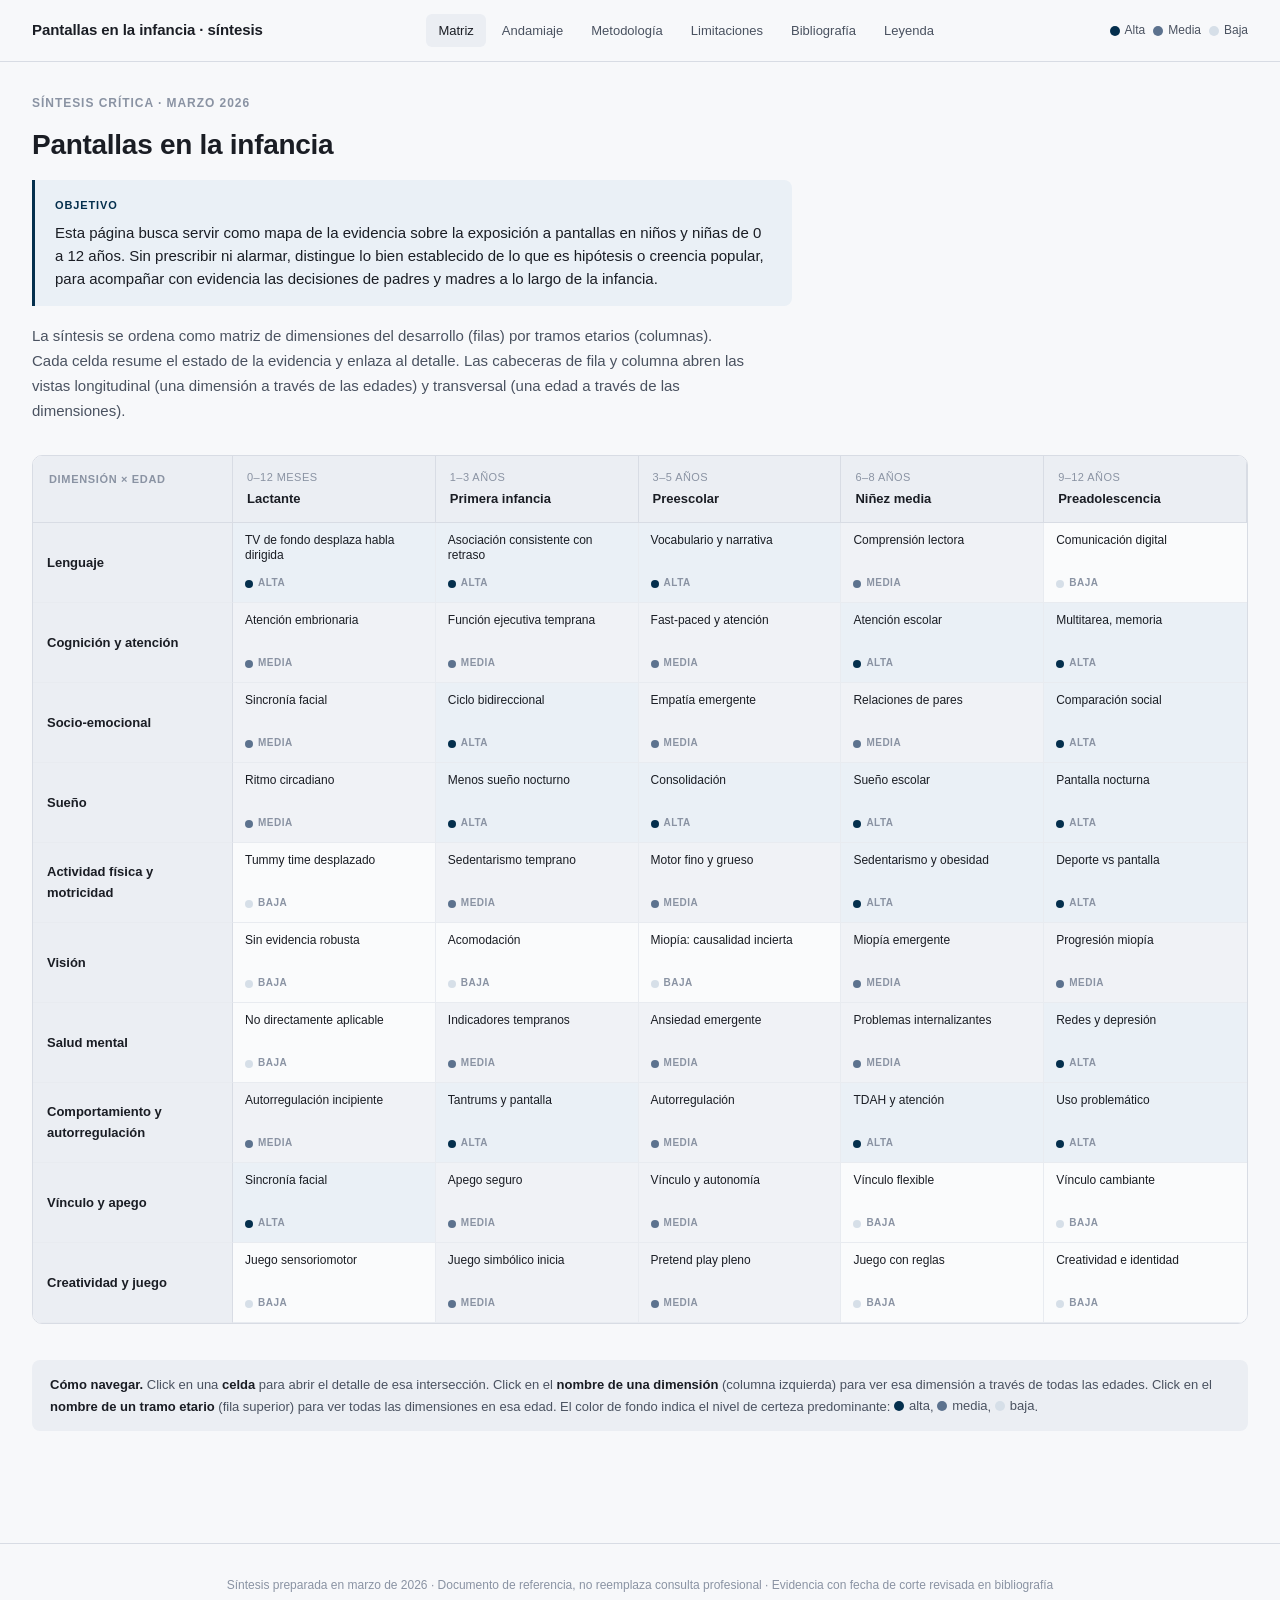
==== 10_fuentes/template.html @ 269e01d9 "Refactor Fase 1: build trivial funcionando (template = index.html)" ====
<!DOCTYPE html>
<html lang="es">
<head>
<meta charset="UTF-8">
<meta name="viewport" content="width=device-width, initial-scale=1.0">
<title>Pantallas en la infancia — Síntesis de la evidencia</title>
<style>
:root {
  --bg: #f7f8fa;
  --bg-soft: #ebeef3;
  --bg-card: #ffffff;
  --bg-cell: #ffffff;
  --text: #1a1d24;
  --text-soft: #4a5260;
  --text-mute: #8a93a3;
  --border: #d8dce4;
  --border-soft: #e8ebf0;
  --c-high: #042f4d;
  --c-medium: #5c728e;
  --c-low: #d6dfe8;
  --c-high-bg: #eaf0f6;
  --c-medium-bg: #f0f2f6;
  --c-low-bg: #fafbfc;
  --featured: #042f4d;
  --accent: #042f4d;
  --warm: #b07a4a;
  --warm-soft: #f3e8d8;
}

* { box-sizing: border-box; }

html { scroll-behavior: smooth; }

body {
  margin: 0;
  background: var(--bg);
  color: var(--text);
  font-family: -apple-system, BlinkMacSystemFont, "Segoe UI", Roboto, "Helvetica Neue", Arial, sans-serif;
  font-size: 15px;
  line-height: 1.65;
  -webkit-font-smoothing: antialiased;
}

a {
  color: var(--accent);
  text-decoration: none;
  border-bottom: 1px solid transparent;
  transition: border-color 0.15s;
}

a:hover { border-bottom-color: var(--accent); }

/* Header */
header.site-header {
  position: sticky;
  top: 0;
  z-index: 50;
  background: rgba(247,248,250,0.96);
  backdrop-filter: blur(8px);
  border-bottom: 1px solid var(--border);
  padding: 14px 32px;
  display: flex;
  align-items: center;
  justify-content: space-between;
  gap: 24px;
  flex-wrap: wrap;
}

header.site-header .brand {
  font-weight: 600;
  font-size: 15px;
  color: var(--text);
  letter-spacing: -0.005em;
}

header.site-header nav {
  display: flex;
  gap: 4px;
  align-items: center;
  flex-wrap: wrap;
}

header.site-header nav a {
  padding: 6px 12px;
  border-radius: 6px;
  font-size: 13px;
  color: var(--text-soft);
  border: none;
  font-weight: 500;
  cursor: pointer;
}

header.site-header nav a:hover,
header.site-header nav a.active {
  background: var(--bg-soft);
  color: var(--text);
}

/* Legend pill */
.legend-pills {
  display: flex;
  gap: 8px;
  align-items: center;
  font-size: 12px;
}

.legend-pill {
  display: inline-flex;
  align-items: center;
  gap: 5px;
  color: var(--text-soft);
}

.legend-dot {
  width: 10px;
  height: 10px;
  border-radius: 50%;
  display: inline-block;
  flex-shrink: 0;
}

.legend-dot.high { background: var(--c-high); }
.legend-dot.medium { background: var(--c-medium); }
.legend-dot.low { background: var(--c-low); }

/* Main container */
main {
  max-width: 1400px;
  margin: 0 auto;
  padding: 32px;
}

.page {
  display: none;
  animation: fadeIn 0.2s ease;
}

.page.active { display: block; }

@keyframes fadeIn {
  from { opacity: 0; transform: translateY(4px); }
  to { opacity: 1; transform: translateY(0); }
}

/* Page header */
.page-eyebrow {
  font-size: 12px;
  font-weight: 600;
  text-transform: uppercase;
  letter-spacing: 0.08em;
  color: var(--text-mute);
  margin: 0 0 8px;
}

h1 {
  font-size: 28px;
  font-weight: 600;
  letter-spacing: -0.01em;
  margin: 0 0 12px;
  color: var(--text);
}

h2 {
  font-size: 21px;
  font-weight: 600;
  margin: 40px 0 16px;
  color: var(--text);
}

h3 {
  font-size: 16px;
  font-weight: 600;
  margin: 24px 0 10px;
  color: var(--text);
}

p { margin: 0 0 14px; }

.page-intro {
  color: var(--text-soft);
  font-size: 15px;
  max-width: 720px;
  margin-bottom: 32px;
}

/* Objetivo block (página matriz) */
.page-objective {
  background: var(--c-high-bg);
  border-left: 3px solid var(--c-high);
  padding: 16px 20px;
  border-radius: 0 8px 8px 0;
  margin: 0 0 18px;
  max-width: 760px;
}

.page-objective-label {
  font-size: 11px;
  text-transform: uppercase;
  letter-spacing: 0.08em;
  color: var(--c-high);
  font-weight: 600;
  margin: 0 0 6px;
}

.page-objective-text {
  margin: 0;
  color: var(--text);
  font-size: 15px;
  line-height: 1.55;
}

/* === MATRIX === */
.matrix-wrap {
  overflow-x: auto;
  margin: 24px 0;
  padding-bottom: 12px;
}

.matrix {
  display: grid;
  grid-template-columns: 200px repeat(5, minmax(160px, 1fr));
  border: 1px solid var(--border);
  border-radius: 10px;
  overflow: hidden;
  background: var(--bg-card);
  min-width: 1100px;
}

.matrix-corner {
  background: var(--bg-soft);
  border-right: 1px solid var(--border);
  border-bottom: 1px solid var(--border);
  padding: 14px 16px;
  font-size: 11px;
  font-weight: 600;
  text-transform: uppercase;
  letter-spacing: 0.06em;
  color: var(--text-mute);
}

.matrix-header {
  background: var(--bg-soft);
  border-right: 1px solid var(--border);
  border-bottom: 1px solid var(--border);
  padding: 12px 14px;
  font-size: 13px;
  font-weight: 600;
  color: var(--text);
  display: flex;
  flex-direction: column;
  gap: 2px;
  cursor: pointer;
  transition: background 0.15s;
}

.matrix-header:hover { background: #e2e6ed; }

.matrix-header:last-child { border-right: none; }

.matrix-header .age-range {
  font-size: 11px;
  color: var(--text-mute);
  font-weight: 500;
  text-transform: uppercase;
  letter-spacing: 0.04em;
}

.matrix-row-label {
  background: var(--bg-soft);
  border-right: 1px solid var(--border);
  border-bottom: 1px solid var(--border-soft);
  padding: 12px 14px;
  font-size: 13px;
  font-weight: 600;
  color: var(--text);
  display: flex;
  align-items: center;
  cursor: pointer;
  transition: background 0.15s;
}

.matrix-row-label:hover { background: #e2e6ed; }

.matrix-row-label:last-of-type { border-bottom: none; }

.matrix-cell {
  border-right: 1px solid var(--border-soft);
  border-bottom: 1px solid var(--border-soft);
  padding: 10px 12px;
  cursor: pointer;
  transition: all 0.15s;
  display: flex;
  flex-direction: column;
  justify-content: space-between;
  gap: 6px;
  min-height: 80px;
  background: var(--bg-cell);
  position: relative;
}

.matrix-cell:hover {
  background: var(--bg-soft);
  transform: scale(1.02);
  z-index: 2;
  box-shadow: 0 4px 12px rgba(0,0,0,0.08);
}

.matrix-cell.high { background: var(--c-high-bg); }
.matrix-cell.medium { background: var(--c-medium-bg); }
.matrix-cell.low { background: var(--c-low-bg); }

.matrix-cell:nth-child(6n) { border-right: none; }

.cell-summary {
  font-size: 12px;
  color: var(--text);
  font-weight: 500;
  line-height: 1.3;
}

.cell-indicator {
  display: flex;
  align-items: center;
  gap: 5px;
  font-size: 10px;
  text-transform: uppercase;
  letter-spacing: 0.05em;
  color: var(--text-mute);
  font-weight: 600;
}

.cell-indicator .legend-dot { width: 8px; height: 8px; }

/* Matrix helper text */
.matrix-help {
  margin-top: 16px;
  padding: 14px 18px;
  background: var(--bg-soft);
  border-radius: 8px;
  font-size: 13px;
  color: var(--text-soft);
}

.matrix-help strong { color: var(--text); }

/* === CELL DETAIL === */
.detail-nav {
  display: flex;
  gap: 12px;
  align-items: center;
  margin-bottom: 24px;
  padding-bottom: 16px;
  border-bottom: 1px solid var(--border-soft);
  flex-wrap: wrap;
}

.detail-nav-btn {
  display: inline-flex;
  align-items: center;
  gap: 6px;
  padding: 6px 12px;
  background: var(--bg-card);
  border: 1px solid var(--border);
  border-radius: 6px;
  font-size: 13px;
  color: var(--text-soft);
  cursor: pointer;
  font-weight: 500;
  transition: all 0.15s;
}

.detail-nav-btn:hover {
  background: var(--bg-soft);
  color: var(--text);
}

.detail-nav-btn.primary {
  background: var(--accent);
  color: white;
  border-color: var(--accent);
}

.detail-nav-btn.primary:hover {
  background: #06416b;
  color: white;
}

.detail-meta {
  margin-bottom: 24px;
}

.detail-tags {
  display: flex;
  gap: 8px;
  flex-wrap: wrap;
  margin-bottom: 8px;
}

.tag {
  display: inline-flex;
  align-items: center;
  gap: 5px;
  padding: 3px 10px;
  background: var(--bg-soft);
  border-radius: 99px;
  font-size: 12px;
  color: var(--text-soft);
  font-weight: 500;
}

.tag.certainty-high { background: var(--c-high-bg); color: var(--c-high); }
.tag.certainty-medium { background: var(--c-medium-bg); color: var(--c-medium); }
.tag.certainty-low { background: var(--c-low-bg); color: #6a7892; }

.detail-content {
  max-width: 760px;
}

.detail-content p { color: var(--text); }

.claim {
  display: flex;
  gap: 10px;
  align-items: flex-start;
  margin-bottom: 14px;
}

.claim-dot {
  width: 10px;
  height: 10px;
  border-radius: 50%;
  flex-shrink: 0;
  margin-top: 7px;
}

.claim-dot.high { background: var(--c-high); }
.claim-dot.medium { background: var(--c-medium); }
.claim-dot.low { background: var(--c-low); }

.claim-text { flex: 1; }

/* Inline citations linking to bibliography */
.cite {
  display: inline-block;
  margin-left: 2px;
  padding: 0 5px;
  font-size: 11px;
  font-weight: 500;
  color: var(--c-high);
  background: var(--c-high-bg);
  border-radius: 4px;
  text-decoration: none;
  border-bottom: none;
  vertical-align: 1px;
  transition: background 0.15s;
}

.cite:hover {
  background: var(--c-high);
  color: white;
  border-bottom: none;
}

.def {
  background: var(--warm-soft);
  border-left: 3px solid var(--warm);
  padding: 12px 16px;
  margin: 16px 0;
  border-radius: 0 6px 6px 0;
  font-size: 14px;
}

.def-term { font-weight: 600; }

.chile-note {
  background: var(--c-high-bg);
  border-left: 3px solid var(--c-high);
  padding: 12px 16px;
  margin: 16px 0;
  border-radius: 0 6px 6px 0;
  font-size: 14px;
}

.chile-note strong { color: var(--c-high); }

.study {
  background: var(--bg-card);
  border: 1px solid var(--border);
  border-radius: 8px;
  padding: 14px 18px;
  margin: 16px 0;
  font-size: 14px;
}

.study-title {
  font-weight: 600;
  color: var(--c-high);
  margin-bottom: 4px;
}

.study-meta {
  font-size: 12px;
  color: var(--text-mute);
  margin-bottom: 8px;
}

.study p:last-child { margin-bottom: 0; }

/* Scaffolding links inside cell detail */
.scaffold-box {
  margin-top: 32px;
  padding: 18px 22px;
  background: var(--bg-card);
  border: 1px solid var(--border);
  border-radius: 8px;
}

.scaffold-box h3 {
  margin: 0 0 12px;
  font-size: 13px;
  text-transform: uppercase;
  letter-spacing: 0.06em;
  color: var(--text-mute);
}

.scaffold-list {
  display: flex;
  flex-direction: column;
  gap: 8px;
}

.scaffold-link {
  display: flex;
  align-items: flex-start;
  gap: 10px;
  padding: 8px 10px;
  background: var(--bg);
  border-radius: 6px;
  cursor: pointer;
  transition: background 0.15s;
  font-size: 13px;
  color: var(--text);
  border: none;
  text-align: left;
}

.scaffold-link:hover { background: var(--bg-soft); }

.scaffold-link .legend-dot { margin-top: 5px; }

.scaffold-link-text { flex: 1; }

.scaffold-link-target {
  font-weight: 600;
  color: var(--c-high);
}

.scaffold-link-desc {
  color: var(--text-soft);
  font-size: 12px;
  margin-top: 2px;
}

.scaffold-cols {
  display: grid;
  grid-template-columns: 1fr 1fr;
  gap: 18px;
}

@media (max-width: 768px) {
  .scaffold-cols { grid-template-columns: 1fr; }
}

/* === DIMENSION / AGE VIEWS === */
.view-section {
  margin-bottom: 48px;
  padding-bottom: 32px;
  border-bottom: 1px solid var(--border-soft);
}

.view-section:last-child { border-bottom: none; }

.view-section-header {
  display: flex;
  align-items: baseline;
  justify-content: space-between;
  margin-bottom: 16px;
  gap: 16px;
  flex-wrap: wrap;
}

.view-section-title {
  font-size: 18px;
  font-weight: 600;
  color: var(--text);
}

/* === Tables === */
.table-wrap {
  overflow-x: auto;
  margin: 16px 0;
  border: 1px solid var(--border);
  border-radius: 8px;
  background: var(--bg-card);
}

table {
  width: 100%;
  border-collapse: collapse;
  font-size: 13px;
}

th {
  text-align: left;
  padding: 10px 12px;
  background: var(--bg-soft);
  border-bottom: 1px solid var(--border);
  color: var(--text);
  font-weight: 600;
  font-size: 12px;
}

td {
  padding: 10px 12px;
  border-bottom: 1px solid var(--border-soft);
  color: var(--text-soft);
  vertical-align: top;
  line-height: 1.5;
}

tr:last-child td { border-bottom: none; }

/* === Bibliography === */
.biblio-toolbar {
  background: var(--bg-card);
  border: 1px solid var(--border);
  border-radius: 10px;
  padding: 18px 20px;
  margin-bottom: 24px;
  display: flex;
  flex-direction: column;
  gap: 14px;
}

.biblio-search-row {
  display: flex;
  gap: 10px;
  align-items: center;
  flex-wrap: wrap;
}

.biblio-search {
  flex: 1;
  min-width: 220px;
  padding: 8px 12px;
  font-size: 14px;
  border: 1px solid var(--border);
  border-radius: 6px;
  background: var(--bg);
  color: var(--text);
  font-family: inherit;
}

.biblio-search:focus {
  outline: none;
  border-color: var(--c-high);
}

.biblio-count {
  font-size: 12px;
  color: var(--text-mute);
  white-space: nowrap;
}

.biblio-filters {
  display: flex;
  flex-wrap: wrap;
  gap: 6px;
}

.biblio-filter-btn {
  padding: 4px 10px;
  font-size: 12px;
  border: 1px solid var(--border);
  background: var(--bg);
  color: var(--text-soft);
  border-radius: 99px;
  cursor: pointer;
  font-weight: 500;
  font-family: inherit;
}

.biblio-filter-btn:hover {
  background: var(--bg-soft);
  color: var(--text);
}

.biblio-filter-btn.active {
  background: var(--c-high);
  color: white;
  border-color: var(--c-high);
}

.biblio-index {
  background: var(--bg-card);
  border: 1px solid var(--border);
  border-radius: 10px;
  padding: 16px 20px;
  margin-bottom: 28px;
}

.biblio-index-title {
  font-size: 12px;
  text-transform: uppercase;
  letter-spacing: 0.06em;
  color: var(--text-mute);
  font-weight: 600;
  margin: 0 0 10px;
}

.biblio-index-list {
  display: flex;
  flex-wrap: wrap;
  gap: 8px 14px;
  margin: 0;
  padding: 0;
  list-style: none;
}

.biblio-index-list a {
  font-size: 13px;
  color: var(--c-high);
  text-decoration: none;
  border-bottom: 1px solid transparent;
}

.biblio-index-list a:hover { border-bottom-color: var(--c-high); }

.biblio-section { margin-bottom: 36px; scroll-margin-top: 80px; }

.biblio-section h3 {
  font-size: 14px;
  text-transform: uppercase;
  letter-spacing: 0.05em;
  color: var(--text-mute);
  margin: 0 0 14px;
  padding-bottom: 8px;
  border-bottom: 1px solid var(--border-soft);
}

.biblio-list {
  list-style: none;
  padding: 0;
  margin: 0;
}

.biblio-entry {
  background: var(--bg-card);
  border: 1px solid var(--border);
  border-radius: 8px;
  padding: 14px 16px;
  margin-bottom: 10px;
  font-size: 13px;
  line-height: 1.55;
  color: var(--text);
  scroll-margin-top: 80px;
  transition: border-color 0.15s;
}

.biblio-entry:target {
  border-color: var(--c-high);
  box-shadow: 0 0 0 3px rgba(4,47,77,0.08);
}

.biblio-entry.featured {
  border-left: 4px solid var(--featured);
  padding-left: 16px;
}

.biblio-entry-head {
  display: flex;
  gap: 6px;
  flex-wrap: wrap;
  align-items: center;
  margin-bottom: 6px;
}

.biblio-chip {
  display: inline-flex;
  align-items: center;
  gap: 5px;
  padding: 2px 8px;
  border-radius: 99px;
  font-size: 11px;
  font-weight: 500;
  background: var(--bg-soft);
  color: var(--text-soft);
  border: 1px solid var(--border);
}

.biblio-chip.type-review,
.biblio-chip.type-meta {
  background: var(--c-high-bg);
  color: var(--c-high);
  border-color: var(--c-high-bg);
}

.biblio-chip.type-longitudinal {
  background: var(--c-medium-bg);
  color: var(--c-medium);
  border-color: var(--c-medium-bg);
}

.biblio-chip.type-guideline,
.biblio-chip.type-law {
  background: var(--warm-soft);
  color: var(--warm);
  border-color: var(--warm-soft);
}

.biblio-chip.type-chilean {
  background: #fbf3e6;
  color: #8a5a1e;
  border-color: #fbf3e6;
}

.biblio-chip.featured-mark {
  background: var(--featured);
  color: white;
  border-color: var(--featured);
  font-weight: 600;
}

.biblio-authors {
  font-weight: 600;
  color: var(--text);
}

.biblio-meta {
  color: var(--text-soft);
  font-size: 13px;
  margin-top: 2px;
}

.biblio-meta em { color: var(--text); }

.biblio-url {
  display: inline-block;
  margin-top: 6px;
  font-size: 12px;
  color: var(--c-high);
  word-break: break-all;
  text-decoration: none;
  border-bottom: 1px solid transparent;
}

.biblio-url:hover { border-bottom-color: var(--c-high); }

.biblio-empty {
  padding: 24px;
  text-align: center;
  color: var(--text-mute);
  font-size: 13px;
  background: var(--bg-card);
  border: 1px dashed var(--border);
  border-radius: 8px;
}

/* === Scaffolding page === */
.scaffold-page-intro {
  background: var(--bg-card);
  border: 1px solid var(--border);
  border-radius: 8px;
  padding: 20px 24px;
  margin-bottom: 32px;
}

.scaffold-graph {
  margin: 32px 0;
}

.scaffold-cluster {
  margin-bottom: 28px;
  padding: 20px;
  background: var(--bg-card);
  border: 1px solid var(--border);
  border-radius: 8px;
}

.scaffold-cluster-title {
  font-weight: 600;
  font-size: 15px;
  margin-bottom: 12px;
  color: var(--c-high);
}

.scaffold-chain {
  display: flex;
  flex-wrap: wrap;
  gap: 8px;
  align-items: center;
  font-size: 13px;
  margin: 8px 0;
}

.chain-node {
  padding: 5px 10px;
  background: var(--bg);
  border: 1px solid var(--border);
  border-radius: 6px;
  cursor: pointer;
  color: var(--text);
}

.chain-node:hover { background: var(--bg-soft); }

.chain-arrow {
  color: var(--text-mute);
  font-weight: 600;
}

/* === Methodology / Limitations === */
.content-page {
  max-width: 780px;
}

.content-page ul { padding-left: 22px; }

.content-page li { margin-bottom: 8px; }

/* === Responsive === */
@media (max-width: 900px) {
  header.site-header { padding: 12px 16px; }
  main { padding: 20px 16px; }
  h1 { font-size: 22px; }
  .matrix { min-width: 900px; }
  .legend-pills { font-size: 11px; }
}

@media (max-width: 600px) {
  header.site-header nav a { padding: 5px 8px; font-size: 12px; }
  .legend-pills { display: none; }
}

/* Footer */
footer.site-footer {
  margin-top: 80px;
  padding: 32px;
  border-top: 1px solid var(--border);
  color: var(--text-mute);
  font-size: 12px;
  text-align: center;
}

/* Utilities */
.text-mute { color: var(--text-mute); }
.text-soft { color: var(--text-soft); }
hr.div { border: none; height: 1px; background: var(--border); margin: 32px 0; }

</style>
</head>
<body>

<header class="site-header">
  <div class="brand">Pantallas en la infancia · síntesis</div>
  <nav>
    <a data-route="matrix">Matriz</a>
    <a data-route="scaffolding">Andamiaje</a>
    <a data-route="methodology">Metodología</a>
    <a data-route="limitations">Limitaciones</a>
    <a data-route="bibliography">Bibliografía</a>
    <a data-route="legend">Leyenda</a>
  </nav>
  <div class="legend-pills">
    <span class="legend-pill"><span class="legend-dot high"></span>Alta</span>
    <span class="legend-pill"><span class="legend-dot medium"></span>Media</span>
    <span class="legend-pill"><span class="legend-dot low"></span>Baja</span>
  </div>
</header>

<main id="app"></main>

<footer class="site-footer">
  Síntesis preparada en marzo de 2026 · Documento de referencia, no reemplaza consulta profesional · Evidencia con fecha de corte revisada en bibliografía
</footer>

<script>
/* ============================================================
   DATA
   ============================================================ */

const ageGroups = [
  { id: 'lactante',          label: 'Lactante',           range: '0–12 meses' },
  { id: 'primera-infancia',  label: 'Primera infancia',   range: '1–3 años' },
  { id: 'preescolar',        label: 'Preescolar',         range: '3–5 años' },
  { id: 'ninez-media',       label: 'Niñez media',        range: '6–8 años' },
  { id: 'preadolescencia',   label: 'Preadolescencia',    range: '9–12 años' }
];

const dimensions = [
  { id: 'lenguaje',        label: 'Lenguaje' },
  { id: 'cognicion',       label: 'Cognición y atención' },
  { id: 'socioemocional',  label: 'Socio-emocional' },
  { id: 'sueno',           label: 'Sueño' },
  { id: 'fisica',          label: 'Actividad física y motricidad' },
  { id: 'vision',          label: 'Visión' },
  { id: 'salud-mental',    label: 'Salud mental' },
  { id: 'comportamiento',  label: 'Comportamiento y autorregulación' },
  { id: 'vinculo',         label: 'Vínculo y apego' },
  { id: 'creatividad',     label: 'Creatividad y juego' }
];

const certaintyLabels = { high: 'Alta', medium: 'Media', low: 'Baja' };

/* Helper to build a claim line with certainty */
function C(level, text) {
  return `<div class="claim"><div class="claim-dot ${level}"></div><div class="claim-text">${text}</div></div>`;
}

/* Cell content. Each cell: summary, certainty, content (HTML), upstream/downstream */
const cells = {

  /* === LENGUAJE === */
  'lenguaje-lactante': {
    summary: 'TV de fondo desplaza habla dirigida',
    certainty: 'high',
    content: `
      <p>En los primeros 12 meses, el desarrollo del lenguaje depende fundamentalmente de la <strong>cantidad y calidad del habla dirigida al bebé</strong>. La pantalla actúa principalmente por desplazamiento: cuando hay TV de fondo o smartphones en uso, el adulto habla menos y de manera menos contingente al bebé.</p>
      ${C('high', 'La TV de fondo en presencia del bebé reduce significativamente el número de palabras dirigidas y los turnos conversacionales con el cuidador (Brushe et al., 2024, asociaciones medidas con grabaciones de audio LENA en infantes australianos).')}
      ${C('high', 'El estudio inglés Children of the 2020s reporta que a los 9 meses los bebés pasan en promedio 29 minutos diarios frente a pantallas, con 28% de ellos sin uso diario.')}
      ${C('medium', 'No hay evidencia de que el contenido audiovisual a esta edad enseñe lenguaje. Solo la interacción cara a cara con un adulto responsivo lo hace de manera robusta. Las videollamadas con familiares son la excepción documentada en EYSTAG.')}
      <div class="chile-note">
        <strong>Contexto chileno.</strong> En hogares con TV permanentemente encendida, esta es la edad donde la intervención más sencilla y de mayor impacto es apagar la pantalla cuando nadie la está viendo activamente. El estudio chileno <em>Mil Primeros Días</em> (UC) observa esta práctica de forma frecuente en hogares con cuidado por abuelos.
      </div>
    `,
    upstream: [],
    downstream: [
      { to: 'lenguaje-primera-infancia', certainty: 'high', text: 'Habla recibida en lactancia alimenta vocabulario receptivo en primera infancia' },
      { to: 'vinculo-lactante', certainty: 'high', text: 'Calidad de la interacción cara a cara es base del apego seguro' }
    ]
  },

  'lenguaje-primera-infancia': {
    summary: 'Asociación consistente con retraso',
    certainty: 'high',
    content: `
      <p>Es el período más estudiado y donde la asociación entre tiempo de pantalla y desarrollo del lenguaje es más consistente. La magnitud del efecto es pequeña pero estable.</p>
      ${C('high', 'Meta-análisis de Madigan et al. (2020, JAMA Pediatrics): mayor tiempo de pantalla se asocia con menores habilidades lingüísticas. Contenido educativo de alta calidad puede ser ligeramente positivo.')}
      ${C('high', 'En el estudio Children of the 2020s, los problemas de lenguaje a los 2 años aparecen sobre todo cuando el tiempo de pantalla supera aproximadamente 86 minutos diarios.')}
      ${C('medium', 'Algunas revisiones (Jing et al., 2023; Sticca et al., 2025) encuentran beneficios pequeños para vocabulario cuando el contenido está específicamente diseñado y el adulto media activamente.')}
      ${C('high', 'El co-visionado con interacción contingente del adulto neutraliza buena parte del efecto negativo (Sundqvist et al., 2021). <a class="cite" href="#bib-Sundqvist2021">[ref]</a>')}
      <div class="def"><span class="def-term">Co-visionado contingente</span>: el adulto mira con el niño, comenta, pregunta y responde. Es el equivalente funcional de leer un libro juntos.</div>
      <div class="chile-note">
        <strong>Contexto chileno.</strong> El estudio de Rau y Daniel (UC) con datos ELPI encontró un efecto positivo en vocabulario receptivo asociado a mayor exposición a internet móvil, junto a un efecto negativo en lo socioemocional. Esto sugiere que la pantalla puede aportar input lingüístico pero a costa del intercambio social, sobre todo en hogares con menos tiempo parental disponible.
      </div>
    `,
    upstream: [
      { to: 'lenguaje-lactante', certainty: 'high', text: 'Habla recibida en lactancia' },
      { to: 'vinculo-lactante', certainty: 'high', text: 'Apego seguro facilita exploración lingüística' }
    ],
    downstream: [
      { to: 'lenguaje-preescolar', certainty: 'high', text: 'Vocabulario de los 2-3 años predice lenguaje preescolar' },
      { to: 'cognicion-preescolar', certainty: 'high', text: 'Lenguaje temprano es vehículo para función ejecutiva' }
    ]
  },

  'lenguaje-preescolar': {
    summary: 'Vocabulario y narrativa',
    certainty: 'high',
    content: `
      <p>En preescolar el lenguaje se complejiza: aparecen narrativas, comprensión de instrucciones complejas, conciencia fonológica. La asociación con pantalla persiste pero el moderador clave es el <strong>tipo de uso</strong>.</p>
      ${C('high', 'Contenido educativo interactivo (apps bien diseñadas, e-books leídos con un adulto) puede tener efectos pequeños positivos sobre vocabulario y comprensión (Xie et al., 2024; Arabiat et al., 2022).')}
      ${C('medium', 'Visualización pasiva extensa, especialmente de contenido fast-paced (videos cortos, cambios visuales constantes), se asocia con menor desarrollo narrativo y atencional (Mallawaarachchi et al., 2024). <a class="cite" href="#bib-Mallawaarachchi2024">[ref]</a>')}
      ${C('medium', 'El "video deficit" persiste hasta cerca de la edad escolar: los niños aprenden menos de un video que de la misma información presentada en persona (Strouse & Samson, 2021).')}
    `,
    upstream: [
      { to: 'lenguaje-primera-infancia', certainty: 'high', text: 'Vocabulario receptivo previo' }
    ],
    downstream: [
      { to: 'lenguaje-ninez-media', certainty: 'high', text: 'Lenguaje preescolar predice comprensión lectora escolar' },
      { to: 'cognicion-preescolar', certainty: 'high', text: 'Lenguaje y función ejecutiva se desarrollan en paralelo' }
    ]
  },

  'lenguaje-ninez-media': {
    summary: 'Comprensión lectora',
    certainty: 'medium',
    content: `
      <p>Fuera del rango EYSTAG. La evidencia se basa en estudios escolares (AAP, OECD, revisiones específicas).</p>
      ${C('medium', 'Mayor tiempo de pantalla recreativa se asocia con menor desempeño en comprensión lectora, pero la magnitud es modesta y se confunde con nivel socioeconómico (estudios OECD PISA, datos comparativos internacionales).')}
      ${C('medium', 'El uso educativo dirigido (e-books, programas de alfabetización) puede ser beneficioso bajo supervisión adulta.')}
      ${C('low', 'No hay evidencia robusta de que la pantalla "atrofie" la comprensión lectora; el mecanismo más probable es el desplazamiento del tiempo de lectura.')}
    `,
    upstream: [
      { to: 'lenguaje-preescolar', certainty: 'high', text: 'Lenguaje oral preescolar es base de la lectura' }
    ],
    downstream: [
      { to: 'lenguaje-preadolescencia', certainty: 'medium', text: 'Comprensión lectora alimenta aprendizaje en preadolescencia' }
    ]
  },

  'lenguaje-preadolescencia': {
    summary: 'Comunicación digital',
    certainty: 'low',
    content: `
      <p>El tipo de uso de pantalla cambia: aparecen mensajería, redes sociales, contenido escrito digital. La evidencia para este grupo es más reciente y menos consolidada.</p>
      ${C('medium', 'Mayor uso de pantalla recreativa se asocia con menos tiempo de lectura por placer, pero la asociación con habilidades lingüísticas específicas no está bien cuantificada.')}
      ${C('low', 'Algunas líneas de investigación sugieren que el lenguaje fragmentado de la mensajería podría afectar la producción escrita formal, pero la evidencia es muy preliminar.')}
    `,
    upstream: [
      { to: 'lenguaje-ninez-media', certainty: 'medium', text: 'Comprensión lectora previa' }
    ],
    downstream: []
  },

  /* === COGNICIÓN === */
  'cognicion-lactante': {
    summary: 'Atención embrionaria',
    certainty: 'medium',
    content: `
      <p>En el primer año la atención y la función ejecutiva están en formación. Los mecanismos básicos (atención sostenida, alternancia) emergen lentamente.</p>
      ${C('medium', 'El contenido fast-paced captura la atención del bebé pero no la desarrolla. La atención sostenida y dirigida se entrena con objetos reales y personas (Wass & Goldenberg, 2025).')}
      ${C('low', 'Hipótesis de "entrenamiento atencional negativo": la pantalla acostumbra al bebé a niveles de estimulación altos, dificultando luego la atención a estímulos lentos (planteada por Liu et al., 2023; no demostrada de forma robusta en lactantes).')}
    `,
    upstream: [],
    downstream: [
      { to: 'cognicion-primera-infancia', certainty: 'medium', text: 'Base atencional para función ejecutiva temprana' }
    ]
  },

  'cognicion-primera-infancia': {
    summary: 'Función ejecutiva temprana',
    certainty: 'medium',
    content: `
      <p>Entre 1 y 3 años empieza el desarrollo más rápido de la <strong>función ejecutiva</strong> (control inhibitorio, memoria de trabajo, flexibilidad).</p>
      ${C('medium', 'Asociaciones negativas entre tiempo de pantalla y función ejecutiva en preescolares han sido reportadas en múltiples meta-análisis, con magnitudes pequeñas (Bal et al., 2024). <a class="cite" href="#bib-Bal2024">[ref]</a>')}
      ${C('medium', 'Hallazgos mixtos: algunas revisiones (Dutra et al., 2025) no encuentran asociación tras controlar por factores socioeconómicos. <a class="cite" href="#bib-Dutra2025">[ref]</a>')}
      ${C('low', 'La hipótesis del "video deficit" para el aprendizaje cognitivo está mejor establecida que para el desarrollo atencional propiamente tal.')}
      <div class="def"><span class="def-term">Función ejecutiva</span>: conjunto de procesos mentales que permiten planificar, inhibir impulsos, sostener atención y cambiar de tarea. Predictor robusto de logros académicos posteriores.</div>
    `,
    upstream: [
      { to: 'cognicion-lactante', certainty: 'medium', text: 'Atención embrionaria' },
      { to: 'lenguaje-primera-infancia', certainty: 'high', text: 'Lenguaje es vehículo de función ejecutiva' }
    ],
    downstream: [
      { to: 'cognicion-preescolar', certainty: 'high', text: 'Función ejecutiva temprana predice la preescolar' }
    ]
  },

  'cognicion-preescolar': {
    summary: 'Fast-paced y atención',
    certainty: 'medium',
    content: `
      <p>EYSTAG dedica atención especial al contenido fast-paced en preescolares: rapidez visual, cambios de escena frecuentes, múltiples voces simultáneas.</p>
      ${C('medium', 'Contenido fast-paced se asocia con peor desempeño en tareas de función ejecutiva inmediatamente después de la exposición, aunque los efectos a largo plazo son menos claros (Beyens et al., 2018; revisión).')}
      ${C('medium', 'La asociación con TDAH (Trastorno por Déficit Atencional e Hiperactividad) es modesta. Causalidad incierta: niños con tendencia a TDAH podrían buscar contenido más estimulante (Jourdren et al., 2023). <a class="cite" href="#bib-Jourdren2023">[ref]</a>')}
      ${C('high', 'Co-visionado con interacción adulta mejora resultados cognitivos comparado con uso solitario (Sanders et al., 2023, umbrella review).')}
    `,
    upstream: [
      { to: 'cognicion-primera-infancia', certainty: 'high', text: 'Función ejecutiva temprana' },
      { to: 'sueno-preescolar', certainty: 'high', text: 'Sueño adecuado es necesario para función ejecutiva' }
    ],
    downstream: [
      { to: 'cognicion-ninez-media', certainty: 'high', text: 'Función ejecutiva preescolar predice cognición escolar' }
    ]
  },

  'cognicion-ninez-media': {
    summary: 'Atención escolar',
    certainty: 'high',
    content: `
      <p>Fuera del paraguas EYSTAG. Evidencia tomada de AAP y revisiones específicas en escolares.</p>
      ${C('high', 'Estudios consistentes muestran asociación entre uso de pantalla recreativa elevado y peor rendimiento académico, con magnitudes pequeñas a moderadas (Sanders et al., 2024, umbrella review en 102 meta-análisis).')}
      ${C('medium', 'El uso de pantalla en el aula (educativo y dirigido) puede ser beneficioso bajo supervisión; resultados dependen fuertemente del propósito y diseño.')}
      ${C('medium', 'Un estudio inglés en escuelas (SMART Schools, Lancet Reg Health Eur 2025) no encontró que la restricción de celulares en aula por sí sola mejorara bienestar mental ni resultados académicos.')}
      <div class="chile-note">
        <strong>Contexto chileno.</strong> El MINEDUC publicó en febrero 2026 orientaciones para regular el uso de dispositivos móviles en establecimientos educacionales (campaña "Modo Aula"). La evidencia sugiere que la restricción por sí sola es insuficiente: requiere coordinación con familias y políticas pedagógicas claras.
      </div>
    `,
    upstream: [
      { to: 'cognicion-preescolar', certainty: 'high', text: 'Función ejecutiva preescolar' }
    ],
    downstream: [
      { to: 'cognicion-preadolescencia', certainty: 'high', text: 'Habilidades cognitivas se profundizan en preadolescencia' }
    ]
  },

  'cognicion-preadolescencia': {
    summary: 'Multitarea, memoria',
    certainty: 'high',
    content: `
      <p>En preadolescencia el cerebro entra en una segunda fase de poda sináptica significativa. El uso intensivo de pantalla y la multitarea aparecen como factores que pueden interactuar con este proceso.</p>
      ${C('high', 'Multitarea con medios (varias pantallas o pantalla + tarea académica simultánea) se asocia con peor memoria de trabajo y peor desempeño académico en estudios longitudinales (varias cohortes en EE.UU. y Europa).')}
      ${C('medium', 'El uso intensivo de redes sociales aparece como factor de riesgo para problemas atencionales tipo TDAH a los 18 meses de seguimiento (Ra et al., 2018, JAMA, adolescentes).')}
      ${C('medium', 'Algunas habilidades visuoespaciales pueden beneficiarse de videojuegos (revisiones meta-analíticas en niños mayores y adolescentes).')}
    `,
    upstream: [
      { to: 'cognicion-ninez-media', certainty: 'high', text: 'Habilidades cognitivas escolares' }
    ],
    downstream: []
  },

  /* === SOCIO-EMOCIONAL === */
  'socioemocional-lactante': {
    summary: 'Sincronía facial',
    certainty: 'medium',
    content: `
      <p>El desarrollo socio-emocional temprano depende de la sincronía cara a cara con el cuidador: micro-expresiones, contingencia, contacto visual.</p>
      ${C('medium', 'Tecnointerferencia parental (uso de celular por el adulto durante interacciones) se asocia con menor sensibilidad y responsividad del cuidador (Braune-Krickau et al., 2021).')}
      ${C('low', 'Los efectos directos del uso de pantalla del bebé sobre su desarrollo socio-emocional están menos estudiados a esta edad: la mayor parte del tiempo el bebé no usa pantalla, sino que está expuesto a la de los adultos.')}
    `,
    upstream: [],
    downstream: [
      { to: 'socioemocional-primera-infancia', certainty: 'high', text: 'Base de regulación emocional' },
      { to: 'vinculo-lactante', certainty: 'high', text: 'Sincronía es base del apego' }
    ]
  },

  'socioemocional-primera-infancia': {
    summary: 'Ciclo bidireccional',
    certainty: 'high',
    content: `
      <p>Es el período crítico para la regulación emocional. Aquí la evidencia longitudinal es más sólida y apunta a un ciclo bidireccional entre pantalla y desregulación.</p>
      <div class="study">
        <div class="study-title">Fitzpatrick et al. 2024 — JAMA Pediatrics</div>
        <div class="study-meta">315 niños canadienses · seguimiento 3.5 → 5.5 años · análisis dentro-del-individuo</div>
        <p>Más uso de tablet a los 3.5 años predijo más expresiones de ira/frustración al año siguiente, y la ira a los 4.5 predijo más uso de tablet posterior. El ciclo se retroalimenta. El análisis dentro-del-individuo controla por características estables del niño y la familia.</p>
      </div>
      ${C('high', 'El meta-análisis longitudinal más potente disponible (Vasconcellos et al., 2025, <em>Psychological Bulletin</em>) sintetiza 117 estudios longitudinales con ~292.000 niños de 0 a 10 años, y confirma la asociación bidireccional entre tiempo de pantalla y problemas socioemocionales. Magnitudes pequeñas pero consistentes; es lo más cercano a evidencia causal disponible sin ensayo aleatorizado. <a class="cite" href="#bib-Vasconcellos2025">[ref]</a>')}
      ${C('high', 'Tecnointerferencia parental se asocia con más problemas emocionales y conductuales del niño (Toledo-Vargas et al., 2025, <em>JAMA Pediatrics</em>). <a class="cite" href="#bib-Toledo2025">[ref]</a>')}
    `,
    upstream: [
      { to: 'socioemocional-lactante', certainty: 'medium', text: 'Sincronía facial previa' },
      { to: 'vinculo-lactante', certainty: 'high', text: 'Apego seguro facilita corregulación' }
    ],
    downstream: [
      { to: 'comportamiento-primera-infancia', certainty: 'high', text: 'Regulación emocional alimenta autocontrol conductual' },
      { to: 'socioemocional-preescolar', certainty: 'high', text: 'Habilidades socioemocionales se profundizan' }
    ]
  },

  'socioemocional-preescolar': {
    summary: 'Empatía emergente',
    certainty: 'medium',
    content: `
      <p>En preescolar se desarrollan habilidades sociales más sofisticadas: empatía, teoría de la mente, juego cooperativo.</p>
      ${C('medium', 'Mayor tiempo de pantalla se asocia con peores resultados socioemocionales en preescolares, pero la magnitud del efecto es menor que en niños mayores (Al-Jbouri et al., 2026; Neville et al., 2026). El meta-análisis sintetiza esta evidencia en el rango 0–10 años (Vasconcellos et al., 2025). <a class="cite" href="#bib-Vasconcellos2025">[ref]</a>')}
      ${C('medium', 'Contenido prosocial puede ser beneficioso para desarrollo socioemocional cuando es seleccionado y acompañado (Coyne et al., 2022; Mallawaarachchi et al., 2024). <a class="cite" href="#bib-Mallawaarachchi2024">[ref]</a>')}
      ${C('low', 'La hipótesis de que la pantalla "atrofia" la empatía en preescolares no tiene respaldo robusto. Lo que sí está documentado: el uso solitario desplaza juego con otros niños, que es donde la empatía se entrena.')}
    `,
    upstream: [
      { to: 'socioemocional-primera-infancia', certainty: 'high', text: 'Regulación emocional temprana' }
    ],
    downstream: [
      { to: 'socioemocional-ninez-media', certainty: 'medium', text: 'Habilidades sociales escolares' }
    ]
  },

  'socioemocional-ninez-media': {
    summary: 'Relaciones de pares',
    certainty: 'medium',
    content: `
      <p>Fuera del paraguas EYSTAG. Período de consolidación de relaciones de pares y autoconcepto social.</p>
      ${C('medium', 'Uso intensivo de pantalla recreativa se asocia con menos tiempo de juego con pares y peor competencia social (varias revisiones en niños 6-12 años).')}
      ${C('medium', 'Los videojuegos cooperativos pueden tener efectos prosociales modestos; los competitivos con contenido violento se asocian con más agresividad inmediata (Ferguson et al., revisiones meta-analíticas).')}
    `,
    upstream: [
      { to: 'socioemocional-preescolar', certainty: 'medium', text: 'Empatía preescolar' }
    ],
    downstream: [
      { to: 'salud-mental-preadolescencia', certainty: 'high', text: 'Habilidades sociales protegen contra problemas de salud mental' }
    ]
  },

  'socioemocional-preadolescencia': {
    summary: 'Comparación social',
    certainty: 'high',
    content: `
      <p>La preadolescencia es período crítico de inicio de comparación social, identidad y vulnerabilidad a redes sociales. Aquí la evidencia se torna más robusta.</p>
      ${C('high', 'El uso intensivo de redes sociales en preadolescencia se asocia con peor autoestima, más síntomas depresivos y problemas de imagen corporal, particularmente en niñas (revisiones recientes 2024-2025).')}
      ${C('medium', 'El efecto no es uniforme: depende del tipo de uso (pasivo vs activo), del contenido (comparativo vs creativo), y de factores individuales (autoestima previa, apoyo parental).')}
      ${C('high', 'AAP recomienda evitar redes sociales antes de los 13 años (límite legal en muchas plataformas) y supervisión activa después.')}
    `,
    upstream: [
      { to: 'socioemocional-ninez-media', certainty: 'medium', text: 'Habilidades sociales previas' }
    ],
    downstream: []
  },

  /* === SUEÑO === */
  'sueno-lactante': {
    summary: 'Ritmo circadiano',
    certainty: 'medium',
    content: `
      <p>En los primeros 12 meses se establece el ritmo circadiano y los patrones de sueño. La pantalla puede interferir por luz, estimulación y por desplazamiento de rutinas.</p>
      ${C('medium', 'Exposición a luz azul nocturna podría retrasar la secreción de melatonina, aunque los estudios específicos en lactantes son escasos.')}
      ${C('medium', 'Pantalla cerca de la hora de dormir se asocia con menor duración total de sueño en estudios observacionales con bebés.')}
    `,
    upstream: [],
    downstream: [
      { to: 'sueno-primera-infancia', certainty: 'high', text: 'Rutina de sueño temprana es base de la regulación posterior' },
      { to: 'cognicion-primera-infancia', certainty: 'high', text: 'Sueño consolidado en lactancia alimenta función ejecutiva' }
    ]
  },

  'sueno-primera-infancia': {
    summary: 'Menos sueño nocturno',
    certainty: 'high',
    content: `
      <p>Es uno de los dominios con evidencia más sólida en pantallas y desarrollo temprano.</p>
      ${C('high', 'Más tiempo de pantalla se asocia consistentemente con menor duración de sueño nocturno (Janssen et al., 2020; Li et al., 2020; Belmon et al., 2019).')}
      ${C('high', 'Pantalla en la hora previa a dormir se asocia con horario de acostarse más tardío y menos sueño total.')}
      ${C('medium', 'Intervenciones que reducen tiempo de pantalla muestran mejoras leves en duración del sueño (Martin et al., 2020, meta-análisis).')}
      ${C('medium', 'La OMS recomienda 11-14 horas de sueño para niños de 1-2 años y 10-13 horas para 3-4 años, incluyendo siestas.')}
    `,
    upstream: [
      { to: 'sueno-lactante', certainty: 'medium', text: 'Ritmo circadiano establecido' }
    ],
    downstream: [
      { to: 'sueno-preescolar', certainty: 'high', text: 'Patrón de sueño establecido' },
      { to: 'cognicion-primera-infancia', certainty: 'high', text: 'Sueño es base de función ejecutiva' },
      { to: 'comportamiento-primera-infancia', certainty: 'high', text: 'Sueño insuficiente empeora regulación emocional' }
    ]
  },

  'sueno-preescolar': {
    summary: 'Consolidación',
    certainty: 'high',
    content: `
      <p>En preescolar el sueño se consolida (menos siestas, más sueño nocturno). La pantalla en el dormitorio aparece como factor de riesgo claro.</p>
      ${C('high', 'EYSTAG recomienda dormitorios libres de pantalla y no usar pantallas en la hora previa a dormir.')}
      ${C('high', 'Mayor pantalla en preescolares se asocia con peor calidad y duración de sueño en múltiples revisiones sistemáticas.')}
      ${C('medium', 'La asociación entre pantalla y trastornos del sueño (pesadillas, despertares) es menos consistente que con duración.')}
    `,
    upstream: [
      { to: 'sueno-primera-infancia', certainty: 'high', text: 'Patrón temprano de sueño' }
    ],
    downstream: [
      { to: 'sueno-ninez-media', certainty: 'high', text: 'Hábitos de sueño escolar' }
    ]
  },

  'sueno-ninez-media': {
    summary: 'Sueño escolar',
    certainty: 'high',
    content: `
      <p>Fuera del paraguas EYSTAG. La AAP, NICE y la AASM (American Academy of Sleep Medicine) recomiendan 9-12 horas de sueño para 6-12 años.</p>
      ${C('high', 'Pantalla en el dormitorio o uso de pantalla antes de dormir se asocia robustamente con menor duración y peor calidad del sueño en escolares (Hale & Guan, 2015, revisión clásica; múltiples confirmaciones posteriores).')}
      ${C('high', 'La asociación con sueño es uno de los efectos más consistentes y mejor cuantificados en niños escolares.')}
    `,
    upstream: [
      { to: 'sueno-preescolar', certainty: 'high', text: 'Hábitos de sueño preescolares' }
    ],
    downstream: [
      { to: 'sueno-preadolescencia', certainty: 'high', text: 'Hábitos de sueño se consolidan' },
      { to: 'cognicion-ninez-media', certainty: 'high', text: 'Sueño suficiente es necesario para aprendizaje escolar' }
    ]
  },

  'sueno-preadolescencia': {
    summary: 'Pantalla nocturna',
    certainty: 'high',
    content: `
      <p>La preadolescencia es período donde el sueño empieza a verse afectado por cambios biológicos (delay de fase circadiana) y por el uso de pantalla nocturna.</p>
      ${C('high', 'La asociación entre uso de pantalla nocturna (especialmente celular en cama) y menor sueño es robusta y de magnitud relevante en preadolescentes y adolescentes.')}
      ${C('high', 'Las redes sociales y mensajería tienen un efecto adicional vía estimulación social y FOMO (fear of missing out).')}
      ${C('medium', 'Intervenciones que eliminan pantalla del dormitorio en preadolescentes muestran mejoras consistentes en duración del sueño.')}
    `,
    upstream: [
      { to: 'sueno-ninez-media', certainty: 'high', text: 'Hábitos escolares de sueño' }
    ],
    downstream: []
  },

  /* === FÍSICA / MOTRICIDAD === */
  'fisica-lactante': {
    summary: 'Tummy time desplazado',
    certainty: 'low',
    content: `
      <p>En lactantes la motricidad gruesa se desarrolla con exploración activa: girar, sentarse, gatear, caminar. La pantalla puede desplazar el "tummy time" (tiempo boca abajo despierto), aunque la evidencia específica es escasa.</p>
      ${C('low', 'No hay evidencia robusta de que la pantalla afecte directamente el desarrollo motor grueso en lactantes. El mecanismo plausible es indirecto: menos tiempo de exploración activa.')}
      ${C('medium', 'Asociaciones débiles entre tiempo de pantalla y retraso motor en estudios observacionales (Dutra et al., 2025), con causalidad incierta. <a class="cite" href="#bib-Dutra2025">[ref]</a>')}
    `,
    upstream: [],
    downstream: [
      { to: 'fisica-primera-infancia', certainty: 'medium', text: 'Motricidad temprana es base para actividad posterior' }
    ]
  },

  'fisica-primera-infancia': {
    summary: 'Sedentarismo temprano',
    certainty: 'medium',
    content: `
      <p>La OMS recomienda al menos 180 minutos de actividad física diaria para niños de 1-4 años, y limitar tiempo sedentario.</p>
      ${C('medium', 'Pantalla en uso solitario predominantemente sedentaria desplaza juego activo, aunque no toda pantalla es sedentaria (bailar con videos).')}
      ${C('medium', 'Hábitos sedentarios tempranos predicen patrones posteriores: el niño que se sienta mucho a los 2 años tiende a seguir haciéndolo a los 5 (Pearson et al., 2018). <a class="cite" href="#bib-Pearson2018">[ref]</a>')}
    `,
    upstream: [
      { to: 'fisica-lactante', certainty: 'low', text: 'Motricidad temprana' }
    ],
    downstream: [
      { to: 'fisica-preescolar', certainty: 'high', text: 'Patrones de actividad se consolidan' }
    ]
  },

  'fisica-preescolar': {
    summary: 'Motor fino y grueso',
    certainty: 'medium',
    content: `
      <p>En preescolar se desarrollan habilidades motoras complejas (saltar, correr, dibujar).</p>
      ${C('medium', 'Asociaciones débiles entre pantalla y motricidad fina: pantallas táctiles podrían tener pequeños beneficios para destreza fina (Crescenzi Lanna & Grané Oro, 2019).')}
      ${C('medium', 'Para motricidad gruesa la evidencia es mixta: el efecto principal es por desplazamiento del juego activo, no por la pantalla en sí.')}
      ${C('high', 'CMOs del Reino Unido recomiendan 3 horas diarias de actividad física para menores de 5 años, incluyendo juego activo.')}
    `,
    upstream: [
      { to: 'fisica-primera-infancia', certainty: 'medium', text: 'Patrones sedentarios tempranos' }
    ],
    downstream: [
      { to: 'fisica-ninez-media', certainty: 'high', text: 'Habilidades motoras escolares' }
    ]
  },

  'fisica-ninez-media': {
    summary: 'Sedentarismo y obesidad',
    certainty: 'high',
    content: `
      <p>Fuera del paraguas EYSTAG. AAP, OMS, OECD documentan asociación robusta entre tiempo de pantalla y obesidad infantil.</p>
      ${C('high', 'Mayor tiempo de pantalla se asocia con mayor índice de masa corporal y obesidad en escolares, con magnitudes moderadas y mecanismos plausibles (sedentarismo, snacking, publicidad de alimentos).')}
      ${C('high', 'Publicidad alimentaria en pantallas influye directamente sobre elecciones y consumo de alimentos en niños menores de 12 años (Russell et al., 2019). <a class="cite" href="#bib-Russell2019">[ref]</a>')}
      <div class="study">
        <div class="study-title">Páez-Herrera et al. 2025 — Pantallas y desarrollo motor en niños chilenos</div>
        <div class="study-meta">206 niños y niñas de 8 a 10 años · Valparaíso · PUCV · <em>Children</em> (MDPI)</div>
        <p>Estudio chileno transversal en la región. Asociación entre mayor uso de pantallas (especialmente consolas) y menor desarrollo motor en niñas. Las niñas dedican significativamente más tiempo semanal a consolas que los niños (p=0,004). Evidencia local relevante para SLEP Costa Central. <a class="cite" href="#bib-PaezHerrera2025">[ref]</a></p>
      </div>
    `,
    upstream: [
      { to: 'fisica-preescolar', certainty: 'medium', text: 'Hábitos motores preescolares' }
    ],
    downstream: [
      { to: 'fisica-preadolescencia', certainty: 'high', text: 'Sedentarismo se consolida' }
    ]
  },

  'fisica-preadolescencia': {
    summary: 'Deporte vs pantalla',
    certainty: 'high',
    content: `
      <p>En preadolescencia el deporte estructurado se asocia con menor uso problemático de pantalla. La OMS recomienda al menos 60 minutos diarios de actividad moderada a vigorosa.</p>
      ${C('high', 'Niños y preadolescentes con mayor pantalla tienen menos probabilidad de cumplir las recomendaciones de actividad física.')}
      ${C('high', 'Asociación robusta entre pantalla y obesidad/sobrepeso en este grupo etario.')}
    `,
    upstream: [
      { to: 'fisica-ninez-media', certainty: 'high', text: 'Patrones de sedentarismo escolar' }
    ],
    downstream: []
  },

  /* === VISIÓN === */
  'vision-lactante': {
    summary: 'Sin evidencia robusta',
    certainty: 'low',
    content: `
      <p>El desarrollo visual en el primer año es uno de los aspectos más sensibles a estimulación: agudeza, convergencia, visión binocular.</p>
      ${C('low', 'No hay evidencia robusta de que la pantalla en lactantes afecte el desarrollo visual estructural. La preocupación es más teórica que demostrada.')}
      ${C('low', 'EYSTAG no encontró evidencia convincente sobre efectos de luz azul o radiación electromagnética en el desarrollo de la primera infancia.')}
    `,
    upstream: [],
    downstream: [
      { to: 'vision-preescolar', certainty: 'low', text: 'Base visual temprana' }
    ]
  },

  'vision-primera-infancia': {
    summary: 'Acomodación',
    certainty: 'low',
    content: `
      <p>Entre 1 y 3 años la visión refina su agudeza y precisión. Las recomendaciones sobre pantalla cerca tienen más base intuitiva que empírica para esta edad.</p>
      ${C('low', 'No hay estudios robustos de pantalla y desarrollo visual en esta edad.')}
    `,
    upstream: [],
    downstream: [
      { to: 'vision-preescolar', certainty: 'low', text: 'Continuidad visual' }
    ]
  },

  'vision-preescolar': {
    summary: 'Miopía: causalidad incierta',
    certainty: 'low',
    content: `
      <p>El interés se concentra en miopía. EYSTAG es claro al respecto.</p>
      ${C('medium', 'La asociación entre pantalla y miopía aparece en estudios transversales pero NO en longitudinales (Foreman et al., 2021, Lancet Digital Health, meta-análisis), sugiriendo que probablemente no es causal.')}
      ${C('high', 'El factor protector más robusto contra miopía es el tiempo al aire libre, no la ausencia de pantalla.')}
    `,
    upstream: [],
    downstream: [
      { to: 'vision-ninez-media', certainty: 'medium', text: 'Miopía emergente en edad escolar' }
    ]
  },

  'vision-ninez-media': {
    summary: 'Miopía emergente',
    certainty: 'medium',
    content: `
      <p>Fuera del paraguas EYSTAG. La miopía en edad escolar es una preocupación global creciente, especialmente en Asia oriental.</p>
      ${C('medium', 'Asociación entre actividades de "cerca" (close-work, que incluye lectura y pantalla) y miopía es razonablemente consistente. La pantalla en sí no se distingue empíricamente de otras actividades de cerca.')}
      ${C('high', 'El tiempo al aire libre (al menos 2 horas diarias) es el factor protector más robusto contra el desarrollo y progresión de miopía.')}
    `,
    upstream: [
      { to: 'vision-preescolar', certainty: 'low', text: 'Visión preescolar' }
    ],
    downstream: [
      { to: 'vision-preadolescencia', certainty: 'medium', text: 'Miopía progresa' }
    ]
  },

  'vision-preadolescencia': {
    summary: 'Progresión miopía',
    certainty: 'medium',
    content: `
      <p>La preadolescencia es período de progresión rápida de miopía. La asociación con pantalla persiste.</p>
      ${C('medium', 'Mayor uso de pantalla se asocia con mayor riesgo de miopía, pero la causalidad sigue siendo discutida vs. simple "cerca-trabajo".')}
      ${C('high', 'Recomendación universal: tiempo al aire libre y pausas regulares (regla 20-20-20).')}
    `,
    upstream: [
      { to: 'vision-ninez-media', certainty: 'medium', text: 'Miopía emergente' }
    ],
    downstream: []
  },

  /* === SALUD MENTAL === */
  'salud-mental-lactante': {
    summary: 'No directamente aplicable',
    certainty: 'low',
    content: `
      <p>La salud mental como tal no es un constructo aplicable a esta edad. Lo relevante es la calidad del vínculo y la regulación, cubiertos en otras dimensiones.</p>
      ${C('low', 'No hay evidencia directa de pantallas y salud mental en lactantes; los efectos en regulación emocional están cubiertos en la dimensión socio-emocional.')}
    `,
    upstream: [],
    downstream: [
      { to: 'salud-mental-primera-infancia', certainty: 'low', text: 'Base socioemocional' }
    ]
  },

  'salud-mental-primera-infancia': {
    summary: 'Indicadores tempranos',
    certainty: 'medium',
    content: `
      <p>Aparecen los primeros indicadores observables: problemas de internalización (retraimiento, ansiedad temprana) y externalización (agresión, hiperactividad).</p>
      <div class="study">
        <div class="study-title">Soto-Ramírez, Godoy, Narea y Ayala 2025 — Evidencia chilena longitudinal</div>
        <div class="study-meta">669 niños chilenos · T1 a 3,5 años (2021), T2 a 5,4 años (2023) · cross-lagged panel model · <em>Frontiers in Psychology</em></div>
        <p>Asociación significativa entre tiempo de pantalla y problemas de internalización y externalización a los 3 años (CBCL). Hallazgo importante a tener presente: <strong>la asociación se atenúa significativamente a los 5 años</strong> y la direccionalidad es ambigua en el modelo CLPM. Sugiere que la conexión es más fuerte en primera infancia que en preescolar y que parte del efecto podría provenir de factores familiares no medidos. <a class="cite" href="#bib-SotoRamirez2025">[ref]</a></p>
      </div>
      ${C('medium', 'Asociaciones consistentes con problemas conductuales emergentes en preescolares, magnitudes pequeñas. El meta-análisis (117 estudios, ~292.000 niños) confirma esta asociación con dirección bidireccional (Vasconcellos et al., 2025). <a class="cite" href="#bib-Vasconcellos2025">[ref]</a>')}
    `,
    upstream: [
      { to: 'socioemocional-primera-infancia', certainty: 'high', text: 'Regulación emocional' }
    ],
    downstream: [
      { to: 'salud-mental-preescolar', certainty: 'medium', text: 'Indicadores se consolidan' }
    ]
  },

  'salud-mental-preescolar': {
    summary: 'Ansiedad emergente',
    certainty: 'medium',
    content: `
      <p>EYSTAG documenta asociaciones modestas con ansiedad, problemas emocionales y de conducta en preescolares.</p>
      ${C('medium', 'Asociación con ansiedad, depresión emergente e inestabilidad emocional aparece en algunas revisiones (Skalická et al., 2019; Liu et al., 2024).')}
      ${C('medium', 'Contenido violento o sobreestimulante se asocia con peores resultados emocionales; contenido prosocial neutral o positivo.')}
    `,
    upstream: [
      { to: 'salud-mental-primera-infancia', certainty: 'medium', text: 'Indicadores tempranos' }
    ],
    downstream: [
      { to: 'salud-mental-ninez-media', certainty: 'medium', text: 'Patrones emocionales escolares' }
    ]
  },

  'salud-mental-ninez-media': {
    summary: 'Problemas internalizantes',
    certainty: 'medium',
    content: `
      <p>Fuera del paraguas EYSTAG. La AAP renovó en febrero 2026 su marco para esta franja: en vez de prescribir un número de horas, propone leer el uso digital con las <strong>5 Cs</strong> (Child, Content, Calm, Crowding-out, Communication), apoyada en el modelo socioecológico de Bronfenbrenner. <a class="cite" href="#bib-AAP2026">[ref]</a></p>
      ${C('medium', 'Asociación entre tiempo de pantalla y síntomas depresivos y ansiosos en escolares, magnitud pequeña, dirección causal incierta. El meta-análisis sintetiza esta evidencia para menores de 12 años (Eirich et al., 2022, <em>JAMA Psychiatry</em>). <a class="cite" href="#bib-Eirich2022">[ref]</a>')}
      ${C('high', 'Cyberbullying (más común desde 8-9 años) es factor de riesgo robusto para problemas de salud mental.')}
      <div class="def"><span class="def-term">Las 5 Cs (AAP 2026)</span>: marco para conversar sobre uso digital en familia. <strong>Child</strong> (características del niño), <strong>Content</strong> (qué se ve), <strong>Calm</strong> (cómo se regula con o sin pantalla), <strong>Crowding-out</strong> (qué desplaza el uso), <strong>Communication</strong> (cómo se conversa el tema en casa). Reemplaza el énfasis exclusivo en límites de tiempo.</div>
    `,
    upstream: [
      { to: 'salud-mental-preescolar', certainty: 'medium', text: 'Ansiedad emergente' }
    ],
    downstream: [
      { to: 'salud-mental-preadolescencia', certainty: 'high', text: 'Período crítico de inicio de salud mental' }
    ]
  },

  'salud-mental-preadolescencia': {
    summary: 'Redes y depresión',
    certainty: 'high',
    content: `
      <p>La preadolescencia es punto de inflexión: empieza el uso de redes sociales y aumenta vulnerabilidad a problemas de salud mental.</p>
      ${C('high', 'Asociación robusta entre uso intensivo de redes sociales y problemas de salud mental (depresión, ansiedad, autoestima, imagen corporal), especialmente en niñas (revisiones sistemáticas recientes).')}
      ${C('medium', 'La causalidad sigue discutida (Haidt vs Orben et al.), pero la magnitud de la asociación es relevante y consistente entre estudios.')}
      ${C('high', 'La AAP, en su política revisada de febrero 2026 (<em>Digital Ecosystems, Children, and Adolescents</em>), propone abandonar el énfasis en límites de tiempo absolutos y entender el uso digital como ecosistema: diseño de plataformas, contexto familiar, contenido, displacement, conversación. Recomienda explícitamente acción coordinada de familias, pediatras, escuelas, industria y reguladores. <a class="cite" href="#bib-AAP2026">[ref]</a>')}
    `,
    upstream: [
      { to: 'salud-mental-ninez-media', certainty: 'medium', text: 'Problemas emocionales escolares' },
      { to: 'socioemocional-ninez-media', certainty: 'medium', text: 'Habilidades sociales escolares' }
    ],
    downstream: []
  },

  /* === COMPORTAMIENTO === */
  'comportamiento-lactante': {
    summary: 'Autorregulación incipiente',
    certainty: 'medium',
    content: `
      <p>La autorregulación es incipiente: el bebé depende casi totalmente de la corregulación del cuidador.</p>
      ${C('medium', 'Tecnointerferencia parental interrumpe procesos de corregulación, con efectos observables en sensibilidad y responsividad (Braune-Krickau et al., 2021).')}
      ${C('low', 'Los efectos directos del uso de pantalla del bebé en autorregulación son difíciles de aislar a esta edad.')}
    `,
    upstream: [],
    downstream: [
      { to: 'comportamiento-primera-infancia', certainty: 'high', text: 'Base de autorregulación' }
    ]
  },

  'comportamiento-primera-infancia': {
    summary: 'Tantrums y pantalla',
    certainty: 'high',
    content: `
      <p>Es el momento crítico para tantrums (berrinches) y para la pregunta sobre uso de pantalla como regulador externo. Aquí la evidencia es más sólida.</p>
      <div class="study">
        <div class="study-title">Fitzpatrick et al. 2024 — Tablet y berrinches</div>
        <div class="study-meta">315 niños canadienses · análisis dentro-del-individuo · <em>JAMA Pediatrics</em></div>
        <p>Más uso de tablet a los 3.5 años predijo más expresiones de ira a los 4.5 años; más ira a los 4.5 predijo más uso de tablet a los 5.5. La autora recomienda explícitamente evitar la pantalla como "chupete digital" y entrenar alternativas (juego simbólico, lectura compartida). <a class="cite" href="#bib-Fitzpatrick2024">[ref]</a></p>
      </div>
      <div class="study">
        <div class="study-title">Jusienė et al. 2024 — Concepto PDER y "screen time tantrums"</div>
        <div class="study-meta">265 niños · seguimiento 3.5 → 4.5 años · <em>Frontiers in Child and Adolescent Psychiatry</em></div>
        <p>Primer estudio longitudinal que documenta el constructo PDER (<em>parental digital emotion regulation</em>): el uso parental de pantallas para regular las emociones del niño en T1 predijo mayor ira y menor control esforzado un año después. Describe el fenómeno de "screen time tantrums" como la reacción intensa al retirar el dispositivo. <a class="cite" href="#bib-Jusiene2024">[ref]</a></p>
      </div>
      ${C('high', 'Marco conceptual: la pantalla regula a corto plazo pero no enseña. La corregulación con un adulto sí enseña.')}
      ${C('medium', 'Contenido fast-paced se asocia con peor autorregulación posterior (Mallawaarachchi et al., 2024). <a class="cite" href="#bib-Mallawaarachchi2024">[ref]</a>')}
      <div class="def"><span class="def-term">Corregulación</span>: un adulto presta su capacidad de regulación al niño hasta que el niño desarrolla la propia. Mecanismo central del desarrollo socioemocional temprano.</div>
      <div class="def"><span class="def-term">PDER (Parental Digital Emotion Regulation)</span>: práctica de usar dispositivos digitales para calmar o distraer al niño en momentos de desregulación emocional. La evidencia longitudinal sugiere que es efectiva a corto plazo pero erosiona el desarrollo de autorregulación.</div>
      <div class="chile-note">
        <strong>Contexto chileno.</strong> El estudio etnográfico <em>Mil Primeros Días</em> (UC) documenta de forma recurrente el uso de pantalla para que el niño coma o se quede quieto. La guía MINEDUC 2026 <em>Infancias y Pantallas</em> trata explícitamente este patrón como zona a evitar. <a class="cite" href="#bib-MINEDUC2026">[ref]</a>
      </div>
    `,
    upstream: [
      { to: 'comportamiento-lactante', certainty: 'medium', text: 'Corregulación previa' },
      { to: 'socioemocional-primera-infancia', certainty: 'high', text: 'Regulación emocional' },
      { to: 'vinculo-primera-infancia', certainty: 'high', text: 'Vínculo seguro facilita corregulación' }
    ],
    downstream: [
      { to: 'comportamiento-preescolar', certainty: 'high', text: 'Autorregulación preescolar' },
      { to: 'cognicion-primera-infancia', certainty: 'medium', text: 'Autorregulación es base de función ejecutiva' }
    ]
  },

  'comportamiento-preescolar': {
    summary: 'Autorregulación',
    certainty: 'medium',
    content: `
      <p>EYSTAG señala asociaciones consistentes entre pantalla y problemas de autorregulación en preescolares, con dirección causal incierta.</p>
      ${C('medium', 'Tablets y videos cortos: asociaciones con peor inhibición conductual (capacidad de detenerse antes de actuar).')}
      ${C('medium', 'El co-visionado con adulto activo neutraliza buena parte del efecto negativo.')}
      <div class="study">
        <div class="study-title">Gavrilova y Veraksa 2024 — Qué previene los "screen time tantrums"</div>
        <div class="study-meta">Estudio empírico cuantitativo · <em>Frontiers in Psychology</em></div>
        <p>Más del 90% de las familias estudiadas reporta berrinches al imponer límites de pantalla. Hallazgo central: lo que protege contra esos berrinches <strong>no</strong> son las habilidades de función ejecutiva del niño, sino <strong>la disponibilidad de juego con objetos físicos reales</strong>. Si el niño tiene alternativas concretas y atractivas para jugar, transita mejor la salida de la pantalla. <a class="cite" href="#bib-Gavrilova2024">[ref]</a></p>
      </div>
      ${C('low', 'No hay evidencia robusta de daño "permanente" por uso ocasional como regulador. La preocupación es por uso sistemático.')}
    `,
    upstream: [
      { to: 'comportamiento-primera-infancia', certainty: 'high', text: 'Tantrums y corregulación' }
    ],
    downstream: [
      { to: 'comportamiento-ninez-media', certainty: 'high', text: 'Autocontrol escolar' }
    ]
  },

  'comportamiento-ninez-media': {
    summary: 'TDAH y atención',
    certainty: 'high',
    content: `
      <p>Fuera del paraguas EYSTAG. La asociación entre pantalla y problemas atencionales tipo TDAH es bien documentada.</p>
      ${C('high', 'Asociación consistente entre tiempo de pantalla y síntomas de TDAH; magnitudes pequeñas a moderadas (Liu et al., 2023, meta-análisis).')}
      ${C('medium', 'Causalidad incierta: niños con tendencia a TDAH podrían buscar más pantalla, no al revés. El ciclo es probablemente bidireccional.')}
      ${C('high', 'Los videojuegos de acción de alta velocidad muestran asociaciones más fuertes con problemas atencionales que el video pasivo.')}
    `,
    upstream: [
      { to: 'comportamiento-preescolar', certainty: 'medium', text: 'Autorregulación preescolar' }
    ],
    downstream: [
      { to: 'comportamiento-preadolescencia', certainty: 'high', text: 'Problemas atencionales se consolidan' }
    ]
  },

  'comportamiento-preadolescencia': {
    summary: 'Uso problemático',
    certainty: 'high',
    content: `
      <p>Aparece el concepto de "uso problemático de pantalla" (parecido a una adicción conductual, aunque sin consenso diagnóstico definitivo).</p>
      ${C('high', 'Uso problemático de smartphone se asocia con mayor ansiedad y depresión en adolescentes (Carter et al., 2024). <a class="cite" href="#bib-Carter2024">[ref]</a>')}
      ${C('medium', 'No hay consenso en su clasificación como trastorno, pero la OMS reconoce "trastorno por uso de videojuegos" en CIE-11.')}
    `,
    upstream: [
      { to: 'comportamiento-ninez-media', certainty: 'high', text: 'TDAH y autocontrol' }
    ],
    downstream: []
  },

  /* === VÍNCULO === */
  'vinculo-lactante': {
    summary: 'Sincronía facial',
    certainty: 'high',
    content: `
      <p>El apego se establece en los primeros meses a través de sincronía facial, contingencia y consistencia del cuidador.</p>
      ${C('high', 'Tecnointerferencia parental se asocia con menor sensibilidad del cuidador y respuestas menos contingentes al bebé (Braune-Krickau et al., 2021; Beamish et al., 2018). Síntesis con foco en los primeros años muestra consecuencias observables en desarrollo socioemocional, lenguaje y vínculo (Toledo-Vargas et al., 2025, <em>JAMA Pediatrics</em>). <a class="cite" href="#bib-Toledo2025">[ref]</a>')}
      ${C('medium', 'Asociación entre uso parental de pantalla y características de apego (seguridad, evitación) reportada pero con limitaciones metodológicas.')}
      ${C('high', 'EYSTAG identifica explícitamente las videollamadas con familia lejana como uso recomendado en menores de 2 años. <a class="cite" href="#bib-EYSTAG2026">[ref]</a>')}
      <div class="chile-note">
        <strong>Contexto chileno.</strong> La guía oficial MINEDUC 2026 <em>Infancias y Pantallas: Guía para Cuidar los Vínculos</em> hace de la tecnointerferencia uno de sus dos ejes centrales, y plantea recomendaciones operativas: dejar el celular fuera de los momentos de alimentación, cambio, juego y baño. <a class="cite" href="#bib-MINEDUC2026">[ref]</a>
      </div>
    `,
    upstream: [],
    downstream: [
      { to: 'vinculo-primera-infancia', certainty: 'high', text: 'Apego seguro temprano' },
      { to: 'socioemocional-primera-infancia', certainty: 'high', text: 'Apego es base de regulación emocional' }
    ]
  },

  'vinculo-primera-infancia': {
    summary: 'Apego seguro',
    certainty: 'medium',
    content: `
      <p>El apego se consolida o se vuelve inseguro entre 1 y 3 años, dependiendo de la consistencia del cuidador.</p>
      ${C('medium', 'Tecnointerferencia parental sigue siendo un factor relevante; menos estudiada que en lactantes.')}
      ${C('medium', 'Calidad de la relación parento-filial actúa como mediador y moderador de la asociación pantalla-resultados del niño (Xu & Qiao, 2025).')}
    `,
    upstream: [
      { to: 'vinculo-lactante', certainty: 'high', text: 'Sincronía facial' }
    ],
    downstream: [
      { to: 'vinculo-preescolar', certainty: 'medium', text: 'Apego sigue consolidándose' }
    ]
  },

  'vinculo-preescolar': {
    summary: 'Vínculo y autonomía',
    certainty: 'medium',
    content: `
      <p>En preescolar el niño busca autonomía pero sigue dependiendo del vínculo seguro como base.</p>
      ${C('medium', 'EYSTAG identifica la calidad de la interacción adulto-niño durante el uso de pantalla como factor protector central.')}
      ${C('low', 'Estudios específicos sobre apego y pantalla en preescolares son escasos.')}
    `,
    upstream: [
      { to: 'vinculo-primera-infancia', certainty: 'medium', text: 'Apego seguro' }
    ],
    downstream: [
      { to: 'vinculo-ninez-media', certainty: 'low', text: 'Vínculo flexible' }
    ]
  },

  'vinculo-ninez-media': {
    summary: 'Vínculo flexible',
    certainty: 'low',
    content: `
      <p>Fuera del paraguas EYSTAG. Período menos estudiado en términos de pantalla y apego.</p>
      ${C('low', 'Vínculo parental sigue siendo factor protector general para uso saludable de pantalla, pero estudios específicos son escasos.')}
    `,
    upstream: [
      { to: 'vinculo-preescolar', certainty: 'medium', text: 'Vínculo preescolar' }
    ],
    downstream: [
      { to: 'vinculo-preadolescencia', certainty: 'low', text: 'Vínculo cambiante' }
    ]
  },

  'vinculo-preadolescencia': {
    summary: 'Vínculo cambiante',
    certainty: 'low',
    content: `
      <p>El vínculo parental se transforma en preadolescencia: menos cercanía física, más diálogo. Sigue siendo factor protector.</p>
      ${C('medium', 'Familias con mayor comunicación abierta sobre uso de pantalla tienen niños con menos uso problemático.')}
      ${C('low', 'No hay marcos teóricos específicos consolidados sobre pantalla y apego en preadolescencia.')}
    `,
    upstream: [
      { to: 'vinculo-ninez-media', certainty: 'low', text: 'Vínculo flexible' }
    ],
    downstream: []
  },

  /* === CREATIVIDAD === */
  'creatividad-lactante': {
    summary: 'Juego sensoriomotor',
    certainty: 'low',
    content: `
      <p>La creatividad como tal no es constructo aplicable a lactantes; lo central es el juego sensoriomotor (exploración con manos, boca, movimiento).</p>
      ${C('low', 'No hay evidencia robusta de que la pantalla en lactantes "atrofie" capacidades creativas posteriores.')}
      ${C('medium', 'El mecanismo plausible es indirecto: tiempo de pantalla desplaza juego activo y exploración, que son la base sensoriomotora.')}
    `,
    upstream: [],
    downstream: [
      { to: 'creatividad-primera-infancia', certainty: 'medium', text: 'Exploración sensoriomotora' }
    ]
  },

  'creatividad-primera-infancia': {
    summary: 'Juego simbólico inicia',
    certainty: 'medium',
    content: `
      <p>Entre 1 y 3 años aparece el juego simbólico (pretend play): hacer "como si". Este tipo de juego se considera fundamental para el desarrollo cognitivo, social y emocional.</p>
      ${C('medium', 'El juego simbólico se asocia con mejor competencia social, regulación emocional y función ejecutiva (Smits-van der Nat et al., 2024, meta-análisis). <a class="cite" href="#bib-Smits2024">[ref]</a>')}
      ${C('medium', 'Mayor tiempo de pantalla solitaria se asocia con menos juego simbólico, principalmente por desplazamiento.')}
      ${C('medium', 'Evidencia longitudinal en gran muestra australiana muestra que el juego libre en primera infancia predice autorregulación años después (Colliver et al., 2022): es una de las pocas evidencias longitudinales que respalda el rol del juego libre en el desarrollo posterior. <a class="cite" href="#bib-Colliver2022">[ref]</a>')}
      ${C('medium', 'Gavrilova y Veraksa (2024): la disponibilidad de juego con <strong>objetos físicos reales</strong> es el factor que mejor protege contra los berrinches al retirar la pantalla; las habilidades de función ejecutiva del niño, no. <a class="cite" href="#bib-Gavrilova2024">[ref]</a>')}
    `,
    upstream: [
      { to: 'creatividad-lactante', certainty: 'low', text: 'Exploración sensoriomotora' }
    ],
    downstream: [
      { to: 'creatividad-preescolar', certainty: 'medium', text: 'Juego simbólico se complejiza' }
    ]
  },

  'creatividad-preescolar': {
    summary: 'Pretend play pleno',
    certainty: 'medium',
    content: `
      <p>Preescolar es la edad de oro del juego simbólico: roles, narrativas, mundos imaginarios. EYSTAG señala su importancia, pero la evidencia específica sobre pantalla y creatividad en preescolares es modesta.</p>
      ${C('medium', 'Juego simbólico se asocia con mejor pensamiento divergente y resolución creativa de problemas, aunque las revisiones (Lillard et al., 2013) cuestionan la causalidad directa. <a class="cite" href="#bib-Lillard2013">[ref]</a>')}
      ${C('medium', 'Evidencia longitudinal en gran muestra australiana muestra que el tiempo de juego libre en primera infancia predice autorregulación años después (Colliver et al., 2022). Refuerza el costo de oportunidad cuando la pantalla desplaza juego libre. <a class="cite" href="#bib-Colliver2022">[ref]</a>')}
      ${C('low', 'La hipótesis "más pantalla → menos creatividad" en preescolares es plausible por encadenamiento (pantalla → menos juego libre → menos práctica de pensamiento divergente) pero no demostrada directamente.')}
      ${C('low', 'La hipótesis del "aburrimiento productivo" (boredom → creativity) tiene evidencia débil incluso en adultos (Mann & Cadman, 2014, encontró efecto en convergente, no divergente; Hunter et al. 2016 no replicó) y muy limitada en preescolares. <a class="cite" href="#bib-Mann2014">[ref]</a>')}
      <div class="def"><span class="def-term">Pensamiento divergente</span>: capacidad de generar múltiples ideas o soluciones a un problema abierto. Núcleo de la creatividad. Se desarrolla intensamente entre 4 y 6 años.</div>
    `,
    upstream: [
      { to: 'creatividad-primera-infancia', certainty: 'medium', text: 'Juego simbólico inicial' }
    ],
    downstream: [
      { to: 'creatividad-ninez-media', certainty: 'low', text: 'Juego con reglas' }
    ]
  },

  'creatividad-ninez-media': {
    summary: 'Juego con reglas',
    certainty: 'low',
    content: `
      <p>Fuera del paraguas EYSTAG. El juego simbólico se transforma en juego con reglas, construcciones complejas, narrativas extensas.</p>
      ${C('low', 'Asociaciones entre pantalla y creatividad en escolares son escasas; el mecanismo principal sigue siendo desplazamiento de juego libre.')}
      ${C('medium', 'Algunos videojuegos creativos (sandbox, Minecraft) pueden fomentar creatividad técnica y narrativa bajo condiciones específicas.')}
    `,
    upstream: [
      { to: 'creatividad-preescolar', certainty: 'medium', text: 'Pretend play preescolar' }
    ],
    downstream: [
      { to: 'creatividad-preadolescencia', certainty: 'low', text: 'Creatividad como identidad' }
    ]
  },

  'creatividad-preadolescencia': {
    summary: 'Creatividad e identidad',
    certainty: 'low',
    content: `
      <p>La creatividad se vuelve más conceptual y vinculada a identidad. La evidencia sobre pantalla y creatividad en este grupo es limitada y heterogénea.</p>
      ${C('low', 'Algunos usos de pantalla (creación de contenido, programación, música, edición de video) pueden ser explícitamente creativos. La evidencia sobre su impacto en creatividad general es escasa.')}
      ${C('medium', 'Consumo pasivo de redes sociales se asocia con menos producción creativa, asociación correlacional.')}
    `,
    upstream: [
      { to: 'creatividad-ninez-media', certainty: 'low', text: 'Juego con reglas' }
    ],
    downstream: []
  }
};

/* ============================================================
   RENDERING
   ============================================================ */

function el(tag, attrs = {}, content = '') {
  const e = document.createElement(tag);
  Object.entries(attrs).forEach(([k, v]) => {
    if (k === 'className') e.className = v;
    else if (k === 'onclick') e.onclick = v;
    else e.setAttribute(k, v);
  });
  if (typeof content === 'string') e.innerHTML = content;
  else if (Array.isArray(content)) content.forEach(c => e.appendChild(c));
  return e;
}

function findCell(dimId, ageId) {
  return cells[`${dimId}-${ageId}`];
}

function findDimension(dimId) {
  return dimensions.find(d => d.id === dimId);
}

function findAge(ageId) {
  return ageGroups.find(a => a.id === ageId);
}

/* ----- MATRIX ----- */
function renderMatrix() {
  const wrap = el('div', { className: 'matrix-wrap' });
  const grid = el('div', { className: 'matrix' });

  grid.appendChild(el('div', { className: 'matrix-corner' }, 'Dimensión × Edad'));

  ageGroups.forEach(age => {
    const h = el('div', {
      className: 'matrix-header',
      onclick: () => navigate('age', age.id)
    });
    h.innerHTML = `<span class="age-range">${age.range}</span><span>${age.label}</span>`;
    grid.appendChild(h);
  });

  dimensions.forEach(dim => {
    const label = el('div', {
      className: 'matrix-row-label',
      onclick: () => navigate('dim', dim.id)
    }, dim.label);
    grid.appendChild(label);

    ageGroups.forEach(age => {
      const cell = findCell(dim.id, age.id);
      if (!cell) {
        grid.appendChild(el('div', { className: 'matrix-cell' }, '—'));
        return;
      }
      const c = el('div', {
        className: `matrix-cell ${cell.certainty}`,
        onclick: () => navigate('cell', `${dim.id}/${age.id}`)
      });
      c.innerHTML = `
        <div class="cell-summary">${cell.summary}</div>
        <div class="cell-indicator">
          <span class="legend-dot ${cell.certainty}"></span>
          ${certaintyLabels[cell.certainty]}
        </div>
      `;
      grid.appendChild(c);
    });
  });

  wrap.appendChild(grid);
  return wrap;
}

function renderMatrixPage() {
  const page = el('section', { className: 'page active', id: 'matrix-page' });
  page.innerHTML = `
    <p class="page-eyebrow">Síntesis crítica · marzo 2026</p>
    <h1>Pantallas en la infancia</h1>
    <div class="page-objective">
      <p class="page-objective-label">Objetivo</p>
      <p class="page-objective-text">Esta página busca servir como mapa de la evidencia sobre la exposición a pantallas en niños y niñas de 0 a 12 años. Sin prescribir ni alarmar, distingue lo bien establecido de lo que es hipótesis o creencia popular, para acompañar con evidencia las decisiones de padres y madres a lo largo de la infancia.</p>
    </div>
    <p class="page-intro">
      La síntesis se ordena como matriz de dimensiones del desarrollo (filas) por tramos etarios (columnas). Cada celda resume el estado de la evidencia y enlaza al detalle. Las cabeceras de fila y columna abren las vistas longitudinal (una dimensión a través de las edades) y transversal (una edad a través de las dimensiones).
    </p>
  `;
  page.appendChild(renderMatrix());

  const help = el('div', { className: 'matrix-help' });
  help.innerHTML = `
    <strong>Cómo navegar.</strong>
    Click en una <strong>celda</strong> para abrir el detalle de esa intersección.
    Click en el <strong>nombre de una dimensión</strong> (columna izquierda) para ver esa dimensión a través de todas las edades.
    Click en el <strong>nombre de un tramo etario</strong> (fila superior) para ver todas las dimensiones en esa edad.
    El color de fondo indica el nivel de certeza predominante: <span class="legend-pill"><span class="legend-dot high"></span>alta</span>, <span class="legend-pill"><span class="legend-dot medium"></span>media</span>, <span class="legend-pill"><span class="legend-dot low"></span>baja</span>.
  `;
  page.appendChild(help);

  return page;
}

/* ----- CELL DETAIL ----- */
function renderCellDetail(dimId, ageId) {
  const dim = findDimension(dimId);
  const age = findAge(ageId);
  const cell = findCell(dimId, ageId);
  if (!cell) return el('section', { className: 'page active' }, '<p>Celda no encontrada.</p>');

  const page = el('section', { className: 'page active' });

  const nav = el('div', { className: 'detail-nav' });
  nav.innerHTML = `
    <button class="detail-nav-btn" onclick="navigate('matrix')">← Matriz</button>
    <button class="detail-nav-btn" onclick="navigate('dim', '${dimId}')">Ver toda la dimensión: ${dim.label}</button>
    <button class="detail-nav-btn" onclick="navigate('age', '${ageId}')">Ver todo el tramo: ${age.label}</button>
  `;
  page.appendChild(nav);

  const meta = el('div', { className: 'detail-meta' });
  meta.innerHTML = `
    <div class="detail-tags">
      <span class="tag">${dim.label}</span>
      <span class="tag">${age.label} · ${age.range}</span>
      <span class="tag certainty-${cell.certainty}"><span class="legend-dot ${cell.certainty}"></span>Certeza ${certaintyLabels[cell.certainty].toLowerCase()}</span>
    </div>
    <h1>${dim.label} · ${age.label}</h1>
  `;
  page.appendChild(meta);

  const content = el('div', { className: 'detail-content' }, cell.content);
  page.appendChild(content);

  const scaffoldBox = el('div', { className: 'scaffold-box' });
  scaffoldBox.innerHTML = '<h3>Andamiaje del desarrollo</h3>';
  const scaffoldCols = el('div', { className: 'scaffold-cols' });

  const upstream = el('div');
  upstream.innerHTML = '<h4 style="font-size:13px; color:var(--text-mute); margin:0 0 10px; text-transform:uppercase; letter-spacing:0.05em; font-weight:600;">Aguas arriba (alimenta esta celda)</h4>';
  if (cell.upstream && cell.upstream.length) {
    const list = el('div', { className: 'scaffold-list' });
    cell.upstream.forEach(u => list.appendChild(scaffoldLink(u)));
    upstream.appendChild(list);
  } else {
    upstream.innerHTML += '<p class="text-mute" style="font-size:13px;">No identificadas para esta celda inicial.</p>';
  }
  scaffoldCols.appendChild(upstream);

  const downstream = el('div');
  downstream.innerHTML = '<h4 style="font-size:13px; color:var(--text-mute); margin:0 0 10px; text-transform:uppercase; letter-spacing:0.05em; font-weight:600;">Aguas abajo (esta celda alimenta a)</h4>';
  if (cell.downstream && cell.downstream.length) {
    const list = el('div', { className: 'scaffold-list' });
    cell.downstream.forEach(d => list.appendChild(scaffoldLink(d)));
    downstream.appendChild(list);
  } else {
    downstream.innerHTML += '<p class="text-mute" style="font-size:13px;">No identificadas para esta celda terminal.</p>';
  }
  scaffoldCols.appendChild(downstream);

  scaffoldBox.appendChild(scaffoldCols);
  page.appendChild(scaffoldBox);

  return page;
}

function scaffoldLink(link) {
  const [targetDim, targetAge] = link.to.split('-');
  // target.to is dimId-ageId concatenated; need to split correctly
  // Some dim ids contain hyphens (salud-mental). Need to find the age suffix.
  let dimId, ageId;
  for (const age of ageGroups) {
    if (link.to.endsWith('-' + age.id)) {
      ageId = age.id;
      dimId = link.to.slice(0, -age.id.length - 1);
      break;
    }
  }
  const dim = findDimension(dimId);
  const age = findAge(ageId);
  const btn = el('button', {
    className: 'scaffold-link',
    onclick: () => navigate('cell', `${dimId}/${ageId}`)
  });
  btn.innerHTML = `
    <span class="legend-dot ${link.certainty}"></span>
    <span class="scaffold-link-text">
      <span class="scaffold-link-target">${dim ? dim.label : dimId} · ${age ? age.label : ageId}</span>
      <span class="scaffold-link-desc">${link.text}</span>
    </span>
  `;
  return btn;
}

/* ----- DIMENSION VIEW ----- */
function renderDimensionPage(dimId) {
  const dim = findDimension(dimId);
  if (!dim) return el('section', { className: 'page active' }, '<p>Dimensión no encontrada.</p>');

  const page = el('section', { className: 'page active' });
  page.innerHTML = `
    <div class="detail-nav">
      <button class="detail-nav-btn" onclick="navigate('matrix')">← Matriz</button>
    </div>
    <p class="page-eyebrow">Modo dimensión-longitudinal</p>
    <h1>${dim.label}</h1>
    <p class="page-intro">Cómo se manifiesta esta dimensión a través de los cinco tramos etarios. Útil para entender cómo cambia el riesgo o el efecto con el desarrollo.</p>
  `;

  ageGroups.forEach(age => {
    const cell = findCell(dimId, age.id);
    if (!cell) return;
    const section = el('div', { className: 'view-section' });
    section.innerHTML = `
      <div class="view-section-header">
        <div>
          <div class="view-section-title">${age.label} <span class="text-mute" style="font-weight:400;font-size:14px;">· ${age.range}</span></div>
        </div>
        <div class="detail-tags">
          <span class="tag certainty-${cell.certainty}"><span class="legend-dot ${cell.certainty}"></span>${certaintyLabels[cell.certainty]}</span>
          <button class="detail-nav-btn" onclick="navigate('cell', '${dimId}/${age.id}')">Ver celda completa →</button>
        </div>
      </div>
      <div class="detail-content">${cell.content}</div>
    `;
    page.appendChild(section);
  });

  return page;
}

/* ----- AGE VIEW ----- */
function renderAgePage(ageId) {
  const age = findAge(ageId);
  if (!age) return el('section', { className: 'page active' }, '<p>Tramo no encontrado.</p>');

  const page = el('section', { className: 'page active' });
  page.innerHTML = `
    <div class="detail-nav">
      <button class="detail-nav-btn" onclick="navigate('matrix')">← Matriz</button>
    </div>
    <p class="page-eyebrow">Modo edad-transversal</p>
    <h1>${age.label} <span class="text-mute" style="font-weight:400;font-size:18px;">· ${age.range}</span></h1>
    <p class="page-intro">Todas las dimensiones del desarrollo en este tramo etario. Útil para entender el momento del desarrollo en que está el niño.</p>
  `;

  dimensions.forEach(dim => {
    const cell = findCell(dim.id, ageId);
    if (!cell) return;
    const section = el('div', { className: 'view-section' });
    section.innerHTML = `
      <div class="view-section-header">
        <div>
          <div class="view-section-title">${dim.label}</div>
        </div>
        <div class="detail-tags">
          <span class="tag certainty-${cell.certainty}"><span class="legend-dot ${cell.certainty}"></span>${certaintyLabels[cell.certainty]}</span>
          <button class="detail-nav-btn" onclick="navigate('cell', '${dim.id}/${ageId}')">Ver celda completa →</button>
        </div>
      </div>
      <div class="detail-content">${cell.content}</div>
    `;
    page.appendChild(section);
  });

  return page;
}

/* ----- SCAFFOLDING PAGE ----- */
function renderScaffoldingPage() {
  const page = el('section', { className: 'page active' });
  page.innerHTML = `
    <p class="page-eyebrow">Andamiaje del desarrollo</p>
    <h1>Cómo se conectan dimensiones y edades</h1>
    <p class="page-intro">
      El desarrollo no avanza en compartimentos separados. Habilidades tempranas funcionan como andamios para habilidades posteriores, y dimensiones distintas se influyen entre sí. Este mapa identifica las conexiones más relevantes para nuestro tema, con su nivel de certeza.
    </p>

    <div class="scaffold-page-intro">
      <p><strong>Marcos teóricos en uso.</strong> Esta sección se apoya principalmente en (a) el modelo bioecológico de Bronfenbrenner, que sitúa el desarrollo en sistemas anidados, (b) la perspectiva vygotskiana sobre la zona de desarrollo próximo y el papel del adulto como andamio, y (c) literatura sobre <em>cascading effects</em> en pediatría del desarrollo (Masten & Cicchetti, 2010). No todas las cascadas postuladas son igualmente sólidas: cada conexión declara su nivel de certeza.</p>
    </div>

    <div class="scaffold-graph">

      <div class="scaffold-cluster">
        <div class="scaffold-cluster-title">Cascada del lenguaje</div>
        <p>Una de las cascadas mejor establecidas en pediatría del desarrollo.</p>
        <div class="scaffold-chain">
          <button class="chain-node" onclick="navigate('cell','lenguaje-lactante')">Habla recibida en lactancia</button>
          <span class="chain-arrow">→</span>
          <button class="chain-node" onclick="navigate('cell','lenguaje-primera-infancia')">Vocabulario receptivo</button>
          <span class="chain-arrow">→</span>
          <button class="chain-node" onclick="navigate('cell','lenguaje-preescolar')">Narrativa preescolar</button>
          <span class="chain-arrow">→</span>
          <button class="chain-node" onclick="navigate('cell','lenguaje-ninez-media')">Comprensión lectora</button>
        </div>
        <div class="claim"><div class="claim-dot high"></div><div class="claim-text">Cada eslabón predice al siguiente con magnitudes moderadas a grandes. Es una de las cascadas más robustas en pediatría del desarrollo.</div></div>
      </div>

      <div class="scaffold-cluster">
        <div class="scaffold-cluster-title">Cascada de la regulación emocional</div>
        <p>Vínculo → corregulación → autorregulación → autocontrol escolar.</p>
        <div class="scaffold-chain">
          <button class="chain-node" onclick="navigate('cell','vinculo-lactante')">Sincronía facial</button>
          <span class="chain-arrow">→</span>
          <button class="chain-node" onclick="navigate('cell','socioemocional-primera-infancia')">Corregulación</button>
          <span class="chain-arrow">→</span>
          <button class="chain-node" onclick="navigate('cell','comportamiento-preescolar')">Autorregulación</button>
          <span class="chain-arrow">→</span>
          <button class="chain-node" onclick="navigate('cell','comportamiento-ninez-media')">Autocontrol escolar</button>
        </div>
        <div class="claim"><div class="claim-dot high"></div><div class="claim-text">Bien respaldada teóricamente y por estudios longitudinales (Eisenberg, Spinrad y colegas).</div></div>
        <div class="claim"><div class="claim-dot medium"></div><div class="claim-text">El uso de pantalla como regulador externo puede comprometer esta cascada al desplazar la corregulación con un adulto (Fitzpatrick et al., 2024). <a class="cite" href="#bib-Fitzpatrick2024">[ref]</a></div></div>
        <div class="claim"><div class="claim-dot medium"></div><div class="claim-text">Específicamente, el uso parental de pantallas para regular las emociones del niño (constructo PDER) predice mayor ira y menor control esforzado un año después, con el fenómeno asociado de "screen time tantrums" (Jusienė et al., 2024). <a class="cite" href="#bib-Jusiene2024">[ref]</a></div></div>
      </div>

      <div class="scaffold-cluster">
        <div class="scaffold-cluster-title">Cascada del sueño</div>
        <p>Sueño consolidado alimenta capacidades cognitivas y regulación.</p>
        <div class="scaffold-chain">
          <button class="chain-node" onclick="navigate('cell','sueno-lactante')">Ritmo circadiano</button>
          <span class="chain-arrow">→</span>
          <button class="chain-node" onclick="navigate('cell','sueno-primera-infancia')">Sueño consolidado</button>
          <span class="chain-arrow">→</span>
          <button class="chain-node" onclick="navigate('cell','cognicion-preescolar')">Función ejecutiva</button>
        </div>
        <div class="claim"><div class="claim-dot high"></div><div class="claim-text">Sueño suficiente es condición necesaria para consolidación de aprendizaje y regulación emocional. Una de las cascadas más sólidas en neurociencia del desarrollo.</div></div>
      </div>

      <div class="scaffold-cluster">
        <div class="scaffold-cluster-title">Cascada del juego simbólico y creatividad</div>
        <p>Juego sensoriomotor → simbólico → pensamiento divergente. Más débil que las anteriores.</p>
        <div class="scaffold-chain">
          <button class="chain-node" onclick="navigate('cell','creatividad-lactante')">Juego sensoriomotor</button>
          <span class="chain-arrow">→</span>
          <button class="chain-node" onclick="navigate('cell','creatividad-primera-infancia')">Juego simbólico</button>
          <span class="chain-arrow">→</span>
          <button class="chain-node" onclick="navigate('cell','creatividad-preescolar')">Pensamiento divergente</button>
        </div>
        <div class="claim"><div class="claim-dot medium"></div><div class="claim-text">Asociaciones consistentes en estudios correlacionales (Smits-van der Nat et al., 2024, meta-análisis). Causalidad cuestionada por Lillard et al. (2013).</div></div>
        <div class="claim"><div class="claim-dot low"></div><div class="claim-text">La hipótesis "pantalla → menos creatividad" en preescolares es plausible por encadenamiento pero no demostrada directamente.</div></div>
      </div>

      <div class="scaffold-cluster">
        <div class="scaffold-cluster-title">Cascada socioemocional → salud mental</div>
        <p>Regulación emocional temprana → habilidades sociales → salud mental en preadolescencia.</p>
        <div class="scaffold-chain">
          <button class="chain-node" onclick="navigate('cell','socioemocional-primera-infancia')">Regulación emocional</button>
          <span class="chain-arrow">→</span>
          <button class="chain-node" onclick="navigate('cell','socioemocional-preescolar')">Habilidades sociales</button>
          <span class="chain-arrow">→</span>
          <button class="chain-node" onclick="navigate('cell','salud-mental-preadolescencia')">Salud mental</button>
        </div>
        <div class="claim"><div class="claim-dot high"></div><div class="claim-text">Bien respaldada por estudios longitudinales (cohortes Dunedin, ALSPAC).</div></div>
        <div class="claim"><div class="claim-dot medium"></div><div class="claim-text">Habilidades sociales tempranas son factor protector contra problemas de salud mental en preadolescencia y adolescencia.</div></div>
        <div class="claim"><div class="claim-dot high"></div><div class="claim-text">El meta-análisis longitudinal más amplio disponible (117 estudios, ~292.000 niños 0–10 años) confirma una asociación bidireccional entre tiempo de pantalla y problemas socioemocionales que opera sobre esta cascada (Vasconcellos et al., 2025). <a class="cite" href="#bib-Vasconcellos2025">[ref]</a></div></div>
      </div>

      <div class="scaffold-cluster">
        <div class="scaffold-cluster-title">Cascadas conectoras entre dimensiones</div>
        <p>Conexiones transversales (no solo en línea temporal) que vale la pena destacar.</p>
        <div class="claim"><div class="claim-dot high"></div><div class="claim-text"><strong>Sueño → cognición.</strong> El sueño insuficiente afecta función ejecutiva en cualquier edad.</div></div>
        <div class="claim"><div class="claim-dot high"></div><div class="claim-text"><strong>Lenguaje → función ejecutiva.</strong> El lenguaje interno es vehículo del control inhibitorio (Vygotsky; Diamond, 2013).</div></div>
        <div class="claim"><div class="claim-dot high"></div><div class="claim-text"><strong>Vínculo → regulación emocional.</strong> El apego seguro es base para el desarrollo de la regulación.</div></div>
        <div class="claim"><div class="claim-dot medium"></div><div class="claim-text"><strong>Juego simbólico → función ejecutiva.</strong> Asociación robusta en estudios correlacionales.</div></div>
        <div class="claim"><div class="claim-dot low"></div><div class="claim-text"><strong>Actividad física → salud mental.</strong> Plausible y respaldada en escolares y adolescentes; menos clara en menores de 5.</div></div>
      </div>

    </div>
  `;
  return page;
}

/* ----- METHODOLOGY ----- */
function renderMethodologyPage() {
  const page = el('section', { className: 'page active content-page' });
  page.innerHTML = `
    <p class="page-eyebrow">Metodología</p>
    <h1>Cómo se construyó este documento</h1>

    <h2>Tramos etarios adoptados</h2>
    <p>Los tramos siguen la convención más usada en pediatría del desarrollo y en literatura sobre desarrollo infantil temprano:</p>
    <div class="table-wrap">
      <table>
        <thead><tr><th>Tramo</th><th>Rango</th><th>Fuente convencional</th></tr></thead>
        <tbody>
          <tr><td>Lactante</td><td>0–12 meses</td><td>AAP Bright Futures; WHO Early Childhood Development</td></tr>
          <tr><td>Primera infancia (toddler)</td><td>1–3 años</td><td>AAP Bright Futures; OECD Starting Strong</td></tr>
          <tr><td>Preescolar</td><td>3–5 años</td><td>AAP Bright Futures; EYSTAG cubre 0–5</td></tr>
          <tr><td>Niñez media temprana</td><td>6–8 años</td><td>AAP Bright Futures (middle childhood); NICHD</td></tr>
          <tr><td>Niñez tardía / preadolescencia</td><td>9–12 años</td><td>AAP Bright Futures; OMS (preadolescencia 10–19)</td></tr>
        </tbody>
      </table>
    </div>

    <p><strong>Por qué estos cortes.</strong> Coinciden con transiciones biológicas (caminar, lenguaje, escolarización, pubertad incipiente) que cambian sustancialmente la relación del niño con pantallas. Las fuentes principales (AAP, OMS, NICHD) varían en los cortes específicos pero convergen en estos tramos como utilidad clínica y de política pública.</p>

    <p><strong>Limitación del corte.</strong> El desarrollo es continuo. Los tramos son convenciones que facilitan la comunicación, no fronteras biológicas. Un niño de 5 años y 11 meses no es categóricamente distinto de uno de 6 años. Las conexiones de andamiaje cruzan los tramos.</p>

    <h2>Niveles de certeza</h2>
    <p>Se usan tres niveles para cada afirmación principal y para cada conexión de andamiaje:</p>
    <ul>
      <li><span class="legend-dot high"></span> <strong>Alta</strong>: múltiples revisiones sistemáticas o meta-análisis coinciden. Efectos consistentes, magnitud cuantificable. Causalidad razonablemente establecida o asociación muy consistente.</li>
      <li><span class="legend-dot medium"></span> <strong>Media</strong>: revisiones encuentran resultados divergentes, o el efecto depende fuertemente de moderadores. Hay señal pero no es uniforme. Incluye también casos de evidencia limitada con calidad metodológica baja.</li>
      <li><span class="legend-dot low"></span> <strong>Baja</strong>: afirmación popular o hipótesis plausible sin estudios sistemáticos que la respalden. O área donde la investigación es incipiente o ausente.</li>
    </ul>
    <p>Cuando una sección combina afirmaciones de varios niveles, el nivel de la celda en la matriz refleja el de las afirmaciones principales, con el desglose dentro del detalle.</p>

    <h2>Anclaje en evidencia</h2>
    <ul>
      <li><strong>Para 0-5 años:</strong> EYSTAG 2026 como fuente principal, complementada por estudios longitudinales recientes (Fitzpatrick 2024 <em>JAMA Pediatrics</em>; Vasconcellos et al. 2025 <em>Psychological Bulletin</em> con 117 estudios y ~292.000 niños; Toledo-Vargas 2025 <em>JAMA Pediatrics</em>; Jusienė et al. 2024 sobre PDER) y por evidencia chilena disponible (Mil Primeros Días UC; Rau &amp; Daniel UC con datos ELPI; Soto-Ramírez, Godoy, Narea y Ayala 2025 ya publicado en <em>Frontiers in Psychology</em>).</li>
      <li><strong>Para 6-12 años (fuera del paraguas EYSTAG):</strong> AAP 2026 <em>Digital Ecosystems, Children, and Adolescents</em> (Munzer et al., Pediatrics) con su marco 5Cs y modelo socioecológico; Eirich et al. 2022 <em>JAMA Psychiatry</em> (meta-análisis internalización/externalización en menores de 12); recomendaciones OMS y NICE; umbrella review de Sanders et al. 2024 (102 meta-análisis); estudios chilenos para niñez media (Páez-Herrera et al. 2025, PUCV Valparaíso).</li>
      <li><strong>Para contexto chileno:</strong> guía oficial MINEDUC <em>Infancias y Pantallas: Guía para Cuidar los Vínculos</em> (enero 2026, Subsecretaría de Educación Parvularia); Ley 21.801 "Modo Aula" vigente desde marzo 2026; encuestas CNTV; Observatorio Nutricional 2025 Nestlé–Universidad Finis Terrae.</li>
    </ul>

    <h2>Tendencias y contexto cuantitativo</h2>
    <p>Tres referencias útiles para situar el uso típico actual:</p>
    <ul>
      <li><strong>Tendencia global.</strong> Mori et al. 2026 (Universidad de Turku, <em>Clinical Child Psychology and Psychiatry</em>): primera revisión sistemática (60 estudios, 1991–2022, 0–19 años) que cubre pre y post-pandemia. Reporta un alza sostenida del tiempo de pantalla en tres décadas, con un escalón claro después del inicio de COVID-19. <a class="cite" href="#bib-Mori2026">[ref]</a></li>
      <li><strong>Uso típico en Chile.</strong> Observatorio Nutricional 2025 (Nestlé y Universidad Finis Terrae): los niños chilenos acceden en promedio a <strong>1,8 dispositivos electrónicos</strong> y pasan cerca de <strong>3 horas diarias frente a pantallas</strong>, con el celular como dispositivo dominante. <a class="cite" href="#bib-ObsNutricional2025">[ref]</a></li>
      <li><strong>Marco regulatorio escolar.</strong> Ley 21.801 ("Modo Aula"), promulgada el 11 de febrero de 2026 y vigente desde el 2 de marzo de 2026, prohíbe como regla general el uso de celulares y dispositivos personales con internet en parvularia, básica y media durante actividades escolares. Excepciones acotadas (uso pedagógico autorizado, NEE, salud, emergencias). Los establecimientos tienen plazo hasta el 30 de junio de 2026 para actualizar sus reglamentos internos. <a class="cite" href="#bib-Ley21801">[ref]</a></li>
    </ul>

    <h2>Decisiones editoriales</h2>
    <ul>
      <li>Cuando EYSTAG declara "evidencia limitada", se mantiene ese nivel; no se infla.</li>
      <li>Cuando la evidencia es correlacional, se declara y se mencionan factores de confusión plausibles.</li>
      <li>Cuando hay efecto cuantificado, se incluye la magnitud.</li>
      <li>Las conexiones de andamiaje no se inventan: si una cascada es plausible pero no está respaldada, se declara con certeza baja.</li>
    </ul>
  `;
  return page;
}

/* ----- LIMITATIONS ----- */
function renderLimitationsPage() {
  const page = el('section', { className: 'page active content-page' });
  page.innerHTML = `
    <p class="page-eyebrow">Limitaciones</p>
    <h1>Lo que esta síntesis no resuelve</h1>

    <h2>Del informe EYSTAG (anclaje principal 0–5)</h2>
    <ul>
      <li><strong>Plazo muy corto</strong> (10 semanas entre inicio formal y publicación, enero–marzo 2026). El panel reconoce que impidió una revisión exhaustiva.</li>
      <li><strong>Una sola base de datos</strong> (PubMed). Excluye literatura no indexada allí (PsycINFO, ERIC, SciELO).</li>
      <li><strong>Revisión de revisiones</strong> (umbrella review): hereda los sesgos y vacíos de revisiones previas. Si un tema no ha sido revisado sistemáticamente, queda invisible.</li>
      <li><strong>No evaluó la calidad</strong> de los estudios incluidos en las revisiones.</li>
      <li><strong>Sesgo de literatura observacional</strong>: la mayoría de los estudios son transversales. Conclusiones causales son frágiles.</li>
      <li><strong>Excluyó contextos educativos formales</strong>: jardines infantiles y aulas.</li>
      <li><strong>Pocos estudios en menores de 2 años</strong>; principio precautorio en lugar de evidencia directa para ese grupo.</li>
      <li><strong>Marco cultural anglosajón</strong>: las recomendaciones sobre estructura del hogar asumen un modelo familiar específico.</li>
    </ul>

    <h2>De extender a edades fuera del rango EYSTAG (6–12 años)</h2>
    <ul>
      <li>Salir del paraguas significa que las afirmaciones para 6-12 años no están respaldadas por la misma revisión sintética. Se usan fuentes separadas (AAP, revisiones específicas), lo que introduce heterogeneidad.</li>
      <li>La literatura en escolares y preadolescentes está dominada por temas de redes sociales, salud mental y videojuegos, con menos foco en desarrollo cognitivo y lingüístico.</li>
      <li>La línea entre "uso problemático" y "uso intensivo normal" es difusa en estos rangos.</li>
    </ul>

    <h2>De este HTML</h2>
    <ul>
      <li><strong>Snapshot temporal:</strong> la evidencia se mueve. Esta síntesis refleja literatura disponible en marzo de 2026. En 12-24 meses partes pueden estar desactualizadas, especialmente en preadolescentes y redes sociales, donde la investigación avanza rápido.</li>
      <li><strong>No es revisión sistemática propia:</strong> se sintetizan revisiones existentes más estudios individuales relevantes. Las decisiones sobre qué incluir son juiciosas, no exhaustivas.</li>
      <li><strong>No reemplaza consulta profesional:</strong> ante dudas específicas sobre un niño concreto, hablar con pediatra, neurólogo infantil o psicólogo de desarrollo.</li>
      <li><strong>La adaptación al contexto chileno</strong> se basa en evidencia local disponible más supuestos razonables sobre el contexto, no en una caracterización cuantitativa exhaustiva del uso de pantallas en Chile.</li>
      <li><strong>Causalidad limitada:</strong> incluso los hallazgos con certeza alta son en su mayoría correlacionales. Asociaciones consistentes no son lo mismo que causas demostradas.</li>
    </ul>
  `;
  return page;
}

/* ----- BIBLIOGRAPHY ----- */

/* Estructura de datos: id, autores+año, título, journal, url, type, group, featured */
const BIBLIO_TYPES = {
  'review':       { label: 'Revisión sistemática', cls: 'type-review' },
  'meta':         { label: 'Meta-análisis',        cls: 'type-meta' },
  'longitudinal': { label: 'Estudio longitudinal', cls: 'type-longitudinal' },
  'transversal':  { label: 'Estudio transversal',  cls: '' },
  'cohort':       { label: 'Estudio de cohorte',   cls: 'type-longitudinal' },
  'guideline':    { label: 'Guía oficial',         cls: 'type-guideline' },
  'law':          { label: 'Norma jurídica',       cls: 'type-law' },
  'chilean':      { label: 'Evidencia chilena',    cls: 'type-chilean' },
  'theory':       { label: 'Marco teórico',        cls: '' },
  'survey':       { label: 'Encuesta nacional',    cls: '' }
};

const BIBLIO_GROUPS = [
  { id: 'anchor',     label: 'Documento anclaje (0–5 años)' },
  { id: 'recent',     label: 'Estudios longitudinales y meta-análisis recientes' },
  { id: 'regulation', label: 'Regulación emocional y tantrums' },
  { id: 'sleep',      label: 'Sueño' },
  { id: 'play',       label: 'Juego simbólico, creatividad y aburrimiento' },
  { id: 'childcare',  label: 'Pantallas en jardines y centros de cuidado' },
  { id: 'school',     label: 'Niñez media y preadolescencia' },
  { id: 'chile',      label: 'Evidencia y guías chilenas' },
  { id: 'intl',       label: 'Guías internacionales' },
  { id: 'theory',     label: 'Marcos teóricos del desarrollo' },
  { id: 'context',    label: 'Contexto y tendencias' }
];

const BIBLIO = [
  /* ANCLAJE */
  { id: 'EYSTAG2026', group: 'anchor', featured: true, type: 'review',
    authors: 'Early Years Screen Time Advisory Group (EYSTAG). 2026',
    title: 'Screen use by children aged under five: independent report',
    journal: 'Department for Education y Department of Health and Social Care, Reino Unido. Marzo 2026',
    url: 'https://assets.publishing.service.gov.uk/media/69c53daf4a06660f085442a7/EYSTAG_report.pdf'
  },

  /* RECIENTES LONGITUDINALES Y META-ANÁLISIS */
  { id: 'Fitzpatrick2024', group: 'recent', featured: true, type: 'longitudinal',
    authors: 'Fitzpatrick C., Pan P.M., Lemieux A., Harvey E., Rocha F.A., Garon-Carrier G. 2024',
    title: 'Early-Childhood Tablet Use and Outbursts of Anger',
    journal: 'JAMA Pediatrics, octubre 2024. 315 niños canadienses, análisis dentro-del-individuo, 3,5 → 5,5 años',
    url: 'https://jamanetwork.com/journals/jamapediatrics/fullarticle/2822089'
  },
  { id: 'Vasconcellos2025', group: 'recent', featured: true, type: 'meta',
    authors: 'Vasconcellos R.P., Sanders T., Lonsdale C., Parker P., Conigrave J., Tang S., del Pozo Cruz B., Biddle S.J.H., Taylor R., Innes-Hughes C., Salmela-Aro K., Vasconcellos D., Wilhite K., Tremaine E., Booker B., Noetel M. 2025',
    title: 'Electronic screen use and children\'s socioemotional problems: A systematic review and meta-analysis of longitudinal studies',
    journal: 'Psychological Bulletin 151(5):513–543. 117 estudios longitudinales, ~292.000 niños 0–10 años',
    url: 'https://www.apa.org/pubs/journals/releases/bul-bul0000468.pdf'
  },
  { id: 'Toledo2025', group: 'recent', type: 'review',
    authors: 'Toledo-Vargas M., Chong K.H., Maddren C.I., Howard S.J., Wakefield B., Okely A.D. 2025',
    title: 'Parental Technology Use in a Child\'s Presence and Health and Development in the Early Years',
    journal: 'JAMA Pediatrics, 2025',
    url: 'https://jamanetwork.com/journals/jamapediatrics/fullarticle/2832194'
  },
  { id: 'Madigan2020', group: 'recent', featured: true, type: 'meta',
    authors: 'Madigan S., McArthur B.A., Anhorn C., Eirich R., Christakis D.A. 2020',
    title: 'Associations Between Screen Use and Child Language Skills: A Systematic Review and Meta-analysis',
    journal: 'JAMA Pediatrics',
    url: 'https://jamanetwork.com/journals/jamapediatrics/fullarticle/2762864'
  },
  { id: 'Mallawaarachchi2024', group: 'recent', type: 'meta',
    authors: 'Mallawaarachchi S. y col. 2024',
    title: 'Early Childhood Screen Use Contexts and Cognitive and Psychosocial Outcomes: A Systematic Review and Meta-analysis',
    journal: 'JAMA Pediatrics',
    url: 'https://jamanetwork.com/journals/jamapediatrics/fullarticle/2822091'
  },
  { id: 'Sanders2024', group: 'recent', type: 'review',
    authors: 'Sanders T. y col. 2024',
    title: 'An umbrella review of the benefits and risks associated with youths\' interactions with electronic screens',
    journal: 'Nature Human Behaviour. 102 meta-análisis sintetizados',
    url: 'https://www.nature.com/articles/s41562-023-01712-8'
  },
  { id: 'Brushe2024', group: 'recent', type: 'cohort',
    authors: 'Brushe M.E., Haag D.G., Melhuish E.C., Reilly S., Gregory T. 2024',
    title: 'Screen Time and Parent-Child Talk When Children Are Aged 12 to 36 Months',
    journal: 'JAMA Pediatrics. Mediciones con grabaciones de audio LENA',
    url: 'https://jamanetwork.com/journals/jamapediatrics/fullarticle/2815616'
  },
  { id: 'Eirich2022', group: 'school', featured: true, type: 'meta',
    authors: 'Eirich R., McArthur B.A., Anhorn C., McGuinness C., Christakis D.A., Madigan S. 2022',
    title: 'Association of Screen Time With Internalizing and Externalizing Behavior Problems in Children 12 Years or Younger: A Systematic Review and Meta-analysis',
    journal: 'JAMA Psychiatry 79(5):393–405',
    url: 'https://jamanetwork.com/journals/jamapsychiatry/fullarticle/2790189'
  },
  { id: 'Mori2026', group: 'context', type: 'review',
    authors: 'Mori Y., Silwal S., Wan Mohd Yunus W.M.A., Sourander A. 2026',
    title: 'Long-Term Trends in Screen Time Use Among Children and Adolescents: A Systematic Review Including Pre- and Post-COVID Periods',
    journal: 'Clinical Child Psychology and Psychiatry, marzo 2026. 60 estudios 1991–2022, 0–19 años',
    url: 'https://journals.sagepub.com/doi/full/10.1177/13591045261432532'
  },

  /* REGULACIÓN EMOCIONAL */
  { id: 'Jusiene2024', group: 'regulation', type: 'longitudinal',
    authors: 'Jusienė R. y col. 2024',
    title: 'Cure for tantrums? Longitudinal associations between parental digital emotion regulation and children\'s self-regulatory skills',
    journal: 'Frontiers in Child and Adolescent Psychiatry. 265 niños lituanos, T1 3,5 años → T2 4,5 años. Introduce el constructo PDER',
    url: 'https://www.frontiersin.org/journals/child-and-adolescent-psychiatry/articles/10.3389/frcha.2024.1276154/full'
  },
  { id: 'Gavrilova2024', group: 'regulation', type: 'transversal',
    authors: 'Gavrilova M., Veraksa N. 2024',
    title: 'Not EF skills but play with real toys prevents screen time tantrums in children',
    journal: 'Frontiers in Psychology, julio 2024',
    url: 'https://www.frontiersin.org/journals/psychology/articles/10.3389/fpsyg.2024.1384424/full'
  },

  /* SUEÑO */
  { id: 'Janssen2020', group: 'sleep', type: 'review',
    authors: 'Janssen X. y col. 2020',
    title: 'Associations of screen time, sedentary time and physical activity with sleep in under 5s',
    journal: 'Sleep Medicine Reviews',
    url: 'https://www.sciencedirect.com/science/article/abs/pii/S1087079219301455'
  },
  { id: 'Carter2016', group: 'sleep', type: 'meta',
    authors: 'Carter B., Rees P., Hale L., Bhattacharjee D., Paradkar M.S. 2016',
    title: 'Association Between Portable Screen-Based Media Device Access or Use and Sleep Outcomes: A Systematic Review and Meta-analysis',
    journal: 'JAMA Pediatrics. 6–19 años',
    url: 'https://jamanetwork.com/journals/jamapediatrics/fullarticle/2571467'
  },
  { id: 'Hale2015', group: 'sleep', type: 'review',
    authors: 'Hale L., Guan S. 2015',
    title: 'Screen time and sleep among school-aged children and adolescents: A systematic literature review',
    journal: 'Sleep Medicine Reviews',
    url: ''
  },
  { id: 'Hysing2015', group: 'sleep', type: 'transversal',
    authors: 'Hysing M. y col. 2015',
    title: 'Sleep and use of electronic devices in adolescence: Results from a large population-based study',
    journal: 'BMJ Open',
    url: 'https://bmjopen.bmj.com/content/5/1/e006748'
  },

  /* JUEGO Y CREATIVIDAD */
  { id: 'Smits2024', group: 'play', type: 'meta',
    authors: 'Smits-van der Nat M., van der Wilt F., Meeter M., van der Veen C. 2024',
    title: 'The Value of Pretend Play for Social Competence in Early Childhood: A Meta-analysis',
    journal: 'Educational Psychology Review',
    url: 'https://link.springer.com/article/10.1007/s10648-024-09884-z'
  },
  { id: 'Lillard2013', group: 'play', type: 'review',
    authors: 'Lillard A.S. y col. 2013',
    title: 'The Impact of Pretend Play on Children\'s Development: A Review of the Evidence',
    journal: 'Psychological Bulletin',
    url: 'https://pubmed.ncbi.nlm.nih.gov/22905949/'
  },
  { id: 'Mann2014', group: 'play', type: 'transversal',
    authors: 'Mann S., Cadman R. 2014',
    title: 'Does being bored make us more creative?',
    journal: 'Creativity Research Journal',
    url: 'https://www.tandfonline.com/doi/abs/10.1080/10400419.2014.901073'
  },
  { id: 'Colliver2022', group: 'play', type: 'longitudinal',
    authors: 'Colliver Y., Harrison L.J., Brown J.E., Humburg P. 2022',
    title: 'Free play predicts self-regulation years later: Longitudinal evidence from a large Australian sample of toddlers and preschoolers',
    journal: 'Early Childhood Research Quarterly',
    url: ''
  },

  /* JARDINES Y CENTROS DE CUIDADO */
  { id: 'Vanderloo2014', group: 'childcare', type: 'review',
    authors: 'Vanderloo L.M. 2014',
    title: 'Screen-viewing among preschoolers in childcare: a systematic review',
    journal: 'BMC Pediatrics',
    url: 'https://bmcpediatr.biomedcentral.com/articles/10.1186/1471-2431-14-205'
  },

  /* NIÑEZ MEDIA Y PREADOLESCENCIA */
  { id: 'AAP2026', group: 'school', featured: true, type: 'guideline',
    authors: 'Munzer T., Parga-Belinkie J., Milkovich L.M., Tomopoulos S., Ajumobi T., Cross C., Gerwin R., Madigan S., Council on Communications and Media. 2026',
    title: 'Digital Ecosystems, Children, and Adolescents: Policy Statement (con Technical Report acompañante)',
    journal: 'Pediatrics 157(2):e2025075320–e2025075321. Reemplaza la guía AAP 2016. Introduce el marco de las 5 Cs y modelo socioecológico de Bronfenbrenner',
    url: 'https://publications.aap.org/pediatrics/article/157/2/e2025075320/206129/Digital-Ecosystems-Children-and-Adolescents-Policy'
  },
  { id: 'Adelantado2019', group: 'school', type: 'meta',
    authors: 'Adelantado-Renau M. y col. 2019',
    title: 'Association Between Screen Media Use and Academic Performance Among Children and Adolescents: A Systematic Review and Meta-analysis',
    journal: 'JAMA Pediatrics. 58 estudios, 4–18 años',
    url: 'https://jamanetwork.com/journals/jamapediatrics/fullarticle/2751330'
  },
  { id: 'Lai2025', group: 'school', type: 'meta',
    authors: 'Lai N.M. y col. 2025',
    title: 'The effectiveness of school-based interventions for reducing screen time – a systematic review and meta-analysis',
    journal: 'Child and Adolescent Mental Health. 39 estudios, 95.033 participantes. Certeza GRADE baja para la mayoría de resultados',
    url: 'https://acamh.onlinelibrary.wiley.com/doi/full/10.1111/camh.70022'
  },
  { id: 'Ulum2026', group: 'school', type: 'meta',
    authors: 'Ulum Ö.G. 2026',
    title: 'Screen Handicap in Mathematics: A Meta-Analysis of Mathematics Performance Related to Screen Time and Type',
    journal: 'European Journal of Education',
    url: 'https://onlinelibrary.wiley.com/doi/10.1111/ejed.70400'
  },
  { id: 'Foreman2021', group: 'school', type: 'meta',
    authors: 'Foreman J., Salim A.T. y col. 2021',
    title: 'Association between digital smart device use and myopia: a systematic review and meta-analysis',
    journal: 'The Lancet Digital Health',
    url: 'https://www.thelancet.com/journals/landig/article/PIIS2589-7500(21)00135-7/fulltext'
  },
  { id: 'Shannon2022', group: 'school', type: 'meta',
    authors: 'Shannon H., Bush K., Villeneuve P.J., Hellemans K.G.C., Guimond S. 2022',
    title: 'Problematic Social Media Use in Adolescents and Young Adults: Systematic Review and Meta-analysis',
    journal: 'JMIR Mental Health 9(4):e33450',
    url: 'https://mental.jmir.org/2022/4/e33450/'
  },

  /* EVIDENCIA CHILENA */
  { id: 'MINEDUC2026', group: 'chile', featured: true, type: 'guideline',
    authors: 'Subsecretaría de Educación Parvularia, MINEDUC. 2026',
    title: 'Infancias y Pantallas: Guía para Cuidar los Vínculos',
    journal: 'Gobierno de Chile, enero 2026',
    url: 'https://parvularia.mineduc.cl/wp-content/uploads/2026/02/Infancia-y-Pantallas.pdf'
  },
  { id: 'SotoRamirez2025', group: 'chile', featured: true, type: 'longitudinal',
    authors: 'Soto-Ramírez P., Godoy F., Narea M., Ayala C. 2025',
    title: 'Screen exposure in Chilean children during early childhood and socio-emotional problems: relationship and directionality',
    journal: 'Frontiers in Psychology, agosto 2025. 669 niños chilenos, CBCL, T1 3,5 años (2021) → T2 5,4 años (2023), cross-lagged panel model',
    url: 'https://www.ncbi.nlm.nih.gov/pmc/articles/PMC12410099/'
  },
  { id: 'NareaMilDias', group: 'chile', type: 'chilean',
    authors: 'Narea M. y equipo del Centro Justicia Educacional UC',
    title: 'Mil Primeros Días',
    journal: 'Estudio longitudinal con 1.000 familias de Santiago seguidas desde 2019',
    url: 'https://centrojusticiaeducacional.uc.cl'
  },
  { id: 'RauDaniel', group: 'chile', type: 'chilean',
    authors: 'Rau T., Daniel F.',
    title: 'Efecto de la exposición a Internet móvil en el desarrollo cognitivo y socioemocional de niños chilenos: evidencia de la instalación de antenas 4G/5G y datos ELPI',
    journal: 'Instituto de Economía UC y Clapes UC',
    url: 'https://clapesuc.cl/'
  },
  { id: 'PaezHerrera2025', group: 'chile', type: 'transversal',
    authors: 'Páez-Herrera J., Álvarez-González S., López-Lara S., Otero-Tricio C., Rojas-Martínez W., Salgado-Díaz S., Yáñez-Sepúlveda R., Hurtado-Almonacid J. 2025',
    title: 'Relationship Between the Use of Screens and the Motor Development of Children from 8 to 10 Years of Age',
    journal: 'Children 12(5):584. PUCV Valparaíso. 206 niños chilenos 8–10 años',
    url: 'https://www.ncbi.nlm.nih.gov/pmc/articles/PMC12109627/'
  },
  { id: 'Aboitiz', group: 'chile', type: 'chilean',
    authors: 'Aboitiz F., Alamos F.',
    title: 'Comentarios sobre captura atencional y desarrollo neurológico en relación a pantallas',
    journal: 'Centro Interdisciplinario de Neurociencia UC',
    url: ''
  },
  { id: 'ChileCrece2017', group: 'chile', type: 'guideline',
    authors: 'Chile Crece Contigo. 2017',
    title: 'Niños, niñas y adolescentes frente a las pantallas',
    journal: 'Gobierno de Chile',
    url: 'https://www.crececontigo.gob.cl/wp-content/uploads/2017/03/NN-frente-a-las-pantallas.pdf'
  },
  { id: 'CNTV2023', group: 'chile', type: 'survey',
    authors: 'Consejo Nacional de Televisión (CNTV) Chile. 2023',
    title: 'Encuesta sobre consumo audiovisual de niños, niñas y adolescentes',
    journal: '',
    url: 'https://www.cntv.cl/'
  },
  { id: 'Ley21801', group: 'chile', type: 'law',
    authors: 'República de Chile. 2026',
    title: 'Ley 21.801 ("Modo Aula") que regula el uso de dispositivos móviles personales con internet en establecimientos educacionales',
    journal: 'Promulgada el 11 de febrero de 2026, vigente desde el 2 de marzo de 2026. Aplica a educación parvularia, básica y media',
    url: 'https://www.gob.cl/noticias/ley-regulacion-celulares-salas-clases-modo-aula/'
  },
  { id: 'ObsNutricional2025', group: 'chile', type: 'survey',
    authors: 'Observatorio Nutricional Nestlé–Universidad Finis Terrae. 2025',
    title: 'Encuesta sobre acceso a dispositivos y consumo de pantallas en niños chilenos',
    journal: 'Hallazgos: 1,8 dispositivos en promedio por niño, ~3 horas diarias frente a pantallas, celular dominante',
    url: 'https://radio.uchile.cl/2026/03/20/pantallas-infancia-y-la-mesa-que-se-esta-perdiendo/'
  },

  /* GUÍAS INTERNACIONALES */
  { id: 'WHO2019', group: 'intl', type: 'guideline',
    authors: 'Organización Mundial de la Salud. 2019',
    title: 'Guidelines on physical activity, sedentary behaviour and sleep for children under 5 years of age',
    journal: 'WHO',
    url: 'https://www.who.int/publications/i/item/9789241550536'
  },
  { id: 'NICE', group: 'intl', type: 'guideline',
    authors: 'National Institute for Health and Care Excellence (NICE)',
    title: 'Guías relacionadas con desarrollo infantil y bienestar digital',
    journal: 'Reino Unido',
    url: 'https://www.nice.org.uk/'
  },
  { id: 'BrightFutures', group: 'intl', type: 'guideline',
    authors: 'American Academy of Pediatrics',
    title: 'Bright Futures: Guidelines for Health Supervision of Infants, Children, and Adolescents (4ª ed.)',
    journal: '',
    url: 'https://brightfutures.aap.org/'
  },

  /* MARCOS TEÓRICOS */
  { id: 'Bronfenbrenner1979', group: 'theory', type: 'theory',
    authors: 'Bronfenbrenner U. 1979',
    title: 'The Ecology of Human Development',
    journal: 'Harvard University Press',
    url: ''
  },
  { id: 'Vygotsky1978', group: 'theory', type: 'theory',
    authors: 'Vygotsky L.S. 1978',
    title: 'Mind in Society: The Development of Higher Psychological Processes',
    journal: 'Harvard University Press',
    url: ''
  },
  { id: 'Masten2010', group: 'theory', type: 'theory',
    authors: 'Masten A.S., Cicchetti D. 2010',
    title: 'Developmental cascades',
    journal: 'Development and Psychopathology',
    url: ''
  },
  { id: 'Diamond2013', group: 'theory', type: 'theory',
    authors: 'Diamond A. 2013',
    title: 'Executive functions',
    journal: 'Annual Review of Psychology',
    url: ''
  },
  { id: 'Eisenberg2004', group: 'theory', type: 'theory',
    authors: 'Eisenberg N., Spinrad T.L. 2004',
    title: 'Emotion-related regulation: Sharpening the definition',
    journal: 'Child Development',
    url: ''
  },

  /* REFERENCIAS AGREGADAS SESIÓN 2 */
  { id: 'Sundqvist2021', group: 'recent', type: 'longitudinal',
    authors: 'Sundqvist A., Koch F.S., Birberg Thornberg U., Barr R., Heimann M. 2021',
    title: 'Growing up in a digital world – Digital media and the association with the child\'s language development at two years of age',
    journal: 'Frontiers in Psychology 12:569920',
    url: 'https://www.frontiersin.org/articles/10.3389/fpsyg.2021.569920/full'
  },
  { id: 'Bal2024', group: 'recent', type: 'review',
    authors: 'Bal M., Kara Aydemir A.G., Tepetaş Cengiz G.Ş., Altındağ A. 2024',
    title: 'Examining the Relationship Between Language Development, Executive Function, and Screen Time: A Systematic Review',
    journal: 'PLoS ONE 19(12):e0314540',
    url: 'https://journals.plos.org/plosone/article?id=10.1371/journal.pone.0314540'
  },
  { id: 'Dutra2025', group: 'recent', type: 'review',
    authors: 'Dutra R.P., Castro Y.M., Moran V., Wink Mattos V.G., Moura Rodrigues P.V., Araújo Bacil E.D., Pereira da Silva M. 2025',
    title: 'Association Between Exposure to Smartphones and Tablets and Motor Development in Early Childhood: A Systematic Review',
    journal: 'Child: Care, Health and Development 51(6):e70180',
    url: 'https://onlinelibrary.wiley.com/doi/10.1111/cch.70180'
  },
  { id: 'Jourdren2023', group: 'recent', type: 'review',
    authors: 'Jourdren M., Bucaille A., Ropars J. 2023',
    title: 'The impact of screen exposure on attention abilities in young children: A systematic review',
    journal: 'Pediatric Neurology 142:76-88',
    url: 'https://doi.org/10.1016/j.pediatrneurol.2023.01.005'
  },
  { id: 'Russell2019', group: 'recent', type: 'meta',
    authors: 'Russell S.J., Croker H., Viner R.M. 2019',
    title: 'The effect of screen advertising on children\'s dietary intake: A systematic review and meta-analysis',
    journal: 'Obesity Reviews 20(4):554-568',
    url: 'https://onlinelibrary.wiley.com/doi/10.1111/obr.12812'
  },
  { id: 'Pearson2018', group: 'recent', type: 'longitudinal',
    authors: 'Pearson N., Biddle S.J.H., Griffiths P., Johnston J.P., Haycraft E. 2018',
    title: 'Clustering and correlates of screen-time and eating behaviours among young children',
    journal: 'BMC Public Health 18(1):753. Reemplaza cita previa "Pearson 2017" no localizable',
    url: 'https://bmcpublichealth.biomedcentral.com/articles/10.1186/s12889-018-5698-9'
  },
  { id: 'Carter2024', group: 'recent', type: 'longitudinal',
    authors: 'Carter B., Payne M., Rees P., Sohn S.Y., Brown J., Kalk N. 2024',
    title: 'A multi-school study in England to assess problematic smartphone usage and anxiety and depression',
    journal: 'Acta Paediatrica 113(10):2240-2248. Reemplaza cita previa "Montag 2024" no localizable',
    url: 'https://onlinelibrary.wiley.com/doi/10.1111/apa.17317'
  }
];

const FILTER_TYPES = [
  { id: 'all',          label: 'Todas' },
  { id: 'featured',     label: 'Destacadas' },
  { id: 'meta',         label: 'Meta-análisis' },
  { id: 'review',       label: 'Revisiones sistemáticas' },
  { id: 'longitudinal', label: 'Longitudinales' },
  { id: 'guideline',    label: 'Guías oficiales' },
  { id: 'chilean',      label: 'Evidencia chilena' }
];

function renderBibliographyPage() {
  const page = el('section', { className: 'page active content-page' });
  page.innerHTML = `
    <p class="page-eyebrow">Bibliografía</p>
    <h1>Fuentes principales</h1>
    <p class="page-intro">Organizada por temática. Las marcadas como <strong>destacadas</strong> (borde y chip azul oscuro) son las de mayor peso o más actuales en su campo. Usa el buscador para filtrar por autor, año o palabra clave; los filtros rápidos permiten ver solo un tipo de evidencia.</p>

    <div class="biblio-toolbar">
      <div class="biblio-search-row">
        <input type="search" class="biblio-search" id="biblio-search" placeholder="Buscar por autor, año, título, revista…" autocomplete="off">
        <span class="biblio-count" id="biblio-count"></span>
      </div>
      <div class="biblio-filters" id="biblio-filters">
        ${FILTER_TYPES.map((f, i) => `<button class="biblio-filter-btn ${i === 0 ? 'active' : ''}" data-filter="${f.id}">${f.label}</button>`).join('')}
      </div>
    </div>

    <div class="biblio-index">
      <p class="biblio-index-title">Índice de secciones</p>
      <ul class="biblio-index-list" id="biblio-index-list">
        ${BIBLIO_GROUPS.map(g => `<li><a href="#bibgroup-${g.id}">${g.label}</a></li>`).join('')}
      </ul>
    </div>

    <div id="biblio-content"></div>
  `;

  /* Render sections */
  function renderEntries(filter) {
    const search = (document.getElementById('biblio-search')?.value || '').toLowerCase().trim();
    const content = page.querySelector('#biblio-content');
    let totalShown = 0;
    let html = '';

    BIBLIO_GROUPS.forEach(group => {
      const groupEntries = BIBLIO.filter(b => b.group === group.id);
      const visible = groupEntries.filter(b => {
        if (filter === 'featured' && !b.featured) return false;
        if (filter === 'chilean' && b.group !== 'chile') return false;
        if (filter !== 'all' && filter !== 'featured' && filter !== 'chilean' && b.type !== filter) return false;
        if (search) {
          const hay = (b.authors + ' ' + b.title + ' ' + (b.journal || '')).toLowerCase();
          if (!hay.includes(search)) return false;
        }
        return true;
      });

      if (visible.length === 0) return;
      totalShown += visible.length;

      html += `<div class="biblio-section" id="bibgroup-${group.id}">
        <h3>${group.label}</h3>
        <ul class="biblio-list">`;

      visible.forEach(b => {
        const typeInfo = BIBLIO_TYPES[b.type] || { label: b.type, cls: '' };
        html += `<li class="biblio-entry${b.featured ? ' featured' : ''}" id="bib-${b.id}">
          <div class="biblio-entry-head">
            <span class="biblio-chip ${typeInfo.cls}">${typeInfo.label}</span>
            ${b.featured ? '<span class="biblio-chip featured-mark">Destacada</span>' : ''}
          </div>
          <div class="biblio-authors">${b.authors}</div>
          <div class="biblio-meta">${b.title}${b.journal ? '. <em>' + b.journal + '</em>' : ''}</div>
          ${b.url ? `<a class="biblio-url" href="${b.url}" target="_blank" rel="noopener">${b.url}</a>` : ''}
        </li>`;
      });

      html += `</ul></div>`;
    });

    if (totalShown === 0) {
      html = '<div class="biblio-empty">No hay fuentes que coincidan con la búsqueda y filtro actuales.</div>';
    }

    content.innerHTML = html;
    const countEl = page.querySelector('#biblio-count');
    if (countEl) countEl.textContent = `${totalShown} de ${BIBLIO.length} fuentes`;
  }

  /* Initial render after page is attached */
  setTimeout(() => {
    let currentFilter = 'all';
    renderEntries(currentFilter);

    const searchInput = page.querySelector('#biblio-search');
    if (searchInput) {
      searchInput.addEventListener('input', () => renderEntries(currentFilter));
    }

    const filters = page.querySelectorAll('.biblio-filter-btn');
    filters.forEach(btn => {
      btn.addEventListener('click', () => {
        filters.forEach(b => b.classList.remove('active'));
        btn.classList.add('active');
        currentFilter = btn.dataset.filter;
        renderEntries(currentFilter);
      });
    });
  }, 0);

  return page;
}

/* ----- LEGEND PAGE ----- */
function renderLegendPage() {
  const page = el('section', { className: 'page active content-page' });
  page.innerHTML = `
    <p class="page-eyebrow">Leyenda</p>
    <h1>Cómo leer este documento</h1>

    <h2>Niveles de certeza</h2>
    <p>Cada afirmación principal de cada celda lleva un indicador de certeza. La escala tiene tres niveles, en orden decreciente:</p>

    <div class="study">
      <div class="claim">
        <div class="claim-dot high"></div>
        <div class="claim-text"><strong>Alta certeza.</strong> Color <code>#042f4d</code>. Múltiples revisiones sistemáticas o meta-análisis coinciden, efectos consistentes, magnitud cuantificable. Causalidad razonablemente establecida o asociación muy consistente.</div>
      </div>
      <div class="claim">
        <div class="claim-dot medium"></div>
        <div class="claim-text"><strong>Media certeza.</strong> Color <code>#5c728e</code>. Revisiones encuentran resultados divergentes, o el efecto depende fuertemente de moderadores (edad, contenido, contexto de uso, mediación adulta). Hay señal pero no es uniforme. Incluye también casos de evidencia limitada con calidad metodológica baja.</div>
      </div>
      <div class="claim">
        <div class="claim-dot low"></div>
        <div class="claim-text"><strong>Baja certeza.</strong> Color <code>#d6dfe8</code>. Afirmación popular o hipótesis teóricamente plausible pero sin estudios sistemáticos que la respalden. O área donde la investigación es incipiente o ausente.</div>
      </div>
    </div>

    <h2>Cómo se aplica</h2>
    <ul>
      <li><strong>Matriz principal.</strong> El color de fondo de cada celda indica el nivel de certeza predominante de esa intersección.</li>
      <li><strong>Detalle de celda.</strong> Cada afirmación lleva su propio dot de color. Una celda "media" puede contener afirmaciones "altas" mezcladas con "bajas".</li>
      <li><strong>Andamiaje.</strong> Cada conexión (upstream/downstream) lleva su nivel de certeza propio.</li>
      <li><strong>Regla de cierre.</strong> Cuando una celda combina afirmaciones de varios niveles, el nivel asignado refleja la afirmación principal, no el promedio.</li>
    </ul>

    <h2>Otras convenciones</h2>
    <ul>
      <li>Los <strong>recuadros marrón claro</strong> son definiciones de términos técnicos.</li>
      <li>Los <strong>recuadros azul claro</strong> son notas sobre contexto chileno.</li>
      <li>Los <strong>recuadros con borde</strong> son resúmenes de estudios específicos clave.</li>
      <li>Los <strong>enlaces de andamiaje</strong> al final de cada celda llevan a celdas conectadas en el desarrollo (upstream = lo que la alimenta; downstream = lo que ella alimenta).</li>
    </ul>
  `;
  return page;
}

/* ============================================================
   NAVIGATION
   ============================================================ */

function navigate(route, params = '') {
  const hash = params ? `${route}/${params}` : route;
  window.location.hash = hash;
}

function router() {
  const hash = window.location.hash.replace('#', '') || 'matrix';
  const [route, ...rest] = hash.split('/');
  const params = rest.join('/');

  const app = document.getElementById('app');
  app.innerHTML = '';

  // Manejo de enlaces directos a bibliografía (#bib-XXX o #bibgroup-XXX)
  if (hash.startsWith('bib-') || hash.startsWith('bibgroup-')) {
    document.querySelectorAll('header.site-header nav a').forEach(a => {
      a.classList.toggle('active', a.dataset.route === 'bibliography');
    });
    app.appendChild(renderBibliographyPage());
    // Pequeño retraso para que el render asíncrono termine y luego hacer scroll
    setTimeout(() => {
      const target = document.getElementById(hash);
      if (target) {
        target.scrollIntoView({ behavior: 'smooth', block: 'start' });
      }
    }, 50);
    return;
  }

  // Update active nav
  document.querySelectorAll('header.site-header nav a').forEach(a => {
    a.classList.toggle('active', a.dataset.route === route);
  });

  let view;
  switch (route) {
    case 'matrix':
      view = renderMatrixPage();
      break;
    case 'cell': {
      const [dim, age] = params.split('/');
      view = renderCellDetail(dim, age);
      break;
    }
    case 'dim':
      view = renderDimensionPage(params);
      break;
    case 'age':
      view = renderAgePage(params);
      break;
    case 'scaffolding':
      view = renderScaffoldingPage();
      break;
    case 'methodology':
      view = renderMethodologyPage();
      break;
    case 'limitations':
      view = renderLimitationsPage();
      break;
    case 'bibliography':
      view = renderBibliographyPage();
      break;
    case 'legend':
      view = renderLegendPage();
      break;
    default:
      view = renderMatrixPage();
  }

  app.appendChild(view);
  window.scrollTo(0, 0);
}

/* Header nav click handlers */
document.querySelectorAll('header.site-header nav a').forEach(a => {
  a.addEventListener('click', (e) => {
    e.preventDefault();
    navigate(a.dataset.route);
  });
});

window.addEventListener('hashchange', router);
window.addEventListener('DOMContentLoaded', router);
router();

</script>

</body>
</html>
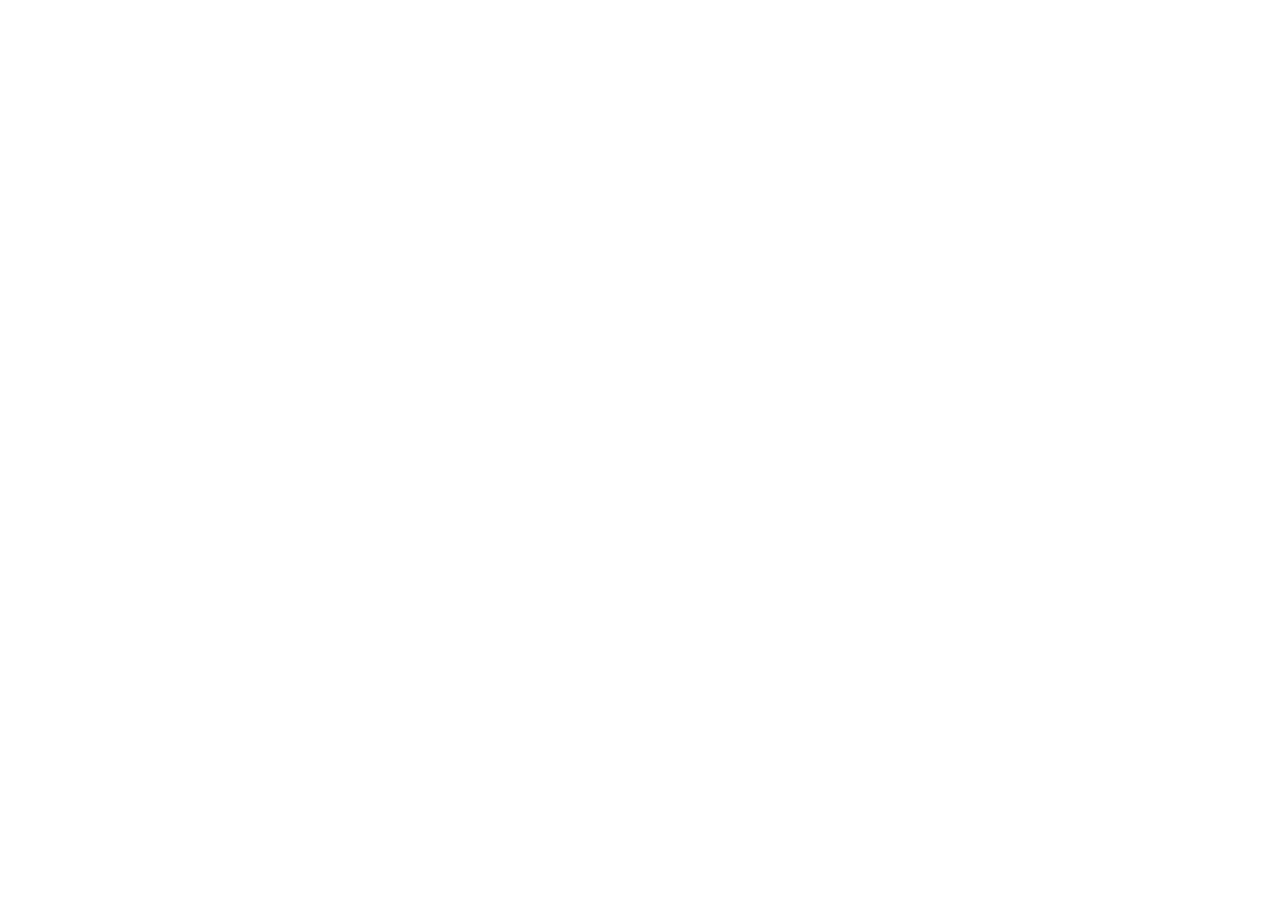
==== commit 883bc526: "Refactor Fase 2: estilos del wireframe B, template con marcadores INJECT_*, build con Python, previe" ====
--- a/10_fuentes/template.html
+++ b/10_fuentes/template.html
@@ -3,2964 +3,21 @@
 <head>
 <meta charset="UTF-8">
 <meta name="viewport" content="width=device-width, initial-scale=1.0">
-<title>Pantallas en la infancia — Síntesis de la evidencia</title>
+<title>Crianza y pantallas — Matriz de evidencia</title>
 <style>
-:root {
-  --bg: #f7f8fa;
-  --bg-soft: #ebeef3;
-  --bg-card: #ffffff;
-  --bg-cell: #ffffff;
-  --text: #1a1d24;
-  --text-soft: #4a5260;
-  --text-mute: #8a93a3;
-  --border: #d8dce4;
-  --border-soft: #e8ebf0;
-  --c-high: #042f4d;
-  --c-medium: #5c728e;
-  --c-low: #d6dfe8;
-  --c-high-bg: #eaf0f6;
-  --c-medium-bg: #f0f2f6;
-  --c-low-bg: #fafbfc;
-  --featured: #042f4d;
-  --accent: #042f4d;
-  --warm: #b07a4a;
-  --warm-soft: #f3e8d8;
-}
-
-* { box-sizing: border-box; }
-
-html { scroll-behavior: smooth; }
-
-body {
-  margin: 0;
-  background: var(--bg);
-  color: var(--text);
-  font-family: -apple-system, BlinkMacSystemFont, "Segoe UI", Roboto, "Helvetica Neue", Arial, sans-serif;
-  font-size: 15px;
-  line-height: 1.65;
-  -webkit-font-smoothing: antialiased;
-}
-
-a {
-  color: var(--accent);
-  text-decoration: none;
-  border-bottom: 1px solid transparent;
-  transition: border-color 0.15s;
-}
-
-a:hover { border-bottom-color: var(--accent); }
-
-/* Header */
-header.site-header {
-  position: sticky;
-  top: 0;
-  z-index: 50;
-  background: rgba(247,248,250,0.96);
-  backdrop-filter: blur(8px);
-  border-bottom: 1px solid var(--border);
-  padding: 14px 32px;
-  display: flex;
-  align-items: center;
-  justify-content: space-between;
-  gap: 24px;
-  flex-wrap: wrap;
-}
-
-header.site-header .brand {
-  font-weight: 600;
-  font-size: 15px;
-  color: var(--text);
-  letter-spacing: -0.005em;
-}
-
-header.site-header nav {
-  display: flex;
-  gap: 4px;
-  align-items: center;
-  flex-wrap: wrap;
-}
-
-header.site-header nav a {
-  padding: 6px 12px;
-  border-radius: 6px;
-  font-size: 13px;
-  color: var(--text-soft);
-  border: none;
-  font-weight: 500;
-  cursor: pointer;
-}
-
-header.site-header nav a:hover,
-header.site-header nav a.active {
-  background: var(--bg-soft);
-  color: var(--text);
-}
-
-/* Legend pill */
-.legend-pills {
-  display: flex;
-  gap: 8px;
-  align-items: center;
-  font-size: 12px;
-}
-
-.legend-pill {
-  display: inline-flex;
-  align-items: center;
-  gap: 5px;
-  color: var(--text-soft);
-}
-
-.legend-dot {
-  width: 10px;
-  height: 10px;
-  border-radius: 50%;
-  display: inline-block;
-  flex-shrink: 0;
-}
-
-.legend-dot.high { background: var(--c-high); }
-.legend-dot.medium { background: var(--c-medium); }
-.legend-dot.low { background: var(--c-low); }
-
-/* Main container */
-main {
-  max-width: 1400px;
-  margin: 0 auto;
-  padding: 32px;
-}
-
-.page {
-  display: none;
-  animation: fadeIn 0.2s ease;
-}
-
-.page.active { display: block; }
-
-@keyframes fadeIn {
-  from { opacity: 0; transform: translateY(4px); }
-  to { opacity: 1; transform: translateY(0); }
-}
-
-/* Page header */
-.page-eyebrow {
-  font-size: 12px;
-  font-weight: 600;
-  text-transform: uppercase;
-  letter-spacing: 0.08em;
-  color: var(--text-mute);
-  margin: 0 0 8px;
-}
-
-h1 {
-  font-size: 28px;
-  font-weight: 600;
-  letter-spacing: -0.01em;
-  margin: 0 0 12px;
-  color: var(--text);
-}
-
-h2 {
-  font-size: 21px;
-  font-weight: 600;
-  margin: 40px 0 16px;
-  color: var(--text);
-}
-
-h3 {
-  font-size: 16px;
-  font-weight: 600;
-  margin: 24px 0 10px;
-  color: var(--text);
-}
-
-p { margin: 0 0 14px; }
-
-.page-intro {
-  color: var(--text-soft);
-  font-size: 15px;
-  max-width: 720px;
-  margin-bottom: 32px;
-}
-
-/* Objetivo block (página matriz) */
-.page-objective {
-  background: var(--c-high-bg);
-  border-left: 3px solid var(--c-high);
-  padding: 16px 20px;
-  border-radius: 0 8px 8px 0;
-  margin: 0 0 18px;
-  max-width: 760px;
-}
-
-.page-objective-label {
-  font-size: 11px;
-  text-transform: uppercase;
-  letter-spacing: 0.08em;
-  color: var(--c-high);
-  font-weight: 600;
-  margin: 0 0 6px;
-}
-
-.page-objective-text {
-  margin: 0;
-  color: var(--text);
-  font-size: 15px;
-  line-height: 1.55;
-}
-
-/* === MATRIX === */
-.matrix-wrap {
-  overflow-x: auto;
-  margin: 24px 0;
-  padding-bottom: 12px;
-}
-
-.matrix {
-  display: grid;
-  grid-template-columns: 200px repeat(5, minmax(160px, 1fr));
-  border: 1px solid var(--border);
-  border-radius: 10px;
-  overflow: hidden;
-  background: var(--bg-card);
-  min-width: 1100px;
-}
-
-.matrix-corner {
-  background: var(--bg-soft);
-  border-right: 1px solid var(--border);
-  border-bottom: 1px solid var(--border);
-  padding: 14px 16px;
-  font-size: 11px;
-  font-weight: 600;
-  text-transform: uppercase;
-  letter-spacing: 0.06em;
-  color: var(--text-mute);
-}
-
-.matrix-header {
-  background: var(--bg-soft);
-  border-right: 1px solid var(--border);
-  border-bottom: 1px solid var(--border);
-  padding: 12px 14px;
-  font-size: 13px;
-  font-weight: 600;
-  color: var(--text);
-  display: flex;
-  flex-direction: column;
-  gap: 2px;
-  cursor: pointer;
-  transition: background 0.15s;
-}
-
-.matrix-header:hover { background: #e2e6ed; }
-
-.matrix-header:last-child { border-right: none; }
-
-.matrix-header .age-range {
-  font-size: 11px;
-  color: var(--text-mute);
-  font-weight: 500;
-  text-transform: uppercase;
-  letter-spacing: 0.04em;
-}
-
-.matrix-row-label {
-  background: var(--bg-soft);
-  border-right: 1px solid var(--border);
-  border-bottom: 1px solid var(--border-soft);
-  padding: 12px 14px;
-  font-size: 13px;
-  font-weight: 600;
-  color: var(--text);
-  display: flex;
-  align-items: center;
-  cursor: pointer;
-  transition: background 0.15s;
-}
-
-.matrix-row-label:hover { background: #e2e6ed; }
-
-.matrix-row-label:last-of-type { border-bottom: none; }
-
-.matrix-cell {
-  border-right: 1px solid var(--border-soft);
-  border-bottom: 1px solid var(--border-soft);
-  padding: 10px 12px;
-  cursor: pointer;
-  transition: all 0.15s;
-  display: flex;
-  flex-direction: column;
-  justify-content: space-between;
-  gap: 6px;
-  min-height: 80px;
-  background: var(--bg-cell);
-  position: relative;
-}
-
-.matrix-cell:hover {
-  background: var(--bg-soft);
-  transform: scale(1.02);
-  z-index: 2;
-  box-shadow: 0 4px 12px rgba(0,0,0,0.08);
-}
-
-.matrix-cell.high { background: var(--c-high-bg); }
-.matrix-cell.medium { background: var(--c-medium-bg); }
-.matrix-cell.low { background: var(--c-low-bg); }
-
-.matrix-cell:nth-child(6n) { border-right: none; }
-
-.cell-summary {
-  font-size: 12px;
-  color: var(--text);
-  font-weight: 500;
-  line-height: 1.3;
-}
-
-.cell-indicator {
-  display: flex;
-  align-items: center;
-  gap: 5px;
-  font-size: 10px;
-  text-transform: uppercase;
-  letter-spacing: 0.05em;
-  color: var(--text-mute);
-  font-weight: 600;
-}
-
-.cell-indicator .legend-dot { width: 8px; height: 8px; }
-
-/* Matrix helper text */
-.matrix-help {
-  margin-top: 16px;
-  padding: 14px 18px;
-  background: var(--bg-soft);
-  border-radius: 8px;
-  font-size: 13px;
-  color: var(--text-soft);
-}
-
-.matrix-help strong { color: var(--text); }
-
-/* === CELL DETAIL === */
-.detail-nav {
-  display: flex;
-  gap: 12px;
-  align-items: center;
-  margin-bottom: 24px;
-  padding-bottom: 16px;
-  border-bottom: 1px solid var(--border-soft);
-  flex-wrap: wrap;
-}
-
-.detail-nav-btn {
-  display: inline-flex;
-  align-items: center;
-  gap: 6px;
-  padding: 6px 12px;
-  background: var(--bg-card);
-  border: 1px solid var(--border);
-  border-radius: 6px;
-  font-size: 13px;
-  color: var(--text-soft);
-  cursor: pointer;
-  font-weight: 500;
-  transition: all 0.15s;
-}
-
-.detail-nav-btn:hover {
-  background: var(--bg-soft);
-  color: var(--text);
-}
-
-.detail-nav-btn.primary {
-  background: var(--accent);
-  color: white;
-  border-color: var(--accent);
-}
-
-.detail-nav-btn.primary:hover {
-  background: #06416b;
-  color: white;
-}
-
-.detail-meta {
-  margin-bottom: 24px;
-}
-
-.detail-tags {
-  display: flex;
-  gap: 8px;
-  flex-wrap: wrap;
-  margin-bottom: 8px;
-}
-
-.tag {
-  display: inline-flex;
-  align-items: center;
-  gap: 5px;
-  padding: 3px 10px;
-  background: var(--bg-soft);
-  border-radius: 99px;
-  font-size: 12px;
-  color: var(--text-soft);
-  font-weight: 500;
-}
-
-.tag.certainty-high { background: var(--c-high-bg); color: var(--c-high); }
-.tag.certainty-medium { background: var(--c-medium-bg); color: var(--c-medium); }
-.tag.certainty-low { background: var(--c-low-bg); color: #6a7892; }
-
-.detail-content {
-  max-width: 760px;
-}
-
-.detail-content p { color: var(--text); }
-
-.claim {
-  display: flex;
-  gap: 10px;
-  align-items: flex-start;
-  margin-bottom: 14px;
-}
-
-.claim-dot {
-  width: 10px;
-  height: 10px;
-  border-radius: 50%;
-  flex-shrink: 0;
-  margin-top: 7px;
-}
-
-.claim-dot.high { background: var(--c-high); }
-.claim-dot.medium { background: var(--c-medium); }
-.claim-dot.low { background: var(--c-low); }
-
-.claim-text { flex: 1; }
-
-/* Inline citations linking to bibliography */
-.cite {
-  display: inline-block;
-  margin-left: 2px;
-  padding: 0 5px;
-  font-size: 11px;
-  font-weight: 500;
-  color: var(--c-high);
-  background: var(--c-high-bg);
-  border-radius: 4px;
-  text-decoration: none;
-  border-bottom: none;
-  vertical-align: 1px;
-  transition: background 0.15s;
-}
-
-.cite:hover {
-  background: var(--c-high);
-  color: white;
-  border-bottom: none;
-}
-
-.def {
-  background: var(--warm-soft);
-  border-left: 3px solid var(--warm);
-  padding: 12px 16px;
-  margin: 16px 0;
-  border-radius: 0 6px 6px 0;
-  font-size: 14px;
-}
-
-.def-term { font-weight: 600; }
-
-.chile-note {
-  background: var(--c-high-bg);
-  border-left: 3px solid var(--c-high);
-  padding: 12px 16px;
-  margin: 16px 0;
-  border-radius: 0 6px 6px 0;
-  font-size: 14px;
-}
-
-.chile-note strong { color: var(--c-high); }
-
-.study {
-  background: var(--bg-card);
-  border: 1px solid var(--border);
-  border-radius: 8px;
-  padding: 14px 18px;
-  margin: 16px 0;
-  font-size: 14px;
-}
-
-.study-title {
-  font-weight: 600;
-  color: var(--c-high);
-  margin-bottom: 4px;
-}
-
-.study-meta {
-  font-size: 12px;
-  color: var(--text-mute);
-  margin-bottom: 8px;
-}
-
-.study p:last-child { margin-bottom: 0; }
-
-/* Scaffolding links inside cell detail */
-.scaffold-box {
-  margin-top: 32px;
-  padding: 18px 22px;
-  background: var(--bg-card);
-  border: 1px solid var(--border);
-  border-radius: 8px;
-}
-
-.scaffold-box h3 {
-  margin: 0 0 12px;
-  font-size: 13px;
-  text-transform: uppercase;
-  letter-spacing: 0.06em;
-  color: var(--text-mute);
-}
-
-.scaffold-list {
-  display: flex;
-  flex-direction: column;
-  gap: 8px;
-}
-
-.scaffold-link {
-  display: flex;
-  align-items: flex-start;
-  gap: 10px;
-  padding: 8px 10px;
-  background: var(--bg);
-  border-radius: 6px;
-  cursor: pointer;
-  transition: background 0.15s;
-  font-size: 13px;
-  color: var(--text);
-  border: none;
-  text-align: left;
-}
-
-.scaffold-link:hover { background: var(--bg-soft); }
-
-.scaffold-link .legend-dot { margin-top: 5px; }
-
-.scaffold-link-text { flex: 1; }
-
-.scaffold-link-target {
-  font-weight: 600;
-  color: var(--c-high);
-}
-
-.scaffold-link-desc {
-  color: var(--text-soft);
-  font-size: 12px;
-  margin-top: 2px;
-}
-
-.scaffold-cols {
-  display: grid;
-  grid-template-columns: 1fr 1fr;
-  gap: 18px;
-}
-
-@media (max-width: 768px) {
-  .scaffold-cols { grid-template-columns: 1fr; }
-}
-
-/* === DIMENSION / AGE VIEWS === */
-.view-section {
-  margin-bottom: 48px;
-  padding-bottom: 32px;
-  border-bottom: 1px solid var(--border-soft);
-}
-
-.view-section:last-child { border-bottom: none; }
-
-.view-section-header {
-  display: flex;
-  align-items: baseline;
-  justify-content: space-between;
-  margin-bottom: 16px;
-  gap: 16px;
-  flex-wrap: wrap;
-}
-
-.view-section-title {
-  font-size: 18px;
-  font-weight: 600;
-  color: var(--text);
-}
-
-/* === Tables === */
-.table-wrap {
-  overflow-x: auto;
-  margin: 16px 0;
-  border: 1px solid var(--border);
-  border-radius: 8px;
-  background: var(--bg-card);
-}
-
-table {
-  width: 100%;
-  border-collapse: collapse;
-  font-size: 13px;
-}
-
-th {
-  text-align: left;
-  padding: 10px 12px;
-  background: var(--bg-soft);
-  border-bottom: 1px solid var(--border);
-  color: var(--text);
-  font-weight: 600;
-  font-size: 12px;
-}
-
-td {
-  padding: 10px 12px;
-  border-bottom: 1px solid var(--border-soft);
-  color: var(--text-soft);
-  vertical-align: top;
-  line-height: 1.5;
-}
-
-tr:last-child td { border-bottom: none; }
-
-/* === Bibliography === */
-.biblio-toolbar {
-  background: var(--bg-card);
-  border: 1px solid var(--border);
-  border-radius: 10px;
-  padding: 18px 20px;
-  margin-bottom: 24px;
-  display: flex;
-  flex-direction: column;
-  gap: 14px;
-}
-
-.biblio-search-row {
-  display: flex;
-  gap: 10px;
-  align-items: center;
-  flex-wrap: wrap;
-}
-
-.biblio-search {
-  flex: 1;
-  min-width: 220px;
-  padding: 8px 12px;
-  font-size: 14px;
-  border: 1px solid var(--border);
-  border-radius: 6px;
-  background: var(--bg);
-  color: var(--text);
-  font-family: inherit;
-}
-
-.biblio-search:focus {
-  outline: none;
-  border-color: var(--c-high);
-}
-
-.biblio-count {
-  font-size: 12px;
-  color: var(--text-mute);
-  white-space: nowrap;
-}
-
-.biblio-filters {
-  display: flex;
-  flex-wrap: wrap;
-  gap: 6px;
-}
-
-.biblio-filter-btn {
-  padding: 4px 10px;
-  font-size: 12px;
-  border: 1px solid var(--border);
-  background: var(--bg);
-  color: var(--text-soft);
-  border-radius: 99px;
-  cursor: pointer;
-  font-weight: 500;
-  font-family: inherit;
-}
-
-.biblio-filter-btn:hover {
-  background: var(--bg-soft);
-  color: var(--text);
-}
-
-.biblio-filter-btn.active {
-  background: var(--c-high);
-  color: white;
-  border-color: var(--c-high);
-}
-
-.biblio-index {
-  background: var(--bg-card);
-  border: 1px solid var(--border);
-  border-radius: 10px;
-  padding: 16px 20px;
-  margin-bottom: 28px;
-}
-
-.biblio-index-title {
-  font-size: 12px;
-  text-transform: uppercase;
-  letter-spacing: 0.06em;
-  color: var(--text-mute);
-  font-weight: 600;
-  margin: 0 0 10px;
-}
-
-.biblio-index-list {
-  display: flex;
-  flex-wrap: wrap;
-  gap: 8px 14px;
-  margin: 0;
-  padding: 0;
-  list-style: none;
-}
-
-.biblio-index-list a {
-  font-size: 13px;
-  color: var(--c-high);
-  text-decoration: none;
-  border-bottom: 1px solid transparent;
-}
-
-.biblio-index-list a:hover { border-bottom-color: var(--c-high); }
-
-.biblio-section { margin-bottom: 36px; scroll-margin-top: 80px; }
-
-.biblio-section h3 {
-  font-size: 14px;
-  text-transform: uppercase;
-  letter-spacing: 0.05em;
-  color: var(--text-mute);
-  margin: 0 0 14px;
-  padding-bottom: 8px;
-  border-bottom: 1px solid var(--border-soft);
-}
-
-.biblio-list {
-  list-style: none;
-  padding: 0;
-  margin: 0;
-}
-
-.biblio-entry {
-  background: var(--bg-card);
-  border: 1px solid var(--border);
-  border-radius: 8px;
-  padding: 14px 16px;
-  margin-bottom: 10px;
-  font-size: 13px;
-  line-height: 1.55;
-  color: var(--text);
-  scroll-margin-top: 80px;
-  transition: border-color 0.15s;
-}
-
-.biblio-entry:target {
-  border-color: var(--c-high);
-  box-shadow: 0 0 0 3px rgba(4,47,77,0.08);
-}
-
-.biblio-entry.featured {
-  border-left: 4px solid var(--featured);
-  padding-left: 16px;
-}
-
-.biblio-entry-head {
-  display: flex;
-  gap: 6px;
-  flex-wrap: wrap;
-  align-items: center;
-  margin-bottom: 6px;
-}
-
-.biblio-chip {
-  display: inline-flex;
-  align-items: center;
-  gap: 5px;
-  padding: 2px 8px;
-  border-radius: 99px;
-  font-size: 11px;
-  font-weight: 500;
-  background: var(--bg-soft);
-  color: var(--text-soft);
-  border: 1px solid var(--border);
-}
-
-.biblio-chip.type-review,
-.biblio-chip.type-meta {
-  background: var(--c-high-bg);
-  color: var(--c-high);
-  border-color: var(--c-high-bg);
-}
-
-.biblio-chip.type-longitudinal {
-  background: var(--c-medium-bg);
-  color: var(--c-medium);
-  border-color: var(--c-medium-bg);
-}
-
-.biblio-chip.type-guideline,
-.biblio-chip.type-law {
-  background: var(--warm-soft);
-  color: var(--warm);
-  border-color: var(--warm-soft);
-}
-
-.biblio-chip.type-chilean {
-  background: #fbf3e6;
-  color: #8a5a1e;
-  border-color: #fbf3e6;
-}
-
-.biblio-chip.featured-mark {
-  background: var(--featured);
-  color: white;
-  border-color: var(--featured);
-  font-weight: 600;
-}
-
-.biblio-authors {
-  font-weight: 600;
-  color: var(--text);
-}
-
-.biblio-meta {
-  color: var(--text-soft);
-  font-size: 13px;
-  margin-top: 2px;
-}
-
-.biblio-meta em { color: var(--text); }
-
-.biblio-url {
-  display: inline-block;
-  margin-top: 6px;
-  font-size: 12px;
-  color: var(--c-high);
-  word-break: break-all;
-  text-decoration: none;
-  border-bottom: 1px solid transparent;
-}
-
-.biblio-url:hover { border-bottom-color: var(--c-high); }
-
-.biblio-empty {
-  padding: 24px;
-  text-align: center;
-  color: var(--text-mute);
-  font-size: 13px;
-  background: var(--bg-card);
-  border: 1px dashed var(--border);
-  border-radius: 8px;
-}
-
-/* === Scaffolding page === */
-.scaffold-page-intro {
-  background: var(--bg-card);
-  border: 1px solid var(--border);
-  border-radius: 8px;
-  padding: 20px 24px;
-  margin-bottom: 32px;
-}
-
-.scaffold-graph {
-  margin: 32px 0;
-}
-
-.scaffold-cluster {
-  margin-bottom: 28px;
-  padding: 20px;
-  background: var(--bg-card);
-  border: 1px solid var(--border);
-  border-radius: 8px;
-}
-
-.scaffold-cluster-title {
-  font-weight: 600;
-  font-size: 15px;
-  margin-bottom: 12px;
-  color: var(--c-high);
-}
-
-.scaffold-chain {
-  display: flex;
-  flex-wrap: wrap;
-  gap: 8px;
-  align-items: center;
-  font-size: 13px;
-  margin: 8px 0;
-}
-
-.chain-node {
-  padding: 5px 10px;
-  background: var(--bg);
-  border: 1px solid var(--border);
-  border-radius: 6px;
-  cursor: pointer;
-  color: var(--text);
-}
-
-.chain-node:hover { background: var(--bg-soft); }
-
-.chain-arrow {
-  color: var(--text-mute);
-  font-weight: 600;
-}
-
-/* === Methodology / Limitations === */
-.content-page {
-  max-width: 780px;
-}
-
-.content-page ul { padding-left: 22px; }
-
-.content-page li { margin-bottom: 8px; }
-
-/* === Responsive === */
-@media (max-width: 900px) {
-  header.site-header { padding: 12px 16px; }
-  main { padding: 20px 16px; }
-  h1 { font-size: 22px; }
-  .matrix { min-width: 900px; }
-  .legend-pills { font-size: 11px; }
-}
-
-@media (max-width: 600px) {
-  header.site-header nav a { padding: 5px 8px; font-size: 12px; }
-  .legend-pills { display: none; }
-}
-
-/* Footer */
-footer.site-footer {
-  margin-top: 80px;
-  padding: 32px;
-  border-top: 1px solid var(--border);
-  color: var(--text-mute);
-  font-size: 12px;
-  text-align: center;
-}
-
-/* Utilities */
-.text-mute { color: var(--text-mute); }
-.text-soft { color: var(--text-soft); }
-hr.div { border: none; height: 1px; background: var(--border); margin: 32px 0; }
-
+<!--INJECT_STYLES-->
 </style>
 </head>
 <body>
 
-<header class="site-header">
-  <div class="brand">Pantallas en la infancia · síntesis</div>
-  <nav>
-    <a data-route="matrix">Matriz</a>
-    <a data-route="scaffolding">Andamiaje</a>
-    <a data-route="methodology">Metodología</a>
-    <a data-route="limitations">Limitaciones</a>
-    <a data-route="bibliography">Bibliografía</a>
-    <a data-route="legend">Leyenda</a>
-  </nav>
-  <div class="legend-pills">
-    <span class="legend-pill"><span class="legend-dot high"></span>Alta</span>
-    <span class="legend-pill"><span class="legend-dot medium"></span>Media</span>
-    <span class="legend-pill"><span class="legend-dot low"></span>Baja</span>
-  </div>
-</header>
-
-<main id="app"></main>
-
-<footer class="site-footer">
-  Síntesis preparada en marzo de 2026 · Documento de referencia, no reemplaza consulta profesional · Evidencia con fecha de corte revisada en bibliografía
-</footer>
+<div id="app" class="ab"></div>
 
 <script>
-/* ============================================================
-   DATA
-   ============================================================ */
+<!--INJECT_DATA-->
+</script>
 
-const ageGroups = [
-  { id: 'lactante',          label: 'Lactante',           range: '0–12 meses' },
-  { id: 'primera-infancia',  label: 'Primera infancia',   range: '1–3 años' },
-  { id: 'preescolar',        label: 'Preescolar',         range: '3–5 años' },
-  { id: 'ninez-media',       label: 'Niñez media',        range: '6–8 años' },
-  { id: 'preadolescencia',   label: 'Preadolescencia',    range: '9–12 años' }
-];
-
-const dimensions = [
-  { id: 'lenguaje',        label: 'Lenguaje' },
-  { id: 'cognicion',       label: 'Cognición y atención' },
-  { id: 'socioemocional',  label: 'Socio-emocional' },
-  { id: 'sueno',           label: 'Sueño' },
-  { id: 'fisica',          label: 'Actividad física y motricidad' },
-  { id: 'vision',          label: 'Visión' },
-  { id: 'salud-mental',    label: 'Salud mental' },
-  { id: 'comportamiento',  label: 'Comportamiento y autorregulación' },
-  { id: 'vinculo',         label: 'Vínculo y apego' },
-  { id: 'creatividad',     label: 'Creatividad y juego' }
-];
-
-const certaintyLabels = { high: 'Alta', medium: 'Media', low: 'Baja' };
-
-/* Helper to build a claim line with certainty */
-function C(level, text) {
-  return `<div class="claim"><div class="claim-dot ${level}"></div><div class="claim-text">${text}</div></div>`;
-}
-
-/* Cell content. Each cell: summary, certainty, content (HTML), upstream/downstream */
-const cells = {
-
-  /* === LENGUAJE === */
-  'lenguaje-lactante': {
-    summary: 'TV de fondo desplaza habla dirigida',
-    certainty: 'high',
-    content: `
-      <p>En los primeros 12 meses, el desarrollo del lenguaje depende fundamentalmente de la <strong>cantidad y calidad del habla dirigida al bebé</strong>. La pantalla actúa principalmente por desplazamiento: cuando hay TV de fondo o smartphones en uso, el adulto habla menos y de manera menos contingente al bebé.</p>
-      ${C('high', 'La TV de fondo en presencia del bebé reduce significativamente el número de palabras dirigidas y los turnos conversacionales con el cuidador (Brushe et al., 2024, asociaciones medidas con grabaciones de audio LENA en infantes australianos).')}
-      ${C('high', 'El estudio inglés Children of the 2020s reporta que a los 9 meses los bebés pasan en promedio 29 minutos diarios frente a pantallas, con 28% de ellos sin uso diario.')}
-      ${C('medium', 'No hay evidencia de que el contenido audiovisual a esta edad enseñe lenguaje. Solo la interacción cara a cara con un adulto responsivo lo hace de manera robusta. Las videollamadas con familiares son la excepción documentada en EYSTAG.')}
-      <div class="chile-note">
-        <strong>Contexto chileno.</strong> En hogares con TV permanentemente encendida, esta es la edad donde la intervención más sencilla y de mayor impacto es apagar la pantalla cuando nadie la está viendo activamente. El estudio chileno <em>Mil Primeros Días</em> (UC) observa esta práctica de forma frecuente en hogares con cuidado por abuelos.
-      </div>
-    `,
-    upstream: [],
-    downstream: [
-      { to: 'lenguaje-primera-infancia', certainty: 'high', text: 'Habla recibida en lactancia alimenta vocabulario receptivo en primera infancia' },
-      { to: 'vinculo-lactante', certainty: 'high', text: 'Calidad de la interacción cara a cara es base del apego seguro' }
-    ]
-  },
-
-  'lenguaje-primera-infancia': {
-    summary: 'Asociación consistente con retraso',
-    certainty: 'high',
-    content: `
-      <p>Es el período más estudiado y donde la asociación entre tiempo de pantalla y desarrollo del lenguaje es más consistente. La magnitud del efecto es pequeña pero estable.</p>
-      ${C('high', 'Meta-análisis de Madigan et al. (2020, JAMA Pediatrics): mayor tiempo de pantalla se asocia con menores habilidades lingüísticas. Contenido educativo de alta calidad puede ser ligeramente positivo.')}
-      ${C('high', 'En el estudio Children of the 2020s, los problemas de lenguaje a los 2 años aparecen sobre todo cuando el tiempo de pantalla supera aproximadamente 86 minutos diarios.')}
-      ${C('medium', 'Algunas revisiones (Jing et al., 2023; Sticca et al., 2025) encuentran beneficios pequeños para vocabulario cuando el contenido está específicamente diseñado y el adulto media activamente.')}
-      ${C('high', 'El co-visionado con interacción contingente del adulto neutraliza buena parte del efecto negativo (Sundqvist et al., 2021). <a class="cite" href="#bib-Sundqvist2021">[ref]</a>')}
-      <div class="def"><span class="def-term">Co-visionado contingente</span>: el adulto mira con el niño, comenta, pregunta y responde. Es el equivalente funcional de leer un libro juntos.</div>
-      <div class="chile-note">
-        <strong>Contexto chileno.</strong> El estudio de Rau y Daniel (UC) con datos ELPI encontró un efecto positivo en vocabulario receptivo asociado a mayor exposición a internet móvil, junto a un efecto negativo en lo socioemocional. Esto sugiere que la pantalla puede aportar input lingüístico pero a costa del intercambio social, sobre todo en hogares con menos tiempo parental disponible.
-      </div>
-    `,
-    upstream: [
-      { to: 'lenguaje-lactante', certainty: 'high', text: 'Habla recibida en lactancia' },
-      { to: 'vinculo-lactante', certainty: 'high', text: 'Apego seguro facilita exploración lingüística' }
-    ],
-    downstream: [
-      { to: 'lenguaje-preescolar', certainty: 'high', text: 'Vocabulario de los 2-3 años predice lenguaje preescolar' },
-      { to: 'cognicion-preescolar', certainty: 'high', text: 'Lenguaje temprano es vehículo para función ejecutiva' }
-    ]
-  },
-
-  'lenguaje-preescolar': {
-    summary: 'Vocabulario y narrativa',
-    certainty: 'high',
-    content: `
-      <p>En preescolar el lenguaje se complejiza: aparecen narrativas, comprensión de instrucciones complejas, conciencia fonológica. La asociación con pantalla persiste pero el moderador clave es el <strong>tipo de uso</strong>.</p>
-      ${C('high', 'Contenido educativo interactivo (apps bien diseñadas, e-books leídos con un adulto) puede tener efectos pequeños positivos sobre vocabulario y comprensión (Xie et al., 2024; Arabiat et al., 2022).')}
-      ${C('medium', 'Visualización pasiva extensa, especialmente de contenido fast-paced (videos cortos, cambios visuales constantes), se asocia con menor desarrollo narrativo y atencional (Mallawaarachchi et al., 2024). <a class="cite" href="#bib-Mallawaarachchi2024">[ref]</a>')}
-      ${C('medium', 'El "video deficit" persiste hasta cerca de la edad escolar: los niños aprenden menos de un video que de la misma información presentada en persona (Strouse & Samson, 2021).')}
-    `,
-    upstream: [
-      { to: 'lenguaje-primera-infancia', certainty: 'high', text: 'Vocabulario receptivo previo' }
-    ],
-    downstream: [
-      { to: 'lenguaje-ninez-media', certainty: 'high', text: 'Lenguaje preescolar predice comprensión lectora escolar' },
-      { to: 'cognicion-preescolar', certainty: 'high', text: 'Lenguaje y función ejecutiva se desarrollan en paralelo' }
-    ]
-  },
-
-  'lenguaje-ninez-media': {
-    summary: 'Comprensión lectora',
-    certainty: 'medium',
-    content: `
-      <p>Fuera del rango EYSTAG. La evidencia se basa en estudios escolares (AAP, OECD, revisiones específicas).</p>
-      ${C('medium', 'Mayor tiempo de pantalla recreativa se asocia con menor desempeño en comprensión lectora, pero la magnitud es modesta y se confunde con nivel socioeconómico (estudios OECD PISA, datos comparativos internacionales).')}
-      ${C('medium', 'El uso educativo dirigido (e-books, programas de alfabetización) puede ser beneficioso bajo supervisión adulta.')}
-      ${C('low', 'No hay evidencia robusta de que la pantalla "atrofie" la comprensión lectora; el mecanismo más probable es el desplazamiento del tiempo de lectura.')}
-    `,
-    upstream: [
-      { to: 'lenguaje-preescolar', certainty: 'high', text: 'Lenguaje oral preescolar es base de la lectura' }
-    ],
-    downstream: [
-      { to: 'lenguaje-preadolescencia', certainty: 'medium', text: 'Comprensión lectora alimenta aprendizaje en preadolescencia' }
-    ]
-  },
-
-  'lenguaje-preadolescencia': {
-    summary: 'Comunicación digital',
-    certainty: 'low',
-    content: `
-      <p>El tipo de uso de pantalla cambia: aparecen mensajería, redes sociales, contenido escrito digital. La evidencia para este grupo es más reciente y menos consolidada.</p>
-      ${C('medium', 'Mayor uso de pantalla recreativa se asocia con menos tiempo de lectura por placer, pero la asociación con habilidades lingüísticas específicas no está bien cuantificada.')}
-      ${C('low', 'Algunas líneas de investigación sugieren que el lenguaje fragmentado de la mensajería podría afectar la producción escrita formal, pero la evidencia es muy preliminar.')}
-    `,
-    upstream: [
-      { to: 'lenguaje-ninez-media', certainty: 'medium', text: 'Comprensión lectora previa' }
-    ],
-    downstream: []
-  },
-
-  /* === COGNICIÓN === */
-  'cognicion-lactante': {
-    summary: 'Atención embrionaria',
-    certainty: 'medium',
-    content: `
-      <p>En el primer año la atención y la función ejecutiva están en formación. Los mecanismos básicos (atención sostenida, alternancia) emergen lentamente.</p>
-      ${C('medium', 'El contenido fast-paced captura la atención del bebé pero no la desarrolla. La atención sostenida y dirigida se entrena con objetos reales y personas (Wass & Goldenberg, 2025).')}
-      ${C('low', 'Hipótesis de "entrenamiento atencional negativo": la pantalla acostumbra al bebé a niveles de estimulación altos, dificultando luego la atención a estímulos lentos (planteada por Liu et al., 2023; no demostrada de forma robusta en lactantes).')}
-    `,
-    upstream: [],
-    downstream: [
-      { to: 'cognicion-primera-infancia', certainty: 'medium', text: 'Base atencional para función ejecutiva temprana' }
-    ]
-  },
-
-  'cognicion-primera-infancia': {
-    summary: 'Función ejecutiva temprana',
-    certainty: 'medium',
-    content: `
-      <p>Entre 1 y 3 años empieza el desarrollo más rápido de la <strong>función ejecutiva</strong> (control inhibitorio, memoria de trabajo, flexibilidad).</p>
-      ${C('medium', 'Asociaciones negativas entre tiempo de pantalla y función ejecutiva en preescolares han sido reportadas en múltiples meta-análisis, con magnitudes pequeñas (Bal et al., 2024). <a class="cite" href="#bib-Bal2024">[ref]</a>')}
-      ${C('medium', 'Hallazgos mixtos: algunas revisiones (Dutra et al., 2025) no encuentran asociación tras controlar por factores socioeconómicos. <a class="cite" href="#bib-Dutra2025">[ref]</a>')}
-      ${C('low', 'La hipótesis del "video deficit" para el aprendizaje cognitivo está mejor establecida que para el desarrollo atencional propiamente tal.')}
-      <div class="def"><span class="def-term">Función ejecutiva</span>: conjunto de procesos mentales que permiten planificar, inhibir impulsos, sostener atención y cambiar de tarea. Predictor robusto de logros académicos posteriores.</div>
-    `,
-    upstream: [
-      { to: 'cognicion-lactante', certainty: 'medium', text: 'Atención embrionaria' },
-      { to: 'lenguaje-primera-infancia', certainty: 'high', text: 'Lenguaje es vehículo de función ejecutiva' }
-    ],
-    downstream: [
-      { to: 'cognicion-preescolar', certainty: 'high', text: 'Función ejecutiva temprana predice la preescolar' }
-    ]
-  },
-
-  'cognicion-preescolar': {
-    summary: 'Fast-paced y atención',
-    certainty: 'medium',
-    content: `
-      <p>EYSTAG dedica atención especial al contenido fast-paced en preescolares: rapidez visual, cambios de escena frecuentes, múltiples voces simultáneas.</p>
-      ${C('medium', 'Contenido fast-paced se asocia con peor desempeño en tareas de función ejecutiva inmediatamente después de la exposición, aunque los efectos a largo plazo son menos claros (Beyens et al., 2018; revisión).')}
-      ${C('medium', 'La asociación con TDAH (Trastorno por Déficit Atencional e Hiperactividad) es modesta. Causalidad incierta: niños con tendencia a TDAH podrían buscar contenido más estimulante (Jourdren et al., 2023). <a class="cite" href="#bib-Jourdren2023">[ref]</a>')}
-      ${C('high', 'Co-visionado con interacción adulta mejora resultados cognitivos comparado con uso solitario (Sanders et al., 2023, umbrella review).')}
-    `,
-    upstream: [
-      { to: 'cognicion-primera-infancia', certainty: 'high', text: 'Función ejecutiva temprana' },
-      { to: 'sueno-preescolar', certainty: 'high', text: 'Sueño adecuado es necesario para función ejecutiva' }
-    ],
-    downstream: [
-      { to: 'cognicion-ninez-media', certainty: 'high', text: 'Función ejecutiva preescolar predice cognición escolar' }
-    ]
-  },
-
-  'cognicion-ninez-media': {
-    summary: 'Atención escolar',
-    certainty: 'high',
-    content: `
-      <p>Fuera del paraguas EYSTAG. Evidencia tomada de AAP y revisiones específicas en escolares.</p>
-      ${C('high', 'Estudios consistentes muestran asociación entre uso de pantalla recreativa elevado y peor rendimiento académico, con magnitudes pequeñas a moderadas (Sanders et al., 2024, umbrella review en 102 meta-análisis).')}
-      ${C('medium', 'El uso de pantalla en el aula (educativo y dirigido) puede ser beneficioso bajo supervisión; resultados dependen fuertemente del propósito y diseño.')}
-      ${C('medium', 'Un estudio inglés en escuelas (SMART Schools, Lancet Reg Health Eur 2025) no encontró que la restricción de celulares en aula por sí sola mejorara bienestar mental ni resultados académicos.')}
-      <div class="chile-note">
-        <strong>Contexto chileno.</strong> El MINEDUC publicó en febrero 2026 orientaciones para regular el uso de dispositivos móviles en establecimientos educacionales (campaña "Modo Aula"). La evidencia sugiere que la restricción por sí sola es insuficiente: requiere coordinación con familias y políticas pedagógicas claras.
-      </div>
-    `,
-    upstream: [
-      { to: 'cognicion-preescolar', certainty: 'high', text: 'Función ejecutiva preescolar' }
-    ],
-    downstream: [
-      { to: 'cognicion-preadolescencia', certainty: 'high', text: 'Habilidades cognitivas se profundizan en preadolescencia' }
-    ]
-  },
-
-  'cognicion-preadolescencia': {
-    summary: 'Multitarea, memoria',
-    certainty: 'high',
-    content: `
-      <p>En preadolescencia el cerebro entra en una segunda fase de poda sináptica significativa. El uso intensivo de pantalla y la multitarea aparecen como factores que pueden interactuar con este proceso.</p>
-      ${C('high', 'Multitarea con medios (varias pantallas o pantalla + tarea académica simultánea) se asocia con peor memoria de trabajo y peor desempeño académico en estudios longitudinales (varias cohortes en EE.UU. y Europa).')}
-      ${C('medium', 'El uso intensivo de redes sociales aparece como factor de riesgo para problemas atencionales tipo TDAH a los 18 meses de seguimiento (Ra et al., 2018, JAMA, adolescentes).')}
-      ${C('medium', 'Algunas habilidades visuoespaciales pueden beneficiarse de videojuegos (revisiones meta-analíticas en niños mayores y adolescentes).')}
-    `,
-    upstream: [
-      { to: 'cognicion-ninez-media', certainty: 'high', text: 'Habilidades cognitivas escolares' }
-    ],
-    downstream: []
-  },
-
-  /* === SOCIO-EMOCIONAL === */
-  'socioemocional-lactante': {
-    summary: 'Sincronía facial',
-    certainty: 'medium',
-    content: `
-      <p>El desarrollo socio-emocional temprano depende de la sincronía cara a cara con el cuidador: micro-expresiones, contingencia, contacto visual.</p>
-      ${C('medium', 'Tecnointerferencia parental (uso de celular por el adulto durante interacciones) se asocia con menor sensibilidad y responsividad del cuidador (Braune-Krickau et al., 2021).')}
-      ${C('low', 'Los efectos directos del uso de pantalla del bebé sobre su desarrollo socio-emocional están menos estudiados a esta edad: la mayor parte del tiempo el bebé no usa pantalla, sino que está expuesto a la de los adultos.')}
-    `,
-    upstream: [],
-    downstream: [
-      { to: 'socioemocional-primera-infancia', certainty: 'high', text: 'Base de regulación emocional' },
-      { to: 'vinculo-lactante', certainty: 'high', text: 'Sincronía es base del apego' }
-    ]
-  },
-
-  'socioemocional-primera-infancia': {
-    summary: 'Ciclo bidireccional',
-    certainty: 'high',
-    content: `
-      <p>Es el período crítico para la regulación emocional. Aquí la evidencia longitudinal es más sólida y apunta a un ciclo bidireccional entre pantalla y desregulación.</p>
-      <div class="study">
-        <div class="study-title">Fitzpatrick et al. 2024 — JAMA Pediatrics</div>
-        <div class="study-meta">315 niños canadienses · seguimiento 3.5 → 5.5 años · análisis dentro-del-individuo</div>
-        <p>Más uso de tablet a los 3.5 años predijo más expresiones de ira/frustración al año siguiente, y la ira a los 4.5 predijo más uso de tablet posterior. El ciclo se retroalimenta. El análisis dentro-del-individuo controla por características estables del niño y la familia.</p>
-      </div>
-      ${C('high', 'El meta-análisis longitudinal más potente disponible (Vasconcellos et al., 2025, <em>Psychological Bulletin</em>) sintetiza 117 estudios longitudinales con ~292.000 niños de 0 a 10 años, y confirma la asociación bidireccional entre tiempo de pantalla y problemas socioemocionales. Magnitudes pequeñas pero consistentes; es lo más cercano a evidencia causal disponible sin ensayo aleatorizado. <a class="cite" href="#bib-Vasconcellos2025">[ref]</a>')}
-      ${C('high', 'Tecnointerferencia parental se asocia con más problemas emocionales y conductuales del niño (Toledo-Vargas et al., 2025, <em>JAMA Pediatrics</em>). <a class="cite" href="#bib-Toledo2025">[ref]</a>')}
-    `,
-    upstream: [
-      { to: 'socioemocional-lactante', certainty: 'medium', text: 'Sincronía facial previa' },
-      { to: 'vinculo-lactante', certainty: 'high', text: 'Apego seguro facilita corregulación' }
-    ],
-    downstream: [
-      { to: 'comportamiento-primera-infancia', certainty: 'high', text: 'Regulación emocional alimenta autocontrol conductual' },
-      { to: 'socioemocional-preescolar', certainty: 'high', text: 'Habilidades socioemocionales se profundizan' }
-    ]
-  },
-
-  'socioemocional-preescolar': {
-    summary: 'Empatía emergente',
-    certainty: 'medium',
-    content: `
-      <p>En preescolar se desarrollan habilidades sociales más sofisticadas: empatía, teoría de la mente, juego cooperativo.</p>
-      ${C('medium', 'Mayor tiempo de pantalla se asocia con peores resultados socioemocionales en preescolares, pero la magnitud del efecto es menor que en niños mayores (Al-Jbouri et al., 2026; Neville et al., 2026). El meta-análisis sintetiza esta evidencia en el rango 0–10 años (Vasconcellos et al., 2025). <a class="cite" href="#bib-Vasconcellos2025">[ref]</a>')}
-      ${C('medium', 'Contenido prosocial puede ser beneficioso para desarrollo socioemocional cuando es seleccionado y acompañado (Coyne et al., 2022; Mallawaarachchi et al., 2024). <a class="cite" href="#bib-Mallawaarachchi2024">[ref]</a>')}
-      ${C('low', 'La hipótesis de que la pantalla "atrofia" la empatía en preescolares no tiene respaldo robusto. Lo que sí está documentado: el uso solitario desplaza juego con otros niños, que es donde la empatía se entrena.')}
-    `,
-    upstream: [
-      { to: 'socioemocional-primera-infancia', certainty: 'high', text: 'Regulación emocional temprana' }
-    ],
-    downstream: [
-      { to: 'socioemocional-ninez-media', certainty: 'medium', text: 'Habilidades sociales escolares' }
-    ]
-  },
-
-  'socioemocional-ninez-media': {
-    summary: 'Relaciones de pares',
-    certainty: 'medium',
-    content: `
-      <p>Fuera del paraguas EYSTAG. Período de consolidación de relaciones de pares y autoconcepto social.</p>
-      ${C('medium', 'Uso intensivo de pantalla recreativa se asocia con menos tiempo de juego con pares y peor competencia social (varias revisiones en niños 6-12 años).')}
-      ${C('medium', 'Los videojuegos cooperativos pueden tener efectos prosociales modestos; los competitivos con contenido violento se asocian con más agresividad inmediata (Ferguson et al., revisiones meta-analíticas).')}
-    `,
-    upstream: [
-      { to: 'socioemocional-preescolar', certainty: 'medium', text: 'Empatía preescolar' }
-    ],
-    downstream: [
-      { to: 'salud-mental-preadolescencia', certainty: 'high', text: 'Habilidades sociales protegen contra problemas de salud mental' }
-    ]
-  },
-
-  'socioemocional-preadolescencia': {
-    summary: 'Comparación social',
-    certainty: 'high',
-    content: `
-      <p>La preadolescencia es período crítico de inicio de comparación social, identidad y vulnerabilidad a redes sociales. Aquí la evidencia se torna más robusta.</p>
-      ${C('high', 'El uso intensivo de redes sociales en preadolescencia se asocia con peor autoestima, más síntomas depresivos y problemas de imagen corporal, particularmente en niñas (revisiones recientes 2024-2025).')}
-      ${C('medium', 'El efecto no es uniforme: depende del tipo de uso (pasivo vs activo), del contenido (comparativo vs creativo), y de factores individuales (autoestima previa, apoyo parental).')}
-      ${C('high', 'AAP recomienda evitar redes sociales antes de los 13 años (límite legal en muchas plataformas) y supervisión activa después.')}
-    `,
-    upstream: [
-      { to: 'socioemocional-ninez-media', certainty: 'medium', text: 'Habilidades sociales previas' }
-    ],
-    downstream: []
-  },
-
-  /* === SUEÑO === */
-  'sueno-lactante': {
-    summary: 'Ritmo circadiano',
-    certainty: 'medium',
-    content: `
-      <p>En los primeros 12 meses se establece el ritmo circadiano y los patrones de sueño. La pantalla puede interferir por luz, estimulación y por desplazamiento de rutinas.</p>
-      ${C('medium', 'Exposición a luz azul nocturna podría retrasar la secreción de melatonina, aunque los estudios específicos en lactantes son escasos.')}
-      ${C('medium', 'Pantalla cerca de la hora de dormir se asocia con menor duración total de sueño en estudios observacionales con bebés.')}
-    `,
-    upstream: [],
-    downstream: [
-      { to: 'sueno-primera-infancia', certainty: 'high', text: 'Rutina de sueño temprana es base de la regulación posterior' },
-      { to: 'cognicion-primera-infancia', certainty: 'high', text: 'Sueño consolidado en lactancia alimenta función ejecutiva' }
-    ]
-  },
-
-  'sueno-primera-infancia': {
-    summary: 'Menos sueño nocturno',
-    certainty: 'high',
-    content: `
-      <p>Es uno de los dominios con evidencia más sólida en pantallas y desarrollo temprano.</p>
-      ${C('high', 'Más tiempo de pantalla se asocia consistentemente con menor duración de sueño nocturno (Janssen et al., 2020; Li et al., 2020; Belmon et al., 2019).')}
-      ${C('high', 'Pantalla en la hora previa a dormir se asocia con horario de acostarse más tardío y menos sueño total.')}
-      ${C('medium', 'Intervenciones que reducen tiempo de pantalla muestran mejoras leves en duración del sueño (Martin et al., 2020, meta-análisis).')}
-      ${C('medium', 'La OMS recomienda 11-14 horas de sueño para niños de 1-2 años y 10-13 horas para 3-4 años, incluyendo siestas.')}
-    `,
-    upstream: [
-      { to: 'sueno-lactante', certainty: 'medium', text: 'Ritmo circadiano establecido' }
-    ],
-    downstream: [
-      { to: 'sueno-preescolar', certainty: 'high', text: 'Patrón de sueño establecido' },
-      { to: 'cognicion-primera-infancia', certainty: 'high', text: 'Sueño es base de función ejecutiva' },
-      { to: 'comportamiento-primera-infancia', certainty: 'high', text: 'Sueño insuficiente empeora regulación emocional' }
-    ]
-  },
-
-  'sueno-preescolar': {
-    summary: 'Consolidación',
-    certainty: 'high',
-    content: `
-      <p>En preescolar el sueño se consolida (menos siestas, más sueño nocturno). La pantalla en el dormitorio aparece como factor de riesgo claro.</p>
-      ${C('high', 'EYSTAG recomienda dormitorios libres de pantalla y no usar pantallas en la hora previa a dormir.')}
-      ${C('high', 'Mayor pantalla en preescolares se asocia con peor calidad y duración de sueño en múltiples revisiones sistemáticas.')}
-      ${C('medium', 'La asociación entre pantalla y trastornos del sueño (pesadillas, despertares) es menos consistente que con duración.')}
-    `,
-    upstream: [
-      { to: 'sueno-primera-infancia', certainty: 'high', text: 'Patrón temprano de sueño' }
-    ],
-    downstream: [
-      { to: 'sueno-ninez-media', certainty: 'high', text: 'Hábitos de sueño escolar' }
-    ]
-  },
-
-  'sueno-ninez-media': {
-    summary: 'Sueño escolar',
-    certainty: 'high',
-    content: `
-      <p>Fuera del paraguas EYSTAG. La AAP, NICE y la AASM (American Academy of Sleep Medicine) recomiendan 9-12 horas de sueño para 6-12 años.</p>
-      ${C('high', 'Pantalla en el dormitorio o uso de pantalla antes de dormir se asocia robustamente con menor duración y peor calidad del sueño en escolares (Hale & Guan, 2015, revisión clásica; múltiples confirmaciones posteriores).')}
-      ${C('high', 'La asociación con sueño es uno de los efectos más consistentes y mejor cuantificados en niños escolares.')}
-    `,
-    upstream: [
-      { to: 'sueno-preescolar', certainty: 'high', text: 'Hábitos de sueño preescolares' }
-    ],
-    downstream: [
-      { to: 'sueno-preadolescencia', certainty: 'high', text: 'Hábitos de sueño se consolidan' },
-      { to: 'cognicion-ninez-media', certainty: 'high', text: 'Sueño suficiente es necesario para aprendizaje escolar' }
-    ]
-  },
-
-  'sueno-preadolescencia': {
-    summary: 'Pantalla nocturna',
-    certainty: 'high',
-    content: `
-      <p>La preadolescencia es período donde el sueño empieza a verse afectado por cambios biológicos (delay de fase circadiana) y por el uso de pantalla nocturna.</p>
-      ${C('high', 'La asociación entre uso de pantalla nocturna (especialmente celular en cama) y menor sueño es robusta y de magnitud relevante en preadolescentes y adolescentes.')}
-      ${C('high', 'Las redes sociales y mensajería tienen un efecto adicional vía estimulación social y FOMO (fear of missing out).')}
-      ${C('medium', 'Intervenciones que eliminan pantalla del dormitorio en preadolescentes muestran mejoras consistentes en duración del sueño.')}
-    `,
-    upstream: [
-      { to: 'sueno-ninez-media', certainty: 'high', text: 'Hábitos escolares de sueño' }
-    ],
-    downstream: []
-  },
-
-  /* === FÍSICA / MOTRICIDAD === */
-  'fisica-lactante': {
-    summary: 'Tummy time desplazado',
-    certainty: 'low',
-    content: `
-      <p>En lactantes la motricidad gruesa se desarrolla con exploración activa: girar, sentarse, gatear, caminar. La pantalla puede desplazar el "tummy time" (tiempo boca abajo despierto), aunque la evidencia específica es escasa.</p>
-      ${C('low', 'No hay evidencia robusta de que la pantalla afecte directamente el desarrollo motor grueso en lactantes. El mecanismo plausible es indirecto: menos tiempo de exploración activa.')}
-      ${C('medium', 'Asociaciones débiles entre tiempo de pantalla y retraso motor en estudios observacionales (Dutra et al., 2025), con causalidad incierta. <a class="cite" href="#bib-Dutra2025">[ref]</a>')}
-    `,
-    upstream: [],
-    downstream: [
-      { to: 'fisica-primera-infancia', certainty: 'medium', text: 'Motricidad temprana es base para actividad posterior' }
-    ]
-  },
-
-  'fisica-primera-infancia': {
-    summary: 'Sedentarismo temprano',
-    certainty: 'medium',
-    content: `
-      <p>La OMS recomienda al menos 180 minutos de actividad física diaria para niños de 1-4 años, y limitar tiempo sedentario.</p>
-      ${C('medium', 'Pantalla en uso solitario predominantemente sedentaria desplaza juego activo, aunque no toda pantalla es sedentaria (bailar con videos).')}
-      ${C('medium', 'Hábitos sedentarios tempranos predicen patrones posteriores: el niño que se sienta mucho a los 2 años tiende a seguir haciéndolo a los 5 (Pearson et al., 2018). <a class="cite" href="#bib-Pearson2018">[ref]</a>')}
-    `,
-    upstream: [
-      { to: 'fisica-lactante', certainty: 'low', text: 'Motricidad temprana' }
-    ],
-    downstream: [
-      { to: 'fisica-preescolar', certainty: 'high', text: 'Patrones de actividad se consolidan' }
-    ]
-  },
-
-  'fisica-preescolar': {
-    summary: 'Motor fino y grueso',
-    certainty: 'medium',
-    content: `
-      <p>En preescolar se desarrollan habilidades motoras complejas (saltar, correr, dibujar).</p>
-      ${C('medium', 'Asociaciones débiles entre pantalla y motricidad fina: pantallas táctiles podrían tener pequeños beneficios para destreza fina (Crescenzi Lanna & Grané Oro, 2019).')}
-      ${C('medium', 'Para motricidad gruesa la evidencia es mixta: el efecto principal es por desplazamiento del juego activo, no por la pantalla en sí.')}
-      ${C('high', 'CMOs del Reino Unido recomiendan 3 horas diarias de actividad física para menores de 5 años, incluyendo juego activo.')}
-    `,
-    upstream: [
-      { to: 'fisica-primera-infancia', certainty: 'medium', text: 'Patrones sedentarios tempranos' }
-    ],
-    downstream: [
-      { to: 'fisica-ninez-media', certainty: 'high', text: 'Habilidades motoras escolares' }
-    ]
-  },
-
-  'fisica-ninez-media': {
-    summary: 'Sedentarismo y obesidad',
-    certainty: 'high',
-    content: `
-      <p>Fuera del paraguas EYSTAG. AAP, OMS, OECD documentan asociación robusta entre tiempo de pantalla y obesidad infantil.</p>
-      ${C('high', 'Mayor tiempo de pantalla se asocia con mayor índice de masa corporal y obesidad en escolares, con magnitudes moderadas y mecanismos plausibles (sedentarismo, snacking, publicidad de alimentos).')}
-      ${C('high', 'Publicidad alimentaria en pantallas influye directamente sobre elecciones y consumo de alimentos en niños menores de 12 años (Russell et al., 2019). <a class="cite" href="#bib-Russell2019">[ref]</a>')}
-      <div class="study">
-        <div class="study-title">Páez-Herrera et al. 2025 — Pantallas y desarrollo motor en niños chilenos</div>
-        <div class="study-meta">206 niños y niñas de 8 a 10 años · Valparaíso · PUCV · <em>Children</em> (MDPI)</div>
-        <p>Estudio chileno transversal en la región. Asociación entre mayor uso de pantallas (especialmente consolas) y menor desarrollo motor en niñas. Las niñas dedican significativamente más tiempo semanal a consolas que los niños (p=0,004). Evidencia local relevante para SLEP Costa Central. <a class="cite" href="#bib-PaezHerrera2025">[ref]</a></p>
-      </div>
-    `,
-    upstream: [
-      { to: 'fisica-preescolar', certainty: 'medium', text: 'Hábitos motores preescolares' }
-    ],
-    downstream: [
-      { to: 'fisica-preadolescencia', certainty: 'high', text: 'Sedentarismo se consolida' }
-    ]
-  },
-
-  'fisica-preadolescencia': {
-    summary: 'Deporte vs pantalla',
-    certainty: 'high',
-    content: `
-      <p>En preadolescencia el deporte estructurado se asocia con menor uso problemático de pantalla. La OMS recomienda al menos 60 minutos diarios de actividad moderada a vigorosa.</p>
-      ${C('high', 'Niños y preadolescentes con mayor pantalla tienen menos probabilidad de cumplir las recomendaciones de actividad física.')}
-      ${C('high', 'Asociación robusta entre pantalla y obesidad/sobrepeso en este grupo etario.')}
-    `,
-    upstream: [
-      { to: 'fisica-ninez-media', certainty: 'high', text: 'Patrones de sedentarismo escolar' }
-    ],
-    downstream: []
-  },
-
-  /* === VISIÓN === */
-  'vision-lactante': {
-    summary: 'Sin evidencia robusta',
-    certainty: 'low',
-    content: `
-      <p>El desarrollo visual en el primer año es uno de los aspectos más sensibles a estimulación: agudeza, convergencia, visión binocular.</p>
-      ${C('low', 'No hay evidencia robusta de que la pantalla en lactantes afecte el desarrollo visual estructural. La preocupación es más teórica que demostrada.')}
-      ${C('low', 'EYSTAG no encontró evidencia convincente sobre efectos de luz azul o radiación electromagnética en el desarrollo de la primera infancia.')}
-    `,
-    upstream: [],
-    downstream: [
-      { to: 'vision-preescolar', certainty: 'low', text: 'Base visual temprana' }
-    ]
-  },
-
-  'vision-primera-infancia': {
-    summary: 'Acomodación',
-    certainty: 'low',
-    content: `
-      <p>Entre 1 y 3 años la visión refina su agudeza y precisión. Las recomendaciones sobre pantalla cerca tienen más base intuitiva que empírica para esta edad.</p>
-      ${C('low', 'No hay estudios robustos de pantalla y desarrollo visual en esta edad.')}
-    `,
-    upstream: [],
-    downstream: [
-      { to: 'vision-preescolar', certainty: 'low', text: 'Continuidad visual' }
-    ]
-  },
-
-  'vision-preescolar': {
-    summary: 'Miopía: causalidad incierta',
-    certainty: 'low',
-    content: `
-      <p>El interés se concentra en miopía. EYSTAG es claro al respecto.</p>
-      ${C('medium', 'La asociación entre pantalla y miopía aparece en estudios transversales pero NO en longitudinales (Foreman et al., 2021, Lancet Digital Health, meta-análisis), sugiriendo que probablemente no es causal.')}
-      ${C('high', 'El factor protector más robusto contra miopía es el tiempo al aire libre, no la ausencia de pantalla.')}
-    `,
-    upstream: [],
-    downstream: [
-      { to: 'vision-ninez-media', certainty: 'medium', text: 'Miopía emergente en edad escolar' }
-    ]
-  },
-
-  'vision-ninez-media': {
-    summary: 'Miopía emergente',
-    certainty: 'medium',
-    content: `
-      <p>Fuera del paraguas EYSTAG. La miopía en edad escolar es una preocupación global creciente, especialmente en Asia oriental.</p>
-      ${C('medium', 'Asociación entre actividades de "cerca" (close-work, que incluye lectura y pantalla) y miopía es razonablemente consistente. La pantalla en sí no se distingue empíricamente de otras actividades de cerca.')}
-      ${C('high', 'El tiempo al aire libre (al menos 2 horas diarias) es el factor protector más robusto contra el desarrollo y progresión de miopía.')}
-    `,
-    upstream: [
-      { to: 'vision-preescolar', certainty: 'low', text: 'Visión preescolar' }
-    ],
-    downstream: [
-      { to: 'vision-preadolescencia', certainty: 'medium', text: 'Miopía progresa' }
-    ]
-  },
-
-  'vision-preadolescencia': {
-    summary: 'Progresión miopía',
-    certainty: 'medium',
-    content: `
-      <p>La preadolescencia es período de progresión rápida de miopía. La asociación con pantalla persiste.</p>
-      ${C('medium', 'Mayor uso de pantalla se asocia con mayor riesgo de miopía, pero la causalidad sigue siendo discutida vs. simple "cerca-trabajo".')}
-      ${C('high', 'Recomendación universal: tiempo al aire libre y pausas regulares (regla 20-20-20).')}
-    `,
-    upstream: [
-      { to: 'vision-ninez-media', certainty: 'medium', text: 'Miopía emergente' }
-    ],
-    downstream: []
-  },
-
-  /* === SALUD MENTAL === */
-  'salud-mental-lactante': {
-    summary: 'No directamente aplicable',
-    certainty: 'low',
-    content: `
-      <p>La salud mental como tal no es un constructo aplicable a esta edad. Lo relevante es la calidad del vínculo y la regulación, cubiertos en otras dimensiones.</p>
-      ${C('low', 'No hay evidencia directa de pantallas y salud mental en lactantes; los efectos en regulación emocional están cubiertos en la dimensión socio-emocional.')}
-    `,
-    upstream: [],
-    downstream: [
-      { to: 'salud-mental-primera-infancia', certainty: 'low', text: 'Base socioemocional' }
-    ]
-  },
-
-  'salud-mental-primera-infancia': {
-    summary: 'Indicadores tempranos',
-    certainty: 'medium',
-    content: `
-      <p>Aparecen los primeros indicadores observables: problemas de internalización (retraimiento, ansiedad temprana) y externalización (agresión, hiperactividad).</p>
-      <div class="study">
-        <div class="study-title">Soto-Ramírez, Godoy, Narea y Ayala 2025 — Evidencia chilena longitudinal</div>
-        <div class="study-meta">669 niños chilenos · T1 a 3,5 años (2021), T2 a 5,4 años (2023) · cross-lagged panel model · <em>Frontiers in Psychology</em></div>
-        <p>Asociación significativa entre tiempo de pantalla y problemas de internalización y externalización a los 3 años (CBCL). Hallazgo importante a tener presente: <strong>la asociación se atenúa significativamente a los 5 años</strong> y la direccionalidad es ambigua en el modelo CLPM. Sugiere que la conexión es más fuerte en primera infancia que en preescolar y que parte del efecto podría provenir de factores familiares no medidos. <a class="cite" href="#bib-SotoRamirez2025">[ref]</a></p>
-      </div>
-      ${C('medium', 'Asociaciones consistentes con problemas conductuales emergentes en preescolares, magnitudes pequeñas. El meta-análisis (117 estudios, ~292.000 niños) confirma esta asociación con dirección bidireccional (Vasconcellos et al., 2025). <a class="cite" href="#bib-Vasconcellos2025">[ref]</a>')}
-    `,
-    upstream: [
-      { to: 'socioemocional-primera-infancia', certainty: 'high', text: 'Regulación emocional' }
-    ],
-    downstream: [
-      { to: 'salud-mental-preescolar', certainty: 'medium', text: 'Indicadores se consolidan' }
-    ]
-  },
-
-  'salud-mental-preescolar': {
-    summary: 'Ansiedad emergente',
-    certainty: 'medium',
-    content: `
-      <p>EYSTAG documenta asociaciones modestas con ansiedad, problemas emocionales y de conducta en preescolares.</p>
-      ${C('medium', 'Asociación con ansiedad, depresión emergente e inestabilidad emocional aparece en algunas revisiones (Skalická et al., 2019; Liu et al., 2024).')}
-      ${C('medium', 'Contenido violento o sobreestimulante se asocia con peores resultados emocionales; contenido prosocial neutral o positivo.')}
-    `,
-    upstream: [
-      { to: 'salud-mental-primera-infancia', certainty: 'medium', text: 'Indicadores tempranos' }
-    ],
-    downstream: [
-      { to: 'salud-mental-ninez-media', certainty: 'medium', text: 'Patrones emocionales escolares' }
-    ]
-  },
-
-  'salud-mental-ninez-media': {
-    summary: 'Problemas internalizantes',
-    certainty: 'medium',
-    content: `
-      <p>Fuera del paraguas EYSTAG. La AAP renovó en febrero 2026 su marco para esta franja: en vez de prescribir un número de horas, propone leer el uso digital con las <strong>5 Cs</strong> (Child, Content, Calm, Crowding-out, Communication), apoyada en el modelo socioecológico de Bronfenbrenner. <a class="cite" href="#bib-AAP2026">[ref]</a></p>
-      ${C('medium', 'Asociación entre tiempo de pantalla y síntomas depresivos y ansiosos en escolares, magnitud pequeña, dirección causal incierta. El meta-análisis sintetiza esta evidencia para menores de 12 años (Eirich et al., 2022, <em>JAMA Psychiatry</em>). <a class="cite" href="#bib-Eirich2022">[ref]</a>')}
-      ${C('high', 'Cyberbullying (más común desde 8-9 años) es factor de riesgo robusto para problemas de salud mental.')}
-      <div class="def"><span class="def-term">Las 5 Cs (AAP 2026)</span>: marco para conversar sobre uso digital en familia. <strong>Child</strong> (características del niño), <strong>Content</strong> (qué se ve), <strong>Calm</strong> (cómo se regula con o sin pantalla), <strong>Crowding-out</strong> (qué desplaza el uso), <strong>Communication</strong> (cómo se conversa el tema en casa). Reemplaza el énfasis exclusivo en límites de tiempo.</div>
-    `,
-    upstream: [
-      { to: 'salud-mental-preescolar', certainty: 'medium', text: 'Ansiedad emergente' }
-    ],
-    downstream: [
-      { to: 'salud-mental-preadolescencia', certainty: 'high', text: 'Período crítico de inicio de salud mental' }
-    ]
-  },
-
-  'salud-mental-preadolescencia': {
-    summary: 'Redes y depresión',
-    certainty: 'high',
-    content: `
-      <p>La preadolescencia es punto de inflexión: empieza el uso de redes sociales y aumenta vulnerabilidad a problemas de salud mental.</p>
-      ${C('high', 'Asociación robusta entre uso intensivo de redes sociales y problemas de salud mental (depresión, ansiedad, autoestima, imagen corporal), especialmente en niñas (revisiones sistemáticas recientes).')}
-      ${C('medium', 'La causalidad sigue discutida (Haidt vs Orben et al.), pero la magnitud de la asociación es relevante y consistente entre estudios.')}
-      ${C('high', 'La AAP, en su política revisada de febrero 2026 (<em>Digital Ecosystems, Children, and Adolescents</em>), propone abandonar el énfasis en límites de tiempo absolutos y entender el uso digital como ecosistema: diseño de plataformas, contexto familiar, contenido, displacement, conversación. Recomienda explícitamente acción coordinada de familias, pediatras, escuelas, industria y reguladores. <a class="cite" href="#bib-AAP2026">[ref]</a>')}
-    `,
-    upstream: [
-      { to: 'salud-mental-ninez-media', certainty: 'medium', text: 'Problemas emocionales escolares' },
-      { to: 'socioemocional-ninez-media', certainty: 'medium', text: 'Habilidades sociales escolares' }
-    ],
-    downstream: []
-  },
-
-  /* === COMPORTAMIENTO === */
-  'comportamiento-lactante': {
-    summary: 'Autorregulación incipiente',
-    certainty: 'medium',
-    content: `
-      <p>La autorregulación es incipiente: el bebé depende casi totalmente de la corregulación del cuidador.</p>
-      ${C('medium', 'Tecnointerferencia parental interrumpe procesos de corregulación, con efectos observables en sensibilidad y responsividad (Braune-Krickau et al., 2021).')}
-      ${C('low', 'Los efectos directos del uso de pantalla del bebé en autorregulación son difíciles de aislar a esta edad.')}
-    `,
-    upstream: [],
-    downstream: [
-      { to: 'comportamiento-primera-infancia', certainty: 'high', text: 'Base de autorregulación' }
-    ]
-  },
-
-  'comportamiento-primera-infancia': {
-    summary: 'Tantrums y pantalla',
-    certainty: 'high',
-    content: `
-      <p>Es el momento crítico para tantrums (berrinches) y para la pregunta sobre uso de pantalla como regulador externo. Aquí la evidencia es más sólida.</p>
-      <div class="study">
-        <div class="study-title">Fitzpatrick et al. 2024 — Tablet y berrinches</div>
-        <div class="study-meta">315 niños canadienses · análisis dentro-del-individuo · <em>JAMA Pediatrics</em></div>
-        <p>Más uso de tablet a los 3.5 años predijo más expresiones de ira a los 4.5 años; más ira a los 4.5 predijo más uso de tablet a los 5.5. La autora recomienda explícitamente evitar la pantalla como "chupete digital" y entrenar alternativas (juego simbólico, lectura compartida). <a class="cite" href="#bib-Fitzpatrick2024">[ref]</a></p>
-      </div>
-      <div class="study">
-        <div class="study-title">Jusienė et al. 2024 — Concepto PDER y "screen time tantrums"</div>
-        <div class="study-meta">265 niños · seguimiento 3.5 → 4.5 años · <em>Frontiers in Child and Adolescent Psychiatry</em></div>
-        <p>Primer estudio longitudinal que documenta el constructo PDER (<em>parental digital emotion regulation</em>): el uso parental de pantallas para regular las emociones del niño en T1 predijo mayor ira y menor control esforzado un año después. Describe el fenómeno de "screen time tantrums" como la reacción intensa al retirar el dispositivo. <a class="cite" href="#bib-Jusiene2024">[ref]</a></p>
-      </div>
-      ${C('high', 'Marco conceptual: la pantalla regula a corto plazo pero no enseña. La corregulación con un adulto sí enseña.')}
-      ${C('medium', 'Contenido fast-paced se asocia con peor autorregulación posterior (Mallawaarachchi et al., 2024). <a class="cite" href="#bib-Mallawaarachchi2024">[ref]</a>')}
-      <div class="def"><span class="def-term">Corregulación</span>: un adulto presta su capacidad de regulación al niño hasta que el niño desarrolla la propia. Mecanismo central del desarrollo socioemocional temprano.</div>
-      <div class="def"><span class="def-term">PDER (Parental Digital Emotion Regulation)</span>: práctica de usar dispositivos digitales para calmar o distraer al niño en momentos de desregulación emocional. La evidencia longitudinal sugiere que es efectiva a corto plazo pero erosiona el desarrollo de autorregulación.</div>
-      <div class="chile-note">
-        <strong>Contexto chileno.</strong> El estudio etnográfico <em>Mil Primeros Días</em> (UC) documenta de forma recurrente el uso de pantalla para que el niño coma o se quede quieto. La guía MINEDUC 2026 <em>Infancias y Pantallas</em> trata explícitamente este patrón como zona a evitar. <a class="cite" href="#bib-MINEDUC2026">[ref]</a>
-      </div>
-    `,
-    upstream: [
-      { to: 'comportamiento-lactante', certainty: 'medium', text: 'Corregulación previa' },
-      { to: 'socioemocional-primera-infancia', certainty: 'high', text: 'Regulación emocional' },
-      { to: 'vinculo-primera-infancia', certainty: 'high', text: 'Vínculo seguro facilita corregulación' }
-    ],
-    downstream: [
-      { to: 'comportamiento-preescolar', certainty: 'high', text: 'Autorregulación preescolar' },
-      { to: 'cognicion-primera-infancia', certainty: 'medium', text: 'Autorregulación es base de función ejecutiva' }
-    ]
-  },
-
-  'comportamiento-preescolar': {
-    summary: 'Autorregulación',
-    certainty: 'medium',
-    content: `
-      <p>EYSTAG señala asociaciones consistentes entre pantalla y problemas de autorregulación en preescolares, con dirección causal incierta.</p>
-      ${C('medium', 'Tablets y videos cortos: asociaciones con peor inhibición conductual (capacidad de detenerse antes de actuar).')}
-      ${C('medium', 'El co-visionado con adulto activo neutraliza buena parte del efecto negativo.')}
-      <div class="study">
-        <div class="study-title">Gavrilova y Veraksa 2024 — Qué previene los "screen time tantrums"</div>
-        <div class="study-meta">Estudio empírico cuantitativo · <em>Frontiers in Psychology</em></div>
-        <p>Más del 90% de las familias estudiadas reporta berrinches al imponer límites de pantalla. Hallazgo central: lo que protege contra esos berrinches <strong>no</strong> son las habilidades de función ejecutiva del niño, sino <strong>la disponibilidad de juego con objetos físicos reales</strong>. Si el niño tiene alternativas concretas y atractivas para jugar, transita mejor la salida de la pantalla. <a class="cite" href="#bib-Gavrilova2024">[ref]</a></p>
-      </div>
-      ${C('low', 'No hay evidencia robusta de daño "permanente" por uso ocasional como regulador. La preocupación es por uso sistemático.')}
-    `,
-    upstream: [
-      { to: 'comportamiento-primera-infancia', certainty: 'high', text: 'Tantrums y corregulación' }
-    ],
-    downstream: [
-      { to: 'comportamiento-ninez-media', certainty: 'high', text: 'Autocontrol escolar' }
-    ]
-  },
-
-  'comportamiento-ninez-media': {
-    summary: 'TDAH y atención',
-    certainty: 'high',
-    content: `
-      <p>Fuera del paraguas EYSTAG. La asociación entre pantalla y problemas atencionales tipo TDAH es bien documentada.</p>
-      ${C('high', 'Asociación consistente entre tiempo de pantalla y síntomas de TDAH; magnitudes pequeñas a moderadas (Liu et al., 2023, meta-análisis).')}
-      ${C('medium', 'Causalidad incierta: niños con tendencia a TDAH podrían buscar más pantalla, no al revés. El ciclo es probablemente bidireccional.')}
-      ${C('high', 'Los videojuegos de acción de alta velocidad muestran asociaciones más fuertes con problemas atencionales que el video pasivo.')}
-    `,
-    upstream: [
-      { to: 'comportamiento-preescolar', certainty: 'medium', text: 'Autorregulación preescolar' }
-    ],
-    downstream: [
-      { to: 'comportamiento-preadolescencia', certainty: 'high', text: 'Problemas atencionales se consolidan' }
-    ]
-  },
-
-  'comportamiento-preadolescencia': {
-    summary: 'Uso problemático',
-    certainty: 'high',
-    content: `
-      <p>Aparece el concepto de "uso problemático de pantalla" (parecido a una adicción conductual, aunque sin consenso diagnóstico definitivo).</p>
-      ${C('high', 'Uso problemático de smartphone se asocia con mayor ansiedad y depresión en adolescentes (Carter et al., 2024). <a class="cite" href="#bib-Carter2024">[ref]</a>')}
-      ${C('medium', 'No hay consenso en su clasificación como trastorno, pero la OMS reconoce "trastorno por uso de videojuegos" en CIE-11.')}
-    `,
-    upstream: [
-      { to: 'comportamiento-ninez-media', certainty: 'high', text: 'TDAH y autocontrol' }
-    ],
-    downstream: []
-  },
-
-  /* === VÍNCULO === */
-  'vinculo-lactante': {
-    summary: 'Sincronía facial',
-    certainty: 'high',
-    content: `
-      <p>El apego se establece en los primeros meses a través de sincronía facial, contingencia y consistencia del cuidador.</p>
-      ${C('high', 'Tecnointerferencia parental se asocia con menor sensibilidad del cuidador y respuestas menos contingentes al bebé (Braune-Krickau et al., 2021; Beamish et al., 2018). Síntesis con foco en los primeros años muestra consecuencias observables en desarrollo socioemocional, lenguaje y vínculo (Toledo-Vargas et al., 2025, <em>JAMA Pediatrics</em>). <a class="cite" href="#bib-Toledo2025">[ref]</a>')}
-      ${C('medium', 'Asociación entre uso parental de pantalla y características de apego (seguridad, evitación) reportada pero con limitaciones metodológicas.')}
-      ${C('high', 'EYSTAG identifica explícitamente las videollamadas con familia lejana como uso recomendado en menores de 2 años. <a class="cite" href="#bib-EYSTAG2026">[ref]</a>')}
-      <div class="chile-note">
-        <strong>Contexto chileno.</strong> La guía oficial MINEDUC 2026 <em>Infancias y Pantallas: Guía para Cuidar los Vínculos</em> hace de la tecnointerferencia uno de sus dos ejes centrales, y plantea recomendaciones operativas: dejar el celular fuera de los momentos de alimentación, cambio, juego y baño. <a class="cite" href="#bib-MINEDUC2026">[ref]</a>
-      </div>
-    `,
-    upstream: [],
-    downstream: [
-      { to: 'vinculo-primera-infancia', certainty: 'high', text: 'Apego seguro temprano' },
-      { to: 'socioemocional-primera-infancia', certainty: 'high', text: 'Apego es base de regulación emocional' }
-    ]
-  },
-
-  'vinculo-primera-infancia': {
-    summary: 'Apego seguro',
-    certainty: 'medium',
-    content: `
-      <p>El apego se consolida o se vuelve inseguro entre 1 y 3 años, dependiendo de la consistencia del cuidador.</p>
-      ${C('medium', 'Tecnointerferencia parental sigue siendo un factor relevante; menos estudiada que en lactantes.')}
-      ${C('medium', 'Calidad de la relación parento-filial actúa como mediador y moderador de la asociación pantalla-resultados del niño (Xu & Qiao, 2025).')}
-    `,
-    upstream: [
-      { to: 'vinculo-lactante', certainty: 'high', text: 'Sincronía facial' }
-    ],
-    downstream: [
-      { to: 'vinculo-preescolar', certainty: 'medium', text: 'Apego sigue consolidándose' }
-    ]
-  },
-
-  'vinculo-preescolar': {
-    summary: 'Vínculo y autonomía',
-    certainty: 'medium',
-    content: `
-      <p>En preescolar el niño busca autonomía pero sigue dependiendo del vínculo seguro como base.</p>
-      ${C('medium', 'EYSTAG identifica la calidad de la interacción adulto-niño durante el uso de pantalla como factor protector central.')}
-      ${C('low', 'Estudios específicos sobre apego y pantalla en preescolares son escasos.')}
-    `,
-    upstream: [
-      { to: 'vinculo-primera-infancia', certainty: 'medium', text: 'Apego seguro' }
-    ],
-    downstream: [
-      { to: 'vinculo-ninez-media', certainty: 'low', text: 'Vínculo flexible' }
-    ]
-  },
-
-  'vinculo-ninez-media': {
-    summary: 'Vínculo flexible',
-    certainty: 'low',
-    content: `
-      <p>Fuera del paraguas EYSTAG. Período menos estudiado en términos de pantalla y apego.</p>
-      ${C('low', 'Vínculo parental sigue siendo factor protector general para uso saludable de pantalla, pero estudios específicos son escasos.')}
-    `,
-    upstream: [
-      { to: 'vinculo-preescolar', certainty: 'medium', text: 'Vínculo preescolar' }
-    ],
-    downstream: [
-      { to: 'vinculo-preadolescencia', certainty: 'low', text: 'Vínculo cambiante' }
-    ]
-  },
-
-  'vinculo-preadolescencia': {
-    summary: 'Vínculo cambiante',
-    certainty: 'low',
-    content: `
-      <p>El vínculo parental se transforma en preadolescencia: menos cercanía física, más diálogo. Sigue siendo factor protector.</p>
-      ${C('medium', 'Familias con mayor comunicación abierta sobre uso de pantalla tienen niños con menos uso problemático.')}
-      ${C('low', 'No hay marcos teóricos específicos consolidados sobre pantalla y apego en preadolescencia.')}
-    `,
-    upstream: [
-      { to: 'vinculo-ninez-media', certainty: 'low', text: 'Vínculo flexible' }
-    ],
-    downstream: []
-  },
-
-  /* === CREATIVIDAD === */
-  'creatividad-lactante': {
-    summary: 'Juego sensoriomotor',
-    certainty: 'low',
-    content: `
-      <p>La creatividad como tal no es constructo aplicable a lactantes; lo central es el juego sensoriomotor (exploración con manos, boca, movimiento).</p>
-      ${C('low', 'No hay evidencia robusta de que la pantalla en lactantes "atrofie" capacidades creativas posteriores.')}
-      ${C('medium', 'El mecanismo plausible es indirecto: tiempo de pantalla desplaza juego activo y exploración, que son la base sensoriomotora.')}
-    `,
-    upstream: [],
-    downstream: [
-      { to: 'creatividad-primera-infancia', certainty: 'medium', text: 'Exploración sensoriomotora' }
-    ]
-  },
-
-  'creatividad-primera-infancia': {
-    summary: 'Juego simbólico inicia',
-    certainty: 'medium',
-    content: `
-      <p>Entre 1 y 3 años aparece el juego simbólico (pretend play): hacer "como si". Este tipo de juego se considera fundamental para el desarrollo cognitivo, social y emocional.</p>
-      ${C('medium', 'El juego simbólico se asocia con mejor competencia social, regulación emocional y función ejecutiva (Smits-van der Nat et al., 2024, meta-análisis). <a class="cite" href="#bib-Smits2024">[ref]</a>')}
-      ${C('medium', 'Mayor tiempo de pantalla solitaria se asocia con menos juego simbólico, principalmente por desplazamiento.')}
-      ${C('medium', 'Evidencia longitudinal en gran muestra australiana muestra que el juego libre en primera infancia predice autorregulación años después (Colliver et al., 2022): es una de las pocas evidencias longitudinales que respalda el rol del juego libre en el desarrollo posterior. <a class="cite" href="#bib-Colliver2022">[ref]</a>')}
-      ${C('medium', 'Gavrilova y Veraksa (2024): la disponibilidad de juego con <strong>objetos físicos reales</strong> es el factor que mejor protege contra los berrinches al retirar la pantalla; las habilidades de función ejecutiva del niño, no. <a class="cite" href="#bib-Gavrilova2024">[ref]</a>')}
-    `,
-    upstream: [
-      { to: 'creatividad-lactante', certainty: 'low', text: 'Exploración sensoriomotora' }
-    ],
-    downstream: [
-      { to: 'creatividad-preescolar', certainty: 'medium', text: 'Juego simbólico se complejiza' }
-    ]
-  },
-
-  'creatividad-preescolar': {
-    summary: 'Pretend play pleno',
-    certainty: 'medium',
-    content: `
-      <p>Preescolar es la edad de oro del juego simbólico: roles, narrativas, mundos imaginarios. EYSTAG señala su importancia, pero la evidencia específica sobre pantalla y creatividad en preescolares es modesta.</p>
-      ${C('medium', 'Juego simbólico se asocia con mejor pensamiento divergente y resolución creativa de problemas, aunque las revisiones (Lillard et al., 2013) cuestionan la causalidad directa. <a class="cite" href="#bib-Lillard2013">[ref]</a>')}
-      ${C('medium', 'Evidencia longitudinal en gran muestra australiana muestra que el tiempo de juego libre en primera infancia predice autorregulación años después (Colliver et al., 2022). Refuerza el costo de oportunidad cuando la pantalla desplaza juego libre. <a class="cite" href="#bib-Colliver2022">[ref]</a>')}
-      ${C('low', 'La hipótesis "más pantalla → menos creatividad" en preescolares es plausible por encadenamiento (pantalla → menos juego libre → menos práctica de pensamiento divergente) pero no demostrada directamente.')}
-      ${C('low', 'La hipótesis del "aburrimiento productivo" (boredom → creativity) tiene evidencia débil incluso en adultos (Mann & Cadman, 2014, encontró efecto en convergente, no divergente; Hunter et al. 2016 no replicó) y muy limitada en preescolares. <a class="cite" href="#bib-Mann2014">[ref]</a>')}
-      <div class="def"><span class="def-term">Pensamiento divergente</span>: capacidad de generar múltiples ideas o soluciones a un problema abierto. Núcleo de la creatividad. Se desarrolla intensamente entre 4 y 6 años.</div>
-    `,
-    upstream: [
-      { to: 'creatividad-primera-infancia', certainty: 'medium', text: 'Juego simbólico inicial' }
-    ],
-    downstream: [
-      { to: 'creatividad-ninez-media', certainty: 'low', text: 'Juego con reglas' }
-    ]
-  },
-
-  'creatividad-ninez-media': {
-    summary: 'Juego con reglas',
-    certainty: 'low',
-    content: `
-      <p>Fuera del paraguas EYSTAG. El juego simbólico se transforma en juego con reglas, construcciones complejas, narrativas extensas.</p>
-      ${C('low', 'Asociaciones entre pantalla y creatividad en escolares son escasas; el mecanismo principal sigue siendo desplazamiento de juego libre.')}
-      ${C('medium', 'Algunos videojuegos creativos (sandbox, Minecraft) pueden fomentar creatividad técnica y narrativa bajo condiciones específicas.')}
-    `,
-    upstream: [
-      { to: 'creatividad-preescolar', certainty: 'medium', text: 'Pretend play preescolar' }
-    ],
-    downstream: [
-      { to: 'creatividad-preadolescencia', certainty: 'low', text: 'Creatividad como identidad' }
-    ]
-  },
-
-  'creatividad-preadolescencia': {
-    summary: 'Creatividad e identidad',
-    certainty: 'low',
-    content: `
-      <p>La creatividad se vuelve más conceptual y vinculada a identidad. La evidencia sobre pantalla y creatividad en este grupo es limitada y heterogénea.</p>
-      ${C('low', 'Algunos usos de pantalla (creación de contenido, programación, música, edición de video) pueden ser explícitamente creativos. La evidencia sobre su impacto en creatividad general es escasa.')}
-      ${C('medium', 'Consumo pasivo de redes sociales se asocia con menos producción creativa, asociación correlacional.')}
-    `,
-    upstream: [
-      { to: 'creatividad-ninez-media', certainty: 'low', text: 'Juego con reglas' }
-    ],
-    downstream: []
-  }
-};
-
-/* ============================================================
-   RENDERING
-   ============================================================ */
-
-function el(tag, attrs = {}, content = '') {
-  const e = document.createElement(tag);
-  Object.entries(attrs).forEach(([k, v]) => {
-    if (k === 'className') e.className = v;
-    else if (k === 'onclick') e.onclick = v;
-    else e.setAttribute(k, v);
-  });
-  if (typeof content === 'string') e.innerHTML = content;
-  else if (Array.isArray(content)) content.forEach(c => e.appendChild(c));
-  return e;
-}
-
-function findCell(dimId, ageId) {
-  return cells[`${dimId}-${ageId}`];
-}
-
-function findDimension(dimId) {
-  return dimensions.find(d => d.id === dimId);
-}
-
-function findAge(ageId) {
-  return ageGroups.find(a => a.id === ageId);
-}
-
-/* ----- MATRIX ----- */
-function renderMatrix() {
-  const wrap = el('div', { className: 'matrix-wrap' });
-  const grid = el('div', { className: 'matrix' });
-
-  grid.appendChild(el('div', { className: 'matrix-corner' }, 'Dimensión × Edad'));
-
-  ageGroups.forEach(age => {
-    const h = el('div', {
-      className: 'matrix-header',
-      onclick: () => navigate('age', age.id)
-    });
-    h.innerHTML = `<span class="age-range">${age.range}</span><span>${age.label}</span>`;
-    grid.appendChild(h);
-  });
-
-  dimensions.forEach(dim => {
-    const label = el('div', {
-      className: 'matrix-row-label',
-      onclick: () => navigate('dim', dim.id)
-    }, dim.label);
-    grid.appendChild(label);
-
-    ageGroups.forEach(age => {
-      const cell = findCell(dim.id, age.id);
-      if (!cell) {
-        grid.appendChild(el('div', { className: 'matrix-cell' }, '—'));
-        return;
-      }
-      const c = el('div', {
-        className: `matrix-cell ${cell.certainty}`,
-        onclick: () => navigate('cell', `${dim.id}/${age.id}`)
-      });
-      c.innerHTML = `
-        <div class="cell-summary">${cell.summary}</div>
-        <div class="cell-indicator">
-          <span class="legend-dot ${cell.certainty}"></span>
-          ${certaintyLabels[cell.certainty]}
-        </div>
-      `;
-      grid.appendChild(c);
-    });
-  });
-
-  wrap.appendChild(grid);
-  return wrap;
-}
-
-function renderMatrixPage() {
-  const page = el('section', { className: 'page active', id: 'matrix-page' });
-  page.innerHTML = `
-    <p class="page-eyebrow">Síntesis crítica · marzo 2026</p>
-    <h1>Pantallas en la infancia</h1>
-    <div class="page-objective">
-      <p class="page-objective-label">Objetivo</p>
-      <p class="page-objective-text">Esta página busca servir como mapa de la evidencia sobre la exposición a pantallas en niños y niñas de 0 a 12 años. Sin prescribir ni alarmar, distingue lo bien establecido de lo que es hipótesis o creencia popular, para acompañar con evidencia las decisiones de padres y madres a lo largo de la infancia.</p>
-    </div>
-    <p class="page-intro">
-      La síntesis se ordena como matriz de dimensiones del desarrollo (filas) por tramos etarios (columnas). Cada celda resume el estado de la evidencia y enlaza al detalle. Las cabeceras de fila y columna abren las vistas longitudinal (una dimensión a través de las edades) y transversal (una edad a través de las dimensiones).
-    </p>
-  `;
-  page.appendChild(renderMatrix());
-
-  const help = el('div', { className: 'matrix-help' });
-  help.innerHTML = `
-    <strong>Cómo navegar.</strong>
-    Click en una <strong>celda</strong> para abrir el detalle de esa intersección.
-    Click en el <strong>nombre de una dimensión</strong> (columna izquierda) para ver esa dimensión a través de todas las edades.
-    Click en el <strong>nombre de un tramo etario</strong> (fila superior) para ver todas las dimensiones en esa edad.
-    El color de fondo indica el nivel de certeza predominante: <span class="legend-pill"><span class="legend-dot high"></span>alta</span>, <span class="legend-pill"><span class="legend-dot medium"></span>media</span>, <span class="legend-pill"><span class="legend-dot low"></span>baja</span>.
-  `;
-  page.appendChild(help);
-
-  return page;
-}
-
-/* ----- CELL DETAIL ----- */
-function renderCellDetail(dimId, ageId) {
-  const dim = findDimension(dimId);
-  const age = findAge(ageId);
-  const cell = findCell(dimId, ageId);
-  if (!cell) return el('section', { className: 'page active' }, '<p>Celda no encontrada.</p>');
-
-  const page = el('section', { className: 'page active' });
-
-  const nav = el('div', { className: 'detail-nav' });
-  nav.innerHTML = `
-    <button class="detail-nav-btn" onclick="navigate('matrix')">← Matriz</button>
-    <button class="detail-nav-btn" onclick="navigate('dim', '${dimId}')">Ver toda la dimensión: ${dim.label}</button>
-    <button class="detail-nav-btn" onclick="navigate('age', '${ageId}')">Ver todo el tramo: ${age.label}</button>
-  `;
-  page.appendChild(nav);
-
-  const meta = el('div', { className: 'detail-meta' });
-  meta.innerHTML = `
-    <div class="detail-tags">
-      <span class="tag">${dim.label}</span>
-      <span class="tag">${age.label} · ${age.range}</span>
-      <span class="tag certainty-${cell.certainty}"><span class="legend-dot ${cell.certainty}"></span>Certeza ${certaintyLabels[cell.certainty].toLowerCase()}</span>
-    </div>
-    <h1>${dim.label} · ${age.label}</h1>
-  `;
-  page.appendChild(meta);
-
-  const content = el('div', { className: 'detail-content' }, cell.content);
-  page.appendChild(content);
-
-  const scaffoldBox = el('div', { className: 'scaffold-box' });
-  scaffoldBox.innerHTML = '<h3>Andamiaje del desarrollo</h3>';
-  const scaffoldCols = el('div', { className: 'scaffold-cols' });
-
-  const upstream = el('div');
-  upstream.innerHTML = '<h4 style="font-size:13px; color:var(--text-mute); margin:0 0 10px; text-transform:uppercase; letter-spacing:0.05em; font-weight:600;">Aguas arriba (alimenta esta celda)</h4>';
-  if (cell.upstream && cell.upstream.length) {
-    const list = el('div', { className: 'scaffold-list' });
-    cell.upstream.forEach(u => list.appendChild(scaffoldLink(u)));
-    upstream.appendChild(list);
-  } else {
-    upstream.innerHTML += '<p class="text-mute" style="font-size:13px;">No identificadas para esta celda inicial.</p>';
-  }
-  scaffoldCols.appendChild(upstream);
-
-  const downstream = el('div');
-  downstream.innerHTML = '<h4 style="font-size:13px; color:var(--text-mute); margin:0 0 10px; text-transform:uppercase; letter-spacing:0.05em; font-weight:600;">Aguas abajo (esta celda alimenta a)</h4>';
-  if (cell.downstream && cell.downstream.length) {
-    const list = el('div', { className: 'scaffold-list' });
-    cell.downstream.forEach(d => list.appendChild(scaffoldLink(d)));
-    downstream.appendChild(list);
-  } else {
-    downstream.innerHTML += '<p class="text-mute" style="font-size:13px;">No identificadas para esta celda terminal.</p>';
-  }
-  scaffoldCols.appendChild(downstream);
-
-  scaffoldBox.appendChild(scaffoldCols);
-  page.appendChild(scaffoldBox);
-
-  return page;
-}
-
-function scaffoldLink(link) {
-  const [targetDim, targetAge] = link.to.split('-');
-  // target.to is dimId-ageId concatenated; need to split correctly
-  // Some dim ids contain hyphens (salud-mental). Need to find the age suffix.
-  let dimId, ageId;
-  for (const age of ageGroups) {
-    if (link.to.endsWith('-' + age.id)) {
-      ageId = age.id;
-      dimId = link.to.slice(0, -age.id.length - 1);
-      break;
-    }
-  }
-  const dim = findDimension(dimId);
-  const age = findAge(ageId);
-  const btn = el('button', {
-    className: 'scaffold-link',
-    onclick: () => navigate('cell', `${dimId}/${ageId}`)
-  });
-  btn.innerHTML = `
-    <span class="legend-dot ${link.certainty}"></span>
-    <span class="scaffold-link-text">
-      <span class="scaffold-link-target">${dim ? dim.label : dimId} · ${age ? age.label : ageId}</span>
-      <span class="scaffold-link-desc">${link.text}</span>
-    </span>
-  `;
-  return btn;
-}
-
-/* ----- DIMENSION VIEW ----- */
-function renderDimensionPage(dimId) {
-  const dim = findDimension(dimId);
-  if (!dim) return el('section', { className: 'page active' }, '<p>Dimensión no encontrada.</p>');
-
-  const page = el('section', { className: 'page active' });
-  page.innerHTML = `
-    <div class="detail-nav">
-      <button class="detail-nav-btn" onclick="navigate('matrix')">← Matriz</button>
-    </div>
-    <p class="page-eyebrow">Modo dimensión-longitudinal</p>
-    <h1>${dim.label}</h1>
-    <p class="page-intro">Cómo se manifiesta esta dimensión a través de los cinco tramos etarios. Útil para entender cómo cambia el riesgo o el efecto con el desarrollo.</p>
-  `;
-
-  ageGroups.forEach(age => {
-    const cell = findCell(dimId, age.id);
-    if (!cell) return;
-    const section = el('div', { className: 'view-section' });
-    section.innerHTML = `
-      <div class="view-section-header">
-        <div>
-          <div class="view-section-title">${age.label} <span class="text-mute" style="font-weight:400;font-size:14px;">· ${age.range}</span></div>
-        </div>
-        <div class="detail-tags">
-          <span class="tag certainty-${cell.certainty}"><span class="legend-dot ${cell.certainty}"></span>${certaintyLabels[cell.certainty]}</span>
-          <button class="detail-nav-btn" onclick="navigate('cell', '${dimId}/${age.id}')">Ver celda completa →</button>
-        </div>
-      </div>
-      <div class="detail-content">${cell.content}</div>
-    `;
-    page.appendChild(section);
-  });
-
-  return page;
-}
-
-/* ----- AGE VIEW ----- */
-function renderAgePage(ageId) {
-  const age = findAge(ageId);
-  if (!age) return el('section', { className: 'page active' }, '<p>Tramo no encontrado.</p>');
-
-  const page = el('section', { className: 'page active' });
-  page.innerHTML = `
-    <div class="detail-nav">
-      <button class="detail-nav-btn" onclick="navigate('matrix')">← Matriz</button>
-    </div>
-    <p class="page-eyebrow">Modo edad-transversal</p>
-    <h1>${age.label} <span class="text-mute" style="font-weight:400;font-size:18px;">· ${age.range}</span></h1>
-    <p class="page-intro">Todas las dimensiones del desarrollo en este tramo etario. Útil para entender el momento del desarrollo en que está el niño.</p>
-  `;
-
-  dimensions.forEach(dim => {
-    const cell = findCell(dim.id, ageId);
-    if (!cell) return;
-    const section = el('div', { className: 'view-section' });
-    section.innerHTML = `
-      <div class="view-section-header">
-        <div>
-          <div class="view-section-title">${dim.label}</div>
-        </div>
-        <div class="detail-tags">
-          <span class="tag certainty-${cell.certainty}"><span class="legend-dot ${cell.certainty}"></span>${certaintyLabels[cell.certainty]}</span>
-          <button class="detail-nav-btn" onclick="navigate('cell', '${dim.id}/${ageId}')">Ver celda completa →</button>
-        </div>
-      </div>
-      <div class="detail-content">${cell.content}</div>
-    `;
-    page.appendChild(section);
-  });
-
-  return page;
-}
-
-/* ----- SCAFFOLDING PAGE ----- */
-function renderScaffoldingPage() {
-  const page = el('section', { className: 'page active' });
-  page.innerHTML = `
-    <p class="page-eyebrow">Andamiaje del desarrollo</p>
-    <h1>Cómo se conectan dimensiones y edades</h1>
-    <p class="page-intro">
-      El desarrollo no avanza en compartimentos separados. Habilidades tempranas funcionan como andamios para habilidades posteriores, y dimensiones distintas se influyen entre sí. Este mapa identifica las conexiones más relevantes para nuestro tema, con su nivel de certeza.
-    </p>
-
-    <div class="scaffold-page-intro">
-      <p><strong>Marcos teóricos en uso.</strong> Esta sección se apoya principalmente en (a) el modelo bioecológico de Bronfenbrenner, que sitúa el desarrollo en sistemas anidados, (b) la perspectiva vygotskiana sobre la zona de desarrollo próximo y el papel del adulto como andamio, y (c) literatura sobre <em>cascading effects</em> en pediatría del desarrollo (Masten & Cicchetti, 2010). No todas las cascadas postuladas son igualmente sólidas: cada conexión declara su nivel de certeza.</p>
-    </div>
-
-    <div class="scaffold-graph">
-
-      <div class="scaffold-cluster">
-        <div class="scaffold-cluster-title">Cascada del lenguaje</div>
-        <p>Una de las cascadas mejor establecidas en pediatría del desarrollo.</p>
-        <div class="scaffold-chain">
-          <button class="chain-node" onclick="navigate('cell','lenguaje-lactante')">Habla recibida en lactancia</button>
-          <span class="chain-arrow">→</span>
-          <button class="chain-node" onclick="navigate('cell','lenguaje-primera-infancia')">Vocabulario receptivo</button>
-          <span class="chain-arrow">→</span>
-          <button class="chain-node" onclick="navigate('cell','lenguaje-preescolar')">Narrativa preescolar</button>
-          <span class="chain-arrow">→</span>
-          <button class="chain-node" onclick="navigate('cell','lenguaje-ninez-media')">Comprensión lectora</button>
-        </div>
-        <div class="claim"><div class="claim-dot high"></div><div class="claim-text">Cada eslabón predice al siguiente con magnitudes moderadas a grandes. Es una de las cascadas más robustas en pediatría del desarrollo.</div></div>
-      </div>
-
-      <div class="scaffold-cluster">
-        <div class="scaffold-cluster-title">Cascada de la regulación emocional</div>
-        <p>Vínculo → corregulación → autorregulación → autocontrol escolar.</p>
-        <div class="scaffold-chain">
-          <button class="chain-node" onclick="navigate('cell','vinculo-lactante')">Sincronía facial</button>
-          <span class="chain-arrow">→</span>
-          <button class="chain-node" onclick="navigate('cell','socioemocional-primera-infancia')">Corregulación</button>
-          <span class="chain-arrow">→</span>
-          <button class="chain-node" onclick="navigate('cell','comportamiento-preescolar')">Autorregulación</button>
-          <span class="chain-arrow">→</span>
-          <button class="chain-node" onclick="navigate('cell','comportamiento-ninez-media')">Autocontrol escolar</button>
-        </div>
-        <div class="claim"><div class="claim-dot high"></div><div class="claim-text">Bien respaldada teóricamente y por estudios longitudinales (Eisenberg, Spinrad y colegas).</div></div>
-        <div class="claim"><div class="claim-dot medium"></div><div class="claim-text">El uso de pantalla como regulador externo puede comprometer esta cascada al desplazar la corregulación con un adulto (Fitzpatrick et al., 2024). <a class="cite" href="#bib-Fitzpatrick2024">[ref]</a></div></div>
-        <div class="claim"><div class="claim-dot medium"></div><div class="claim-text">Específicamente, el uso parental de pantallas para regular las emociones del niño (constructo PDER) predice mayor ira y menor control esforzado un año después, con el fenómeno asociado de "screen time tantrums" (Jusienė et al., 2024). <a class="cite" href="#bib-Jusiene2024">[ref]</a></div></div>
-      </div>
-
-      <div class="scaffold-cluster">
-        <div class="scaffold-cluster-title">Cascada del sueño</div>
-        <p>Sueño consolidado alimenta capacidades cognitivas y regulación.</p>
-        <div class="scaffold-chain">
-          <button class="chain-node" onclick="navigate('cell','sueno-lactante')">Ritmo circadiano</button>
-          <span class="chain-arrow">→</span>
-          <button class="chain-node" onclick="navigate('cell','sueno-primera-infancia')">Sueño consolidado</button>
-          <span class="chain-arrow">→</span>
-          <button class="chain-node" onclick="navigate('cell','cognicion-preescolar')">Función ejecutiva</button>
-        </div>
-        <div class="claim"><div class="claim-dot high"></div><div class="claim-text">Sueño suficiente es condición necesaria para consolidación de aprendizaje y regulación emocional. Una de las cascadas más sólidas en neurociencia del desarrollo.</div></div>
-      </div>
-
-      <div class="scaffold-cluster">
-        <div class="scaffold-cluster-title">Cascada del juego simbólico y creatividad</div>
-        <p>Juego sensoriomotor → simbólico → pensamiento divergente. Más débil que las anteriores.</p>
-        <div class="scaffold-chain">
-          <button class="chain-node" onclick="navigate('cell','creatividad-lactante')">Juego sensoriomotor</button>
-          <span class="chain-arrow">→</span>
-          <button class="chain-node" onclick="navigate('cell','creatividad-primera-infancia')">Juego simbólico</button>
-          <span class="chain-arrow">→</span>
-          <button class="chain-node" onclick="navigate('cell','creatividad-preescolar')">Pensamiento divergente</button>
-        </div>
-        <div class="claim"><div class="claim-dot medium"></div><div class="claim-text">Asociaciones consistentes en estudios correlacionales (Smits-van der Nat et al., 2024, meta-análisis). Causalidad cuestionada por Lillard et al. (2013).</div></div>
-        <div class="claim"><div class="claim-dot low"></div><div class="claim-text">La hipótesis "pantalla → menos creatividad" en preescolares es plausible por encadenamiento pero no demostrada directamente.</div></div>
-      </div>
-
-      <div class="scaffold-cluster">
-        <div class="scaffold-cluster-title">Cascada socioemocional → salud mental</div>
-        <p>Regulación emocional temprana → habilidades sociales → salud mental en preadolescencia.</p>
-        <div class="scaffold-chain">
-          <button class="chain-node" onclick="navigate('cell','socioemocional-primera-infancia')">Regulación emocional</button>
-          <span class="chain-arrow">→</span>
-          <button class="chain-node" onclick="navigate('cell','socioemocional-preescolar')">Habilidades sociales</button>
-          <span class="chain-arrow">→</span>
-          <button class="chain-node" onclick="navigate('cell','salud-mental-preadolescencia')">Salud mental</button>
-        </div>
-        <div class="claim"><div class="claim-dot high"></div><div class="claim-text">Bien respaldada por estudios longitudinales (cohortes Dunedin, ALSPAC).</div></div>
-        <div class="claim"><div class="claim-dot medium"></div><div class="claim-text">Habilidades sociales tempranas son factor protector contra problemas de salud mental en preadolescencia y adolescencia.</div></div>
-        <div class="claim"><div class="claim-dot high"></div><div class="claim-text">El meta-análisis longitudinal más amplio disponible (117 estudios, ~292.000 niños 0–10 años) confirma una asociación bidireccional entre tiempo de pantalla y problemas socioemocionales que opera sobre esta cascada (Vasconcellos et al., 2025). <a class="cite" href="#bib-Vasconcellos2025">[ref]</a></div></div>
-      </div>
-
-      <div class="scaffold-cluster">
-        <div class="scaffold-cluster-title">Cascadas conectoras entre dimensiones</div>
-        <p>Conexiones transversales (no solo en línea temporal) que vale la pena destacar.</p>
-        <div class="claim"><div class="claim-dot high"></div><div class="claim-text"><strong>Sueño → cognición.</strong> El sueño insuficiente afecta función ejecutiva en cualquier edad.</div></div>
-        <div class="claim"><div class="claim-dot high"></div><div class="claim-text"><strong>Lenguaje → función ejecutiva.</strong> El lenguaje interno es vehículo del control inhibitorio (Vygotsky; Diamond, 2013).</div></div>
-        <div class="claim"><div class="claim-dot high"></div><div class="claim-text"><strong>Vínculo → regulación emocional.</strong> El apego seguro es base para el desarrollo de la regulación.</div></div>
-        <div class="claim"><div class="claim-dot medium"></div><div class="claim-text"><strong>Juego simbólico → función ejecutiva.</strong> Asociación robusta en estudios correlacionales.</div></div>
-        <div class="claim"><div class="claim-dot low"></div><div class="claim-text"><strong>Actividad física → salud mental.</strong> Plausible y respaldada en escolares y adolescentes; menos clara en menores de 5.</div></div>
-      </div>
-
-    </div>
-  `;
-  return page;
-}
-
-/* ----- METHODOLOGY ----- */
-function renderMethodologyPage() {
-  const page = el('section', { className: 'page active content-page' });
-  page.innerHTML = `
-    <p class="page-eyebrow">Metodología</p>
-    <h1>Cómo se construyó este documento</h1>
-
-    <h2>Tramos etarios adoptados</h2>
-    <p>Los tramos siguen la convención más usada en pediatría del desarrollo y en literatura sobre desarrollo infantil temprano:</p>
-    <div class="table-wrap">
-      <table>
-        <thead><tr><th>Tramo</th><th>Rango</th><th>Fuente convencional</th></tr></thead>
-        <tbody>
-          <tr><td>Lactante</td><td>0–12 meses</td><td>AAP Bright Futures; WHO Early Childhood Development</td></tr>
-          <tr><td>Primera infancia (toddler)</td><td>1–3 años</td><td>AAP Bright Futures; OECD Starting Strong</td></tr>
-          <tr><td>Preescolar</td><td>3–5 años</td><td>AAP Bright Futures; EYSTAG cubre 0–5</td></tr>
-          <tr><td>Niñez media temprana</td><td>6–8 años</td><td>AAP Bright Futures (middle childhood); NICHD</td></tr>
-          <tr><td>Niñez tardía / preadolescencia</td><td>9–12 años</td><td>AAP Bright Futures; OMS (preadolescencia 10–19)</td></tr>
-        </tbody>
-      </table>
-    </div>
-
-    <p><strong>Por qué estos cortes.</strong> Coinciden con transiciones biológicas (caminar, lenguaje, escolarización, pubertad incipiente) que cambian sustancialmente la relación del niño con pantallas. Las fuentes principales (AAP, OMS, NICHD) varían en los cortes específicos pero convergen en estos tramos como utilidad clínica y de política pública.</p>
-
-    <p><strong>Limitación del corte.</strong> El desarrollo es continuo. Los tramos son convenciones que facilitan la comunicación, no fronteras biológicas. Un niño de 5 años y 11 meses no es categóricamente distinto de uno de 6 años. Las conexiones de andamiaje cruzan los tramos.</p>
-
-    <h2>Niveles de certeza</h2>
-    <p>Se usan tres niveles para cada afirmación principal y para cada conexión de andamiaje:</p>
-    <ul>
-      <li><span class="legend-dot high"></span> <strong>Alta</strong>: múltiples revisiones sistemáticas o meta-análisis coinciden. Efectos consistentes, magnitud cuantificable. Causalidad razonablemente establecida o asociación muy consistente.</li>
-      <li><span class="legend-dot medium"></span> <strong>Media</strong>: revisiones encuentran resultados divergentes, o el efecto depende fuertemente de moderadores. Hay señal pero no es uniforme. Incluye también casos de evidencia limitada con calidad metodológica baja.</li>
-      <li><span class="legend-dot low"></span> <strong>Baja</strong>: afirmación popular o hipótesis plausible sin estudios sistemáticos que la respalden. O área donde la investigación es incipiente o ausente.</li>
-    </ul>
-    <p>Cuando una sección combina afirmaciones de varios niveles, el nivel de la celda en la matriz refleja el de las afirmaciones principales, con el desglose dentro del detalle.</p>
-
-    <h2>Anclaje en evidencia</h2>
-    <ul>
-      <li><strong>Para 0-5 años:</strong> EYSTAG 2026 como fuente principal, complementada por estudios longitudinales recientes (Fitzpatrick 2024 <em>JAMA Pediatrics</em>; Vasconcellos et al. 2025 <em>Psychological Bulletin</em> con 117 estudios y ~292.000 niños; Toledo-Vargas 2025 <em>JAMA Pediatrics</em>; Jusienė et al. 2024 sobre PDER) y por evidencia chilena disponible (Mil Primeros Días UC; Rau &amp; Daniel UC con datos ELPI; Soto-Ramírez, Godoy, Narea y Ayala 2025 ya publicado en <em>Frontiers in Psychology</em>).</li>
-      <li><strong>Para 6-12 años (fuera del paraguas EYSTAG):</strong> AAP 2026 <em>Digital Ecosystems, Children, and Adolescents</em> (Munzer et al., Pediatrics) con su marco 5Cs y modelo socioecológico; Eirich et al. 2022 <em>JAMA Psychiatry</em> (meta-análisis internalización/externalización en menores de 12); recomendaciones OMS y NICE; umbrella review de Sanders et al. 2024 (102 meta-análisis); estudios chilenos para niñez media (Páez-Herrera et al. 2025, PUCV Valparaíso).</li>
-      <li><strong>Para contexto chileno:</strong> guía oficial MINEDUC <em>Infancias y Pantallas: Guía para Cuidar los Vínculos</em> (enero 2026, Subsecretaría de Educación Parvularia); Ley 21.801 "Modo Aula" vigente desde marzo 2026; encuestas CNTV; Observatorio Nutricional 2025 Nestlé–Universidad Finis Terrae.</li>
-    </ul>
-
-    <h2>Tendencias y contexto cuantitativo</h2>
-    <p>Tres referencias útiles para situar el uso típico actual:</p>
-    <ul>
-      <li><strong>Tendencia global.</strong> Mori et al. 2026 (Universidad de Turku, <em>Clinical Child Psychology and Psychiatry</em>): primera revisión sistemática (60 estudios, 1991–2022, 0–19 años) que cubre pre y post-pandemia. Reporta un alza sostenida del tiempo de pantalla en tres décadas, con un escalón claro después del inicio de COVID-19. <a class="cite" href="#bib-Mori2026">[ref]</a></li>
-      <li><strong>Uso típico en Chile.</strong> Observatorio Nutricional 2025 (Nestlé y Universidad Finis Terrae): los niños chilenos acceden en promedio a <strong>1,8 dispositivos electrónicos</strong> y pasan cerca de <strong>3 horas diarias frente a pantallas</strong>, con el celular como dispositivo dominante. <a class="cite" href="#bib-ObsNutricional2025">[ref]</a></li>
-      <li><strong>Marco regulatorio escolar.</strong> Ley 21.801 ("Modo Aula"), promulgada el 11 de febrero de 2026 y vigente desde el 2 de marzo de 2026, prohíbe como regla general el uso de celulares y dispositivos personales con internet en parvularia, básica y media durante actividades escolares. Excepciones acotadas (uso pedagógico autorizado, NEE, salud, emergencias). Los establecimientos tienen plazo hasta el 30 de junio de 2026 para actualizar sus reglamentos internos. <a class="cite" href="#bib-Ley21801">[ref]</a></li>
-    </ul>
-
-    <h2>Decisiones editoriales</h2>
-    <ul>
-      <li>Cuando EYSTAG declara "evidencia limitada", se mantiene ese nivel; no se infla.</li>
-      <li>Cuando la evidencia es correlacional, se declara y se mencionan factores de confusión plausibles.</li>
-      <li>Cuando hay efecto cuantificado, se incluye la magnitud.</li>
-      <li>Las conexiones de andamiaje no se inventan: si una cascada es plausible pero no está respaldada, se declara con certeza baja.</li>
-    </ul>
-  `;
-  return page;
-}
-
-/* ----- LIMITATIONS ----- */
-function renderLimitationsPage() {
-  const page = el('section', { className: 'page active content-page' });
-  page.innerHTML = `
-    <p class="page-eyebrow">Limitaciones</p>
-    <h1>Lo que esta síntesis no resuelve</h1>
-
-    <h2>Del informe EYSTAG (anclaje principal 0–5)</h2>
-    <ul>
-      <li><strong>Plazo muy corto</strong> (10 semanas entre inicio formal y publicación, enero–marzo 2026). El panel reconoce que impidió una revisión exhaustiva.</li>
-      <li><strong>Una sola base de datos</strong> (PubMed). Excluye literatura no indexada allí (PsycINFO, ERIC, SciELO).</li>
-      <li><strong>Revisión de revisiones</strong> (umbrella review): hereda los sesgos y vacíos de revisiones previas. Si un tema no ha sido revisado sistemáticamente, queda invisible.</li>
-      <li><strong>No evaluó la calidad</strong> de los estudios incluidos en las revisiones.</li>
-      <li><strong>Sesgo de literatura observacional</strong>: la mayoría de los estudios son transversales. Conclusiones causales son frágiles.</li>
-      <li><strong>Excluyó contextos educativos formales</strong>: jardines infantiles y aulas.</li>
-      <li><strong>Pocos estudios en menores de 2 años</strong>; principio precautorio en lugar de evidencia directa para ese grupo.</li>
-      <li><strong>Marco cultural anglosajón</strong>: las recomendaciones sobre estructura del hogar asumen un modelo familiar específico.</li>
-    </ul>
-
-    <h2>De extender a edades fuera del rango EYSTAG (6–12 años)</h2>
-    <ul>
-      <li>Salir del paraguas significa que las afirmaciones para 6-12 años no están respaldadas por la misma revisión sintética. Se usan fuentes separadas (AAP, revisiones específicas), lo que introduce heterogeneidad.</li>
-      <li>La literatura en escolares y preadolescentes está dominada por temas de redes sociales, salud mental y videojuegos, con menos foco en desarrollo cognitivo y lingüístico.</li>
-      <li>La línea entre "uso problemático" y "uso intensivo normal" es difusa en estos rangos.</li>
-    </ul>
-
-    <h2>De este HTML</h2>
-    <ul>
-      <li><strong>Snapshot temporal:</strong> la evidencia se mueve. Esta síntesis refleja literatura disponible en marzo de 2026. En 12-24 meses partes pueden estar desactualizadas, especialmente en preadolescentes y redes sociales, donde la investigación avanza rápido.</li>
-      <li><strong>No es revisión sistemática propia:</strong> se sintetizan revisiones existentes más estudios individuales relevantes. Las decisiones sobre qué incluir son juiciosas, no exhaustivas.</li>
-      <li><strong>No reemplaza consulta profesional:</strong> ante dudas específicas sobre un niño concreto, hablar con pediatra, neurólogo infantil o psicólogo de desarrollo.</li>
-      <li><strong>La adaptación al contexto chileno</strong> se basa en evidencia local disponible más supuestos razonables sobre el contexto, no en una caracterización cuantitativa exhaustiva del uso de pantallas en Chile.</li>
-      <li><strong>Causalidad limitada:</strong> incluso los hallazgos con certeza alta son en su mayoría correlacionales. Asociaciones consistentes no son lo mismo que causas demostradas.</li>
-    </ul>
-  `;
-  return page;
-}
-
-/* ----- BIBLIOGRAPHY ----- */
-
-/* Estructura de datos: id, autores+año, título, journal, url, type, group, featured */
-const BIBLIO_TYPES = {
-  'review':       { label: 'Revisión sistemática', cls: 'type-review' },
-  'meta':         { label: 'Meta-análisis',        cls: 'type-meta' },
-  'longitudinal': { label: 'Estudio longitudinal', cls: 'type-longitudinal' },
-  'transversal':  { label: 'Estudio transversal',  cls: '' },
-  'cohort':       { label: 'Estudio de cohorte',   cls: 'type-longitudinal' },
-  'guideline':    { label: 'Guía oficial',         cls: 'type-guideline' },
-  'law':          { label: 'Norma jurídica',       cls: 'type-law' },
-  'chilean':      { label: 'Evidencia chilena',    cls: 'type-chilean' },
-  'theory':       { label: 'Marco teórico',        cls: '' },
-  'survey':       { label: 'Encuesta nacional',    cls: '' }
-};
-
-const BIBLIO_GROUPS = [
-  { id: 'anchor',     label: 'Documento anclaje (0–5 años)' },
-  { id: 'recent',     label: 'Estudios longitudinales y meta-análisis recientes' },
-  { id: 'regulation', label: 'Regulación emocional y tantrums' },
-  { id: 'sleep',      label: 'Sueño' },
-  { id: 'play',       label: 'Juego simbólico, creatividad y aburrimiento' },
-  { id: 'childcare',  label: 'Pantallas en jardines y centros de cuidado' },
-  { id: 'school',     label: 'Niñez media y preadolescencia' },
-  { id: 'chile',      label: 'Evidencia y guías chilenas' },
-  { id: 'intl',       label: 'Guías internacionales' },
-  { id: 'theory',     label: 'Marcos teóricos del desarrollo' },
-  { id: 'context',    label: 'Contexto y tendencias' }
-];
-
-const BIBLIO = [
-  /* ANCLAJE */
-  { id: 'EYSTAG2026', group: 'anchor', featured: true, type: 'review',
-    authors: 'Early Years Screen Time Advisory Group (EYSTAG). 2026',
-    title: 'Screen use by children aged under five: independent report',
-    journal: 'Department for Education y Department of Health and Social Care, Reino Unido. Marzo 2026',
-    url: 'https://assets.publishing.service.gov.uk/media/69c53daf4a06660f085442a7/EYSTAG_report.pdf'
-  },
-
-  /* RECIENTES LONGITUDINALES Y META-ANÁLISIS */
-  { id: 'Fitzpatrick2024', group: 'recent', featured: true, type: 'longitudinal',
-    authors: 'Fitzpatrick C., Pan P.M., Lemieux A., Harvey E., Rocha F.A., Garon-Carrier G. 2024',
-    title: 'Early-Childhood Tablet Use and Outbursts of Anger',
-    journal: 'JAMA Pediatrics, octubre 2024. 315 niños canadienses, análisis dentro-del-individuo, 3,5 → 5,5 años',
-    url: 'https://jamanetwork.com/journals/jamapediatrics/fullarticle/2822089'
-  },
-  { id: 'Vasconcellos2025', group: 'recent', featured: true, type: 'meta',
-    authors: 'Vasconcellos R.P., Sanders T., Lonsdale C., Parker P., Conigrave J., Tang S., del Pozo Cruz B., Biddle S.J.H., Taylor R., Innes-Hughes C., Salmela-Aro K., Vasconcellos D., Wilhite K., Tremaine E., Booker B., Noetel M. 2025',
-    title: 'Electronic screen use and children\'s socioemotional problems: A systematic review and meta-analysis of longitudinal studies',
-    journal: 'Psychological Bulletin 151(5):513–543. 117 estudios longitudinales, ~292.000 niños 0–10 años',
-    url: 'https://www.apa.org/pubs/journals/releases/bul-bul0000468.pdf'
-  },
-  { id: 'Toledo2025', group: 'recent', type: 'review',
-    authors: 'Toledo-Vargas M., Chong K.H., Maddren C.I., Howard S.J., Wakefield B., Okely A.D. 2025',
-    title: 'Parental Technology Use in a Child\'s Presence and Health and Development in the Early Years',
-    journal: 'JAMA Pediatrics, 2025',
-    url: 'https://jamanetwork.com/journals/jamapediatrics/fullarticle/2832194'
-  },
-  { id: 'Madigan2020', group: 'recent', featured: true, type: 'meta',
-    authors: 'Madigan S., McArthur B.A., Anhorn C., Eirich R., Christakis D.A. 2020',
-    title: 'Associations Between Screen Use and Child Language Skills: A Systematic Review and Meta-analysis',
-    journal: 'JAMA Pediatrics',
-    url: 'https://jamanetwork.com/journals/jamapediatrics/fullarticle/2762864'
-  },
-  { id: 'Mallawaarachchi2024', group: 'recent', type: 'meta',
-    authors: 'Mallawaarachchi S. y col. 2024',
-    title: 'Early Childhood Screen Use Contexts and Cognitive and Psychosocial Outcomes: A Systematic Review and Meta-analysis',
-    journal: 'JAMA Pediatrics',
-    url: 'https://jamanetwork.com/journals/jamapediatrics/fullarticle/2822091'
-  },
-  { id: 'Sanders2024', group: 'recent', type: 'review',
-    authors: 'Sanders T. y col. 2024',
-    title: 'An umbrella review of the benefits and risks associated with youths\' interactions with electronic screens',
-    journal: 'Nature Human Behaviour. 102 meta-análisis sintetizados',
-    url: 'https://www.nature.com/articles/s41562-023-01712-8'
-  },
-  { id: 'Brushe2024', group: 'recent', type: 'cohort',
-    authors: 'Brushe M.E., Haag D.G., Melhuish E.C., Reilly S., Gregory T. 2024',
-    title: 'Screen Time and Parent-Child Talk When Children Are Aged 12 to 36 Months',
-    journal: 'JAMA Pediatrics. Mediciones con grabaciones de audio LENA',
-    url: 'https://jamanetwork.com/journals/jamapediatrics/fullarticle/2815616'
-  },
-  { id: 'Eirich2022', group: 'school', featured: true, type: 'meta',
-    authors: 'Eirich R., McArthur B.A., Anhorn C., McGuinness C., Christakis D.A., Madigan S. 2022',
-    title: 'Association of Screen Time With Internalizing and Externalizing Behavior Problems in Children 12 Years or Younger: A Systematic Review and Meta-analysis',
-    journal: 'JAMA Psychiatry 79(5):393–405',
-    url: 'https://jamanetwork.com/journals/jamapsychiatry/fullarticle/2790189'
-  },
-  { id: 'Mori2026', group: 'context', type: 'review',
-    authors: 'Mori Y., Silwal S., Wan Mohd Yunus W.M.A., Sourander A. 2026',
-    title: 'Long-Term Trends in Screen Time Use Among Children and Adolescents: A Systematic Review Including Pre- and Post-COVID Periods',
-    journal: 'Clinical Child Psychology and Psychiatry, marzo 2026. 60 estudios 1991–2022, 0–19 años',
-    url: 'https://journals.sagepub.com/doi/full/10.1177/13591045261432532'
-  },
-
-  /* REGULACIÓN EMOCIONAL */
-  { id: 'Jusiene2024', group: 'regulation', type: 'longitudinal',
-    authors: 'Jusienė R. y col. 2024',
-    title: 'Cure for tantrums? Longitudinal associations between parental digital emotion regulation and children\'s self-regulatory skills',
-    journal: 'Frontiers in Child and Adolescent Psychiatry. 265 niños lituanos, T1 3,5 años → T2 4,5 años. Introduce el constructo PDER',
-    url: 'https://www.frontiersin.org/journals/child-and-adolescent-psychiatry/articles/10.3389/frcha.2024.1276154/full'
-  },
-  { id: 'Gavrilova2024', group: 'regulation', type: 'transversal',
-    authors: 'Gavrilova M., Veraksa N. 2024',
-    title: 'Not EF skills but play with real toys prevents screen time tantrums in children',
-    journal: 'Frontiers in Psychology, julio 2024',
-    url: 'https://www.frontiersin.org/journals/psychology/articles/10.3389/fpsyg.2024.1384424/full'
-  },
-
-  /* SUEÑO */
-  { id: 'Janssen2020', group: 'sleep', type: 'review',
-    authors: 'Janssen X. y col. 2020',
-    title: 'Associations of screen time, sedentary time and physical activity with sleep in under 5s',
-    journal: 'Sleep Medicine Reviews',
-    url: 'https://www.sciencedirect.com/science/article/abs/pii/S1087079219301455'
-  },
-  { id: 'Carter2016', group: 'sleep', type: 'meta',
-    authors: 'Carter B., Rees P., Hale L., Bhattacharjee D., Paradkar M.S. 2016',
-    title: 'Association Between Portable Screen-Based Media Device Access or Use and Sleep Outcomes: A Systematic Review and Meta-analysis',
-    journal: 'JAMA Pediatrics. 6–19 años',
-    url: 'https://jamanetwork.com/journals/jamapediatrics/fullarticle/2571467'
-  },
-  { id: 'Hale2015', group: 'sleep', type: 'review',
-    authors: 'Hale L., Guan S. 2015',
-    title: 'Screen time and sleep among school-aged children and adolescents: A systematic literature review',
-    journal: 'Sleep Medicine Reviews',
-    url: ''
-  },
-  { id: 'Hysing2015', group: 'sleep', type: 'transversal',
-    authors: 'Hysing M. y col. 2015',
-    title: 'Sleep and use of electronic devices in adolescence: Results from a large population-based study',
-    journal: 'BMJ Open',
-    url: 'https://bmjopen.bmj.com/content/5/1/e006748'
-  },
-
-  /* JUEGO Y CREATIVIDAD */
-  { id: 'Smits2024', group: 'play', type: 'meta',
-    authors: 'Smits-van der Nat M., van der Wilt F., Meeter M., van der Veen C. 2024',
-    title: 'The Value of Pretend Play for Social Competence in Early Childhood: A Meta-analysis',
-    journal: 'Educational Psychology Review',
-    url: 'https://link.springer.com/article/10.1007/s10648-024-09884-z'
-  },
-  { id: 'Lillard2013', group: 'play', type: 'review',
-    authors: 'Lillard A.S. y col. 2013',
-    title: 'The Impact of Pretend Play on Children\'s Development: A Review of the Evidence',
-    journal: 'Psychological Bulletin',
-    url: 'https://pubmed.ncbi.nlm.nih.gov/22905949/'
-  },
-  { id: 'Mann2014', group: 'play', type: 'transversal',
-    authors: 'Mann S., Cadman R. 2014',
-    title: 'Does being bored make us more creative?',
-    journal: 'Creativity Research Journal',
-    url: 'https://www.tandfonline.com/doi/abs/10.1080/10400419.2014.901073'
-  },
-  { id: 'Colliver2022', group: 'play', type: 'longitudinal',
-    authors: 'Colliver Y., Harrison L.J., Brown J.E., Humburg P. 2022',
-    title: 'Free play predicts self-regulation years later: Longitudinal evidence from a large Australian sample of toddlers and preschoolers',
-    journal: 'Early Childhood Research Quarterly',
-    url: ''
-  },
-
-  /* JARDINES Y CENTROS DE CUIDADO */
-  { id: 'Vanderloo2014', group: 'childcare', type: 'review',
-    authors: 'Vanderloo L.M. 2014',
-    title: 'Screen-viewing among preschoolers in childcare: a systematic review',
-    journal: 'BMC Pediatrics',
-    url: 'https://bmcpediatr.biomedcentral.com/articles/10.1186/1471-2431-14-205'
-  },
-
-  /* NIÑEZ MEDIA Y PREADOLESCENCIA */
-  { id: 'AAP2026', group: 'school', featured: true, type: 'guideline',
-    authors: 'Munzer T., Parga-Belinkie J., Milkovich L.M., Tomopoulos S., Ajumobi T., Cross C., Gerwin R., Madigan S., Council on Communications and Media. 2026',
-    title: 'Digital Ecosystems, Children, and Adolescents: Policy Statement (con Technical Report acompañante)',
-    journal: 'Pediatrics 157(2):e2025075320–e2025075321. Reemplaza la guía AAP 2016. Introduce el marco de las 5 Cs y modelo socioecológico de Bronfenbrenner',
-    url: 'https://publications.aap.org/pediatrics/article/157/2/e2025075320/206129/Digital-Ecosystems-Children-and-Adolescents-Policy'
-  },
-  { id: 'Adelantado2019', group: 'school', type: 'meta',
-    authors: 'Adelantado-Renau M. y col. 2019',
-    title: 'Association Between Screen Media Use and Academic Performance Among Children and Adolescents: A Systematic Review and Meta-analysis',
-    journal: 'JAMA Pediatrics. 58 estudios, 4–18 años',
-    url: 'https://jamanetwork.com/journals/jamapediatrics/fullarticle/2751330'
-  },
-  { id: 'Lai2025', group: 'school', type: 'meta',
-    authors: 'Lai N.M. y col. 2025',
-    title: 'The effectiveness of school-based interventions for reducing screen time – a systematic review and meta-analysis',
-    journal: 'Child and Adolescent Mental Health. 39 estudios, 95.033 participantes. Certeza GRADE baja para la mayoría de resultados',
-    url: 'https://acamh.onlinelibrary.wiley.com/doi/full/10.1111/camh.70022'
-  },
-  { id: 'Ulum2026', group: 'school', type: 'meta',
-    authors: 'Ulum Ö.G. 2026',
-    title: 'Screen Handicap in Mathematics: A Meta-Analysis of Mathematics Performance Related to Screen Time and Type',
-    journal: 'European Journal of Education',
-    url: 'https://onlinelibrary.wiley.com/doi/10.1111/ejed.70400'
-  },
-  { id: 'Foreman2021', group: 'school', type: 'meta',
-    authors: 'Foreman J., Salim A.T. y col. 2021',
-    title: 'Association between digital smart device use and myopia: a systematic review and meta-analysis',
-    journal: 'The Lancet Digital Health',
-    url: 'https://www.thelancet.com/journals/landig/article/PIIS2589-7500(21)00135-7/fulltext'
-  },
-  { id: 'Shannon2022', group: 'school', type: 'meta',
-    authors: 'Shannon H., Bush K., Villeneuve P.J., Hellemans K.G.C., Guimond S. 2022',
-    title: 'Problematic Social Media Use in Adolescents and Young Adults: Systematic Review and Meta-analysis',
-    journal: 'JMIR Mental Health 9(4):e33450',
-    url: 'https://mental.jmir.org/2022/4/e33450/'
-  },
-
-  /* EVIDENCIA CHILENA */
-  { id: 'MINEDUC2026', group: 'chile', featured: true, type: 'guideline',
-    authors: 'Subsecretaría de Educación Parvularia, MINEDUC. 2026',
-    title: 'Infancias y Pantallas: Guía para Cuidar los Vínculos',
-    journal: 'Gobierno de Chile, enero 2026',
-    url: 'https://parvularia.mineduc.cl/wp-content/uploads/2026/02/Infancia-y-Pantallas.pdf'
-  },
-  { id: 'SotoRamirez2025', group: 'chile', featured: true, type: 'longitudinal',
-    authors: 'Soto-Ramírez P., Godoy F., Narea M., Ayala C. 2025',
-    title: 'Screen exposure in Chilean children during early childhood and socio-emotional problems: relationship and directionality',
-    journal: 'Frontiers in Psychology, agosto 2025. 669 niños chilenos, CBCL, T1 3,5 años (2021) → T2 5,4 años (2023), cross-lagged panel model',
-    url: 'https://www.ncbi.nlm.nih.gov/pmc/articles/PMC12410099/'
-  },
-  { id: 'NareaMilDias', group: 'chile', type: 'chilean',
-    authors: 'Narea M. y equipo del Centro Justicia Educacional UC',
-    title: 'Mil Primeros Días',
-    journal: 'Estudio longitudinal con 1.000 familias de Santiago seguidas desde 2019',
-    url: 'https://centrojusticiaeducacional.uc.cl'
-  },
-  { id: 'RauDaniel', group: 'chile', type: 'chilean',
-    authors: 'Rau T., Daniel F.',
-    title: 'Efecto de la exposición a Internet móvil en el desarrollo cognitivo y socioemocional de niños chilenos: evidencia de la instalación de antenas 4G/5G y datos ELPI',
-    journal: 'Instituto de Economía UC y Clapes UC',
-    url: 'https://clapesuc.cl/'
-  },
-  { id: 'PaezHerrera2025', group: 'chile', type: 'transversal',
-    authors: 'Páez-Herrera J., Álvarez-González S., López-Lara S., Otero-Tricio C., Rojas-Martínez W., Salgado-Díaz S., Yáñez-Sepúlveda R., Hurtado-Almonacid J. 2025',
-    title: 'Relationship Between the Use of Screens and the Motor Development of Children from 8 to 10 Years of Age',
-    journal: 'Children 12(5):584. PUCV Valparaíso. 206 niños chilenos 8–10 años',
-    url: 'https://www.ncbi.nlm.nih.gov/pmc/articles/PMC12109627/'
-  },
-  { id: 'Aboitiz', group: 'chile', type: 'chilean',
-    authors: 'Aboitiz F., Alamos F.',
-    title: 'Comentarios sobre captura atencional y desarrollo neurológico en relación a pantallas',
-    journal: 'Centro Interdisciplinario de Neurociencia UC',
-    url: ''
-  },
-  { id: 'ChileCrece2017', group: 'chile', type: 'guideline',
-    authors: 'Chile Crece Contigo. 2017',
-    title: 'Niños, niñas y adolescentes frente a las pantallas',
-    journal: 'Gobierno de Chile',
-    url: 'https://www.crececontigo.gob.cl/wp-content/uploads/2017/03/NN-frente-a-las-pantallas.pdf'
-  },
-  { id: 'CNTV2023', group: 'chile', type: 'survey',
-    authors: 'Consejo Nacional de Televisión (CNTV) Chile. 2023',
-    title: 'Encuesta sobre consumo audiovisual de niños, niñas y adolescentes',
-    journal: '',
-    url: 'https://www.cntv.cl/'
-  },
-  { id: 'Ley21801', group: 'chile', type: 'law',
-    authors: 'República de Chile. 2026',
-    title: 'Ley 21.801 ("Modo Aula") que regula el uso de dispositivos móviles personales con internet en establecimientos educacionales',
-    journal: 'Promulgada el 11 de febrero de 2026, vigente desde el 2 de marzo de 2026. Aplica a educación parvularia, básica y media',
-    url: 'https://www.gob.cl/noticias/ley-regulacion-celulares-salas-clases-modo-aula/'
-  },
-  { id: 'ObsNutricional2025', group: 'chile', type: 'survey',
-    authors: 'Observatorio Nutricional Nestlé–Universidad Finis Terrae. 2025',
-    title: 'Encuesta sobre acceso a dispositivos y consumo de pantallas en niños chilenos',
-    journal: 'Hallazgos: 1,8 dispositivos en promedio por niño, ~3 horas diarias frente a pantallas, celular dominante',
-    url: 'https://radio.uchile.cl/2026/03/20/pantallas-infancia-y-la-mesa-que-se-esta-perdiendo/'
-  },
-
-  /* GUÍAS INTERNACIONALES */
-  { id: 'WHO2019', group: 'intl', type: 'guideline',
-    authors: 'Organización Mundial de la Salud. 2019',
-    title: 'Guidelines on physical activity, sedentary behaviour and sleep for children under 5 years of age',
-    journal: 'WHO',
-    url: 'https://www.who.int/publications/i/item/9789241550536'
-  },
-  { id: 'NICE', group: 'intl', type: 'guideline',
-    authors: 'National Institute for Health and Care Excellence (NICE)',
-    title: 'Guías relacionadas con desarrollo infantil y bienestar digital',
-    journal: 'Reino Unido',
-    url: 'https://www.nice.org.uk/'
-  },
-  { id: 'BrightFutures', group: 'intl', type: 'guideline',
-    authors: 'American Academy of Pediatrics',
-    title: 'Bright Futures: Guidelines for Health Supervision of Infants, Children, and Adolescents (4ª ed.)',
-    journal: '',
-    url: 'https://brightfutures.aap.org/'
-  },
-
-  /* MARCOS TEÓRICOS */
-  { id: 'Bronfenbrenner1979', group: 'theory', type: 'theory',
-    authors: 'Bronfenbrenner U. 1979',
-    title: 'The Ecology of Human Development',
-    journal: 'Harvard University Press',
-    url: ''
-  },
-  { id: 'Vygotsky1978', group: 'theory', type: 'theory',
-    authors: 'Vygotsky L.S. 1978',
-    title: 'Mind in Society: The Development of Higher Psychological Processes',
-    journal: 'Harvard University Press',
-    url: ''
-  },
-  { id: 'Masten2010', group: 'theory', type: 'theory',
-    authors: 'Masten A.S., Cicchetti D. 2010',
-    title: 'Developmental cascades',
-    journal: 'Development and Psychopathology',
-    url: ''
-  },
-  { id: 'Diamond2013', group: 'theory', type: 'theory',
-    authors: 'Diamond A. 2013',
-    title: 'Executive functions',
-    journal: 'Annual Review of Psychology',
-    url: ''
-  },
-  { id: 'Eisenberg2004', group: 'theory', type: 'theory',
-    authors: 'Eisenberg N., Spinrad T.L. 2004',
-    title: 'Emotion-related regulation: Sharpening the definition',
-    journal: 'Child Development',
-    url: ''
-  },
-
-  /* REFERENCIAS AGREGADAS SESIÓN 2 */
-  { id: 'Sundqvist2021', group: 'recent', type: 'longitudinal',
-    authors: 'Sundqvist A., Koch F.S., Birberg Thornberg U., Barr R., Heimann M. 2021',
-    title: 'Growing up in a digital world – Digital media and the association with the child\'s language development at two years of age',
-    journal: 'Frontiers in Psychology 12:569920',
-    url: 'https://www.frontiersin.org/articles/10.3389/fpsyg.2021.569920/full'
-  },
-  { id: 'Bal2024', group: 'recent', type: 'review',
-    authors: 'Bal M., Kara Aydemir A.G., Tepetaş Cengiz G.Ş., Altındağ A. 2024',
-    title: 'Examining the Relationship Between Language Development, Executive Function, and Screen Time: A Systematic Review',
-    journal: 'PLoS ONE 19(12):e0314540',
-    url: 'https://journals.plos.org/plosone/article?id=10.1371/journal.pone.0314540'
-  },
-  { id: 'Dutra2025', group: 'recent', type: 'review',
-    authors: 'Dutra R.P., Castro Y.M., Moran V., Wink Mattos V.G., Moura Rodrigues P.V., Araújo Bacil E.D., Pereira da Silva M. 2025',
-    title: 'Association Between Exposure to Smartphones and Tablets and Motor Development in Early Childhood: A Systematic Review',
-    journal: 'Child: Care, Health and Development 51(6):e70180',
-    url: 'https://onlinelibrary.wiley.com/doi/10.1111/cch.70180'
-  },
-  { id: 'Jourdren2023', group: 'recent', type: 'review',
-    authors: 'Jourdren M., Bucaille A., Ropars J. 2023',
-    title: 'The impact of screen exposure on attention abilities in young children: A systematic review',
-    journal: 'Pediatric Neurology 142:76-88',
-    url: 'https://doi.org/10.1016/j.pediatrneurol.2023.01.005'
-  },
-  { id: 'Russell2019', group: 'recent', type: 'meta',
-    authors: 'Russell S.J., Croker H., Viner R.M. 2019',
-    title: 'The effect of screen advertising on children\'s dietary intake: A systematic review and meta-analysis',
-    journal: 'Obesity Reviews 20(4):554-568',
-    url: 'https://onlinelibrary.wiley.com/doi/10.1111/obr.12812'
-  },
-  { id: 'Pearson2018', group: 'recent', type: 'longitudinal',
-    authors: 'Pearson N., Biddle S.J.H., Griffiths P., Johnston J.P., Haycraft E. 2018',
-    title: 'Clustering and correlates of screen-time and eating behaviours among young children',
-    journal: 'BMC Public Health 18(1):753. Reemplaza cita previa "Pearson 2017" no localizable',
-    url: 'https://bmcpublichealth.biomedcentral.com/articles/10.1186/s12889-018-5698-9'
-  },
-  { id: 'Carter2024', group: 'recent', type: 'longitudinal',
-    authors: 'Carter B., Payne M., Rees P., Sohn S.Y., Brown J., Kalk N. 2024',
-    title: 'A multi-school study in England to assess problematic smartphone usage and anxiety and depression',
-    journal: 'Acta Paediatrica 113(10):2240-2248. Reemplaza cita previa "Montag 2024" no localizable',
-    url: 'https://onlinelibrary.wiley.com/doi/10.1111/apa.17317'
-  }
-];
-
-const FILTER_TYPES = [
-  { id: 'all',          label: 'Todas' },
-  { id: 'featured',     label: 'Destacadas' },
-  { id: 'meta',         label: 'Meta-análisis' },
-  { id: 'review',       label: 'Revisiones sistemáticas' },
-  { id: 'longitudinal', label: 'Longitudinales' },
-  { id: 'guideline',    label: 'Guías oficiales' },
-  { id: 'chilean',      label: 'Evidencia chilena' }
-];
-
-function renderBibliographyPage() {
-  const page = el('section', { className: 'page active content-page' });
-  page.innerHTML = `
-    <p class="page-eyebrow">Bibliografía</p>
-    <h1>Fuentes principales</h1>
-    <p class="page-intro">Organizada por temática. Las marcadas como <strong>destacadas</strong> (borde y chip azul oscuro) son las de mayor peso o más actuales en su campo. Usa el buscador para filtrar por autor, año o palabra clave; los filtros rápidos permiten ver solo un tipo de evidencia.</p>
-
-    <div class="biblio-toolbar">
-      <div class="biblio-search-row">
-        <input type="search" class="biblio-search" id="biblio-search" placeholder="Buscar por autor, año, título, revista…" autocomplete="off">
-        <span class="biblio-count" id="biblio-count"></span>
-      </div>
-      <div class="biblio-filters" id="biblio-filters">
-        ${FILTER_TYPES.map((f, i) => `<button class="biblio-filter-btn ${i === 0 ? 'active' : ''}" data-filter="${f.id}">${f.label}</button>`).join('')}
-      </div>
-    </div>
-
-    <div class="biblio-index">
-      <p class="biblio-index-title">Índice de secciones</p>
-      <ul class="biblio-index-list" id="biblio-index-list">
-        ${BIBLIO_GROUPS.map(g => `<li><a href="#bibgroup-${g.id}">${g.label}</a></li>`).join('')}
-      </ul>
-    </div>
-
-    <div id="biblio-content"></div>
-  `;
-
-  /* Render sections */
-  function renderEntries(filter) {
-    const search = (document.getElementById('biblio-search')?.value || '').toLowerCase().trim();
-    const content = page.querySelector('#biblio-content');
-    let totalShown = 0;
-    let html = '';
-
-    BIBLIO_GROUPS.forEach(group => {
-      const groupEntries = BIBLIO.filter(b => b.group === group.id);
-      const visible = groupEntries.filter(b => {
-        if (filter === 'featured' && !b.featured) return false;
-        if (filter === 'chilean' && b.group !== 'chile') return false;
-        if (filter !== 'all' && filter !== 'featured' && filter !== 'chilean' && b.type !== filter) return false;
-        if (search) {
-          const hay = (b.authors + ' ' + b.title + ' ' + (b.journal || '')).toLowerCase();
-          if (!hay.includes(search)) return false;
-        }
-        return true;
-      });
-
-      if (visible.length === 0) return;
-      totalShown += visible.length;
-
-      html += `<div class="biblio-section" id="bibgroup-${group.id}">
-        <h3>${group.label}</h3>
-        <ul class="biblio-list">`;
-
-      visible.forEach(b => {
-        const typeInfo = BIBLIO_TYPES[b.type] || { label: b.type, cls: '' };
-        html += `<li class="biblio-entry${b.featured ? ' featured' : ''}" id="bib-${b.id}">
-          <div class="biblio-entry-head">
-            <span class="biblio-chip ${typeInfo.cls}">${typeInfo.label}</span>
-            ${b.featured ? '<span class="biblio-chip featured-mark">Destacada</span>' : ''}
-          </div>
-          <div class="biblio-authors">${b.authors}</div>
-          <div class="biblio-meta">${b.title}${b.journal ? '. <em>' + b.journal + '</em>' : ''}</div>
-          ${b.url ? `<a class="biblio-url" href="${b.url}" target="_blank" rel="noopener">${b.url}</a>` : ''}
-        </li>`;
-      });
-
-      html += `</ul></div>`;
-    });
-
-    if (totalShown === 0) {
-      html = '<div class="biblio-empty">No hay fuentes que coincidan con la búsqueda y filtro actuales.</div>';
-    }
-
-    content.innerHTML = html;
-    const countEl = page.querySelector('#biblio-count');
-    if (countEl) countEl.textContent = `${totalShown} de ${BIBLIO.length} fuentes`;
-  }
-
-  /* Initial render after page is attached */
-  setTimeout(() => {
-    let currentFilter = 'all';
-    renderEntries(currentFilter);
-
-    const searchInput = page.querySelector('#biblio-search');
-    if (searchInput) {
-      searchInput.addEventListener('input', () => renderEntries(currentFilter));
-    }
-
-    const filters = page.querySelectorAll('.biblio-filter-btn');
-    filters.forEach(btn => {
-      btn.addEventListener('click', () => {
-        filters.forEach(b => b.classList.remove('active'));
-        btn.classList.add('active');
-        currentFilter = btn.dataset.filter;
-        renderEntries(currentFilter);
-      });
-    });
-  }, 0);
-
-  return page;
-}
-
-/* ----- LEGEND PAGE ----- */
-function renderLegendPage() {
-  const page = el('section', { className: 'page active content-page' });
-  page.innerHTML = `
-    <p class="page-eyebrow">Leyenda</p>
-    <h1>Cómo leer este documento</h1>
-
-    <h2>Niveles de certeza</h2>
-    <p>Cada afirmación principal de cada celda lleva un indicador de certeza. La escala tiene tres niveles, en orden decreciente:</p>
-
-    <div class="study">
-      <div class="claim">
-        <div class="claim-dot high"></div>
-        <div class="claim-text"><strong>Alta certeza.</strong> Color <code>#042f4d</code>. Múltiples revisiones sistemáticas o meta-análisis coinciden, efectos consistentes, magnitud cuantificable. Causalidad razonablemente establecida o asociación muy consistente.</div>
-      </div>
-      <div class="claim">
-        <div class="claim-dot medium"></div>
-        <div class="claim-text"><strong>Media certeza.</strong> Color <code>#5c728e</code>. Revisiones encuentran resultados divergentes, o el efecto depende fuertemente de moderadores (edad, contenido, contexto de uso, mediación adulta). Hay señal pero no es uniforme. Incluye también casos de evidencia limitada con calidad metodológica baja.</div>
-      </div>
-      <div class="claim">
-        <div class="claim-dot low"></div>
-        <div class="claim-text"><strong>Baja certeza.</strong> Color <code>#d6dfe8</code>. Afirmación popular o hipótesis teóricamente plausible pero sin estudios sistemáticos que la respalden. O área donde la investigación es incipiente o ausente.</div>
-      </div>
-    </div>
-
-    <h2>Cómo se aplica</h2>
-    <ul>
-      <li><strong>Matriz principal.</strong> El color de fondo de cada celda indica el nivel de certeza predominante de esa intersección.</li>
-      <li><strong>Detalle de celda.</strong> Cada afirmación lleva su propio dot de color. Una celda "media" puede contener afirmaciones "altas" mezcladas con "bajas".</li>
-      <li><strong>Andamiaje.</strong> Cada conexión (upstream/downstream) lleva su nivel de certeza propio.</li>
-      <li><strong>Regla de cierre.</strong> Cuando una celda combina afirmaciones de varios niveles, el nivel asignado refleja la afirmación principal, no el promedio.</li>
-    </ul>
-
-    <h2>Otras convenciones</h2>
-    <ul>
-      <li>Los <strong>recuadros marrón claro</strong> son definiciones de términos técnicos.</li>
-      <li>Los <strong>recuadros azul claro</strong> son notas sobre contexto chileno.</li>
-      <li>Los <strong>recuadros con borde</strong> son resúmenes de estudios específicos clave.</li>
-      <li>Los <strong>enlaces de andamiaje</strong> al final de cada celda llevan a celdas conectadas en el desarrollo (upstream = lo que la alimenta; downstream = lo que ella alimenta).</li>
-    </ul>
-  `;
-  return page;
-}
-
-/* ============================================================
-   NAVIGATION
-   ============================================================ */
-
-function navigate(route, params = '') {
-  const hash = params ? `${route}/${params}` : route;
-  window.location.hash = hash;
-}
-
-function router() {
-  const hash = window.location.hash.replace('#', '') || 'matrix';
-  const [route, ...rest] = hash.split('/');
-  const params = rest.join('/');
-
-  const app = document.getElementById('app');
-  app.innerHTML = '';
-
-  // Manejo de enlaces directos a bibliografía (#bib-XXX o #bibgroup-XXX)
-  if (hash.startsWith('bib-') || hash.startsWith('bibgroup-')) {
-    document.querySelectorAll('header.site-header nav a').forEach(a => {
-      a.classList.toggle('active', a.dataset.route === 'bibliography');
-    });
-    app.appendChild(renderBibliographyPage());
-    // Pequeño retraso para que el render asíncrono termine y luego hacer scroll
-    setTimeout(() => {
-      const target = document.getElementById(hash);
-      if (target) {
-        target.scrollIntoView({ behavior: 'smooth', block: 'start' });
-      }
-    }, 50);
-    return;
-  }
-
-  // Update active nav
-  document.querySelectorAll('header.site-header nav a').forEach(a => {
-    a.classList.toggle('active', a.dataset.route === route);
-  });
-
-  let view;
-  switch (route) {
-    case 'matrix':
-      view = renderMatrixPage();
-      break;
-    case 'cell': {
-      const [dim, age] = params.split('/');
-      view = renderCellDetail(dim, age);
-      break;
-    }
-    case 'dim':
-      view = renderDimensionPage(params);
-      break;
-    case 'age':
-      view = renderAgePage(params);
-      break;
-    case 'scaffolding':
-      view = renderScaffoldingPage();
-      break;
-    case 'methodology':
-      view = renderMethodologyPage();
-      break;
-    case 'limitations':
-      view = renderLimitationsPage();
-      break;
-    case 'bibliography':
-      view = renderBibliographyPage();
-      break;
-    case 'legend':
-      view = renderLegendPage();
-      break;
-    default:
-      view = renderMatrixPage();
-  }
-
-  app.appendChild(view);
-  window.scrollTo(0, 0);
-}
-
-/* Header nav click handlers */
-document.querySelectorAll('header.site-header nav a').forEach(a => {
-  a.addEventListener('click', (e) => {
-    e.preventDefault();
-    navigate(a.dataset.route);
-  });
-});
-
-window.addEventListener('hashchange', router);
-window.addEventListener('DOMContentLoaded', router);
-router();
-
+<script>
+<!--INJECT_APP-->
 </script>
 
 </body>
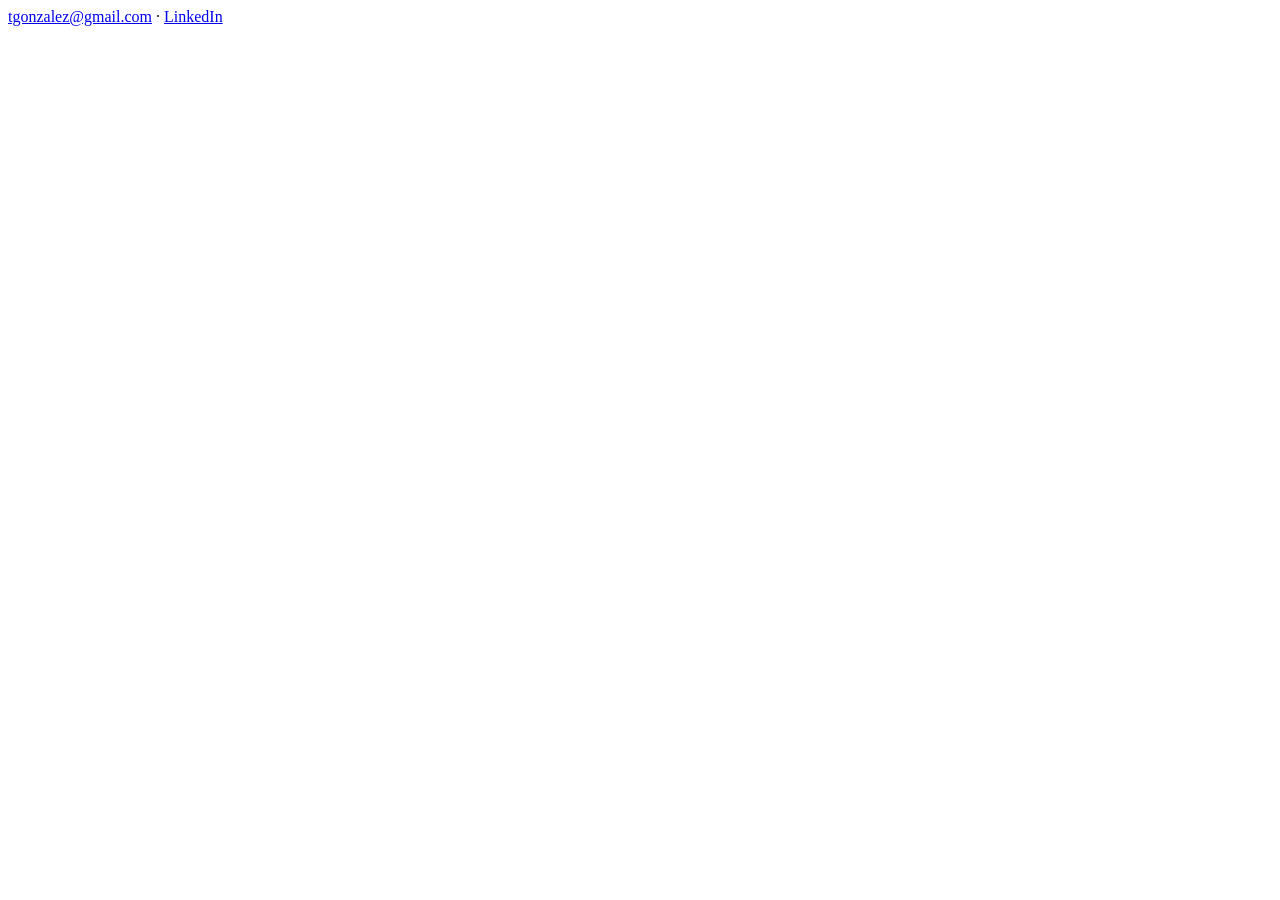
==== commit 843dbd88: "Agregar footer de contacto y nota en Metodología; limpiar código muerto age-sel/gl-tramo-sel" ====
--- a/10_fuentes/template.html
+++ b/10_fuentes/template.html
@@ -17,8 +17,18 @@
 </script>
 
 <script>
+<!--INJECT_GLOSARIO-->
+</script>
+
+<script>
 <!--INJECT_APP-->
 </script>
 
+<footer class="site-footer">
+  <a href="&#109;&#97;&#105;&#108;&#116;&#111;&#58;&#116;&#103;&#111;&#110;&#122;&#97;&#108;&#101;&#122;&#64;&#103;&#109;&#97;&#105;&#108;&#46;&#99;&#111;&#109;" class="footer-link">&#116;&#103;&#111;&#110;&#122;&#97;&#108;&#101;&#122;&#64;&#103;&#109;&#97;&#105;&#108;&#46;&#99;&#111;&#109;</a>
+  <span class="footer-sep">·</span>
+  <a href="https://www.linkedin.com/in/tomasgonzalezcifuentes/" target="_blank" rel="noopener" class="footer-link">LinkedIn</a>
+</footer>
+
 </body>
 </html>
